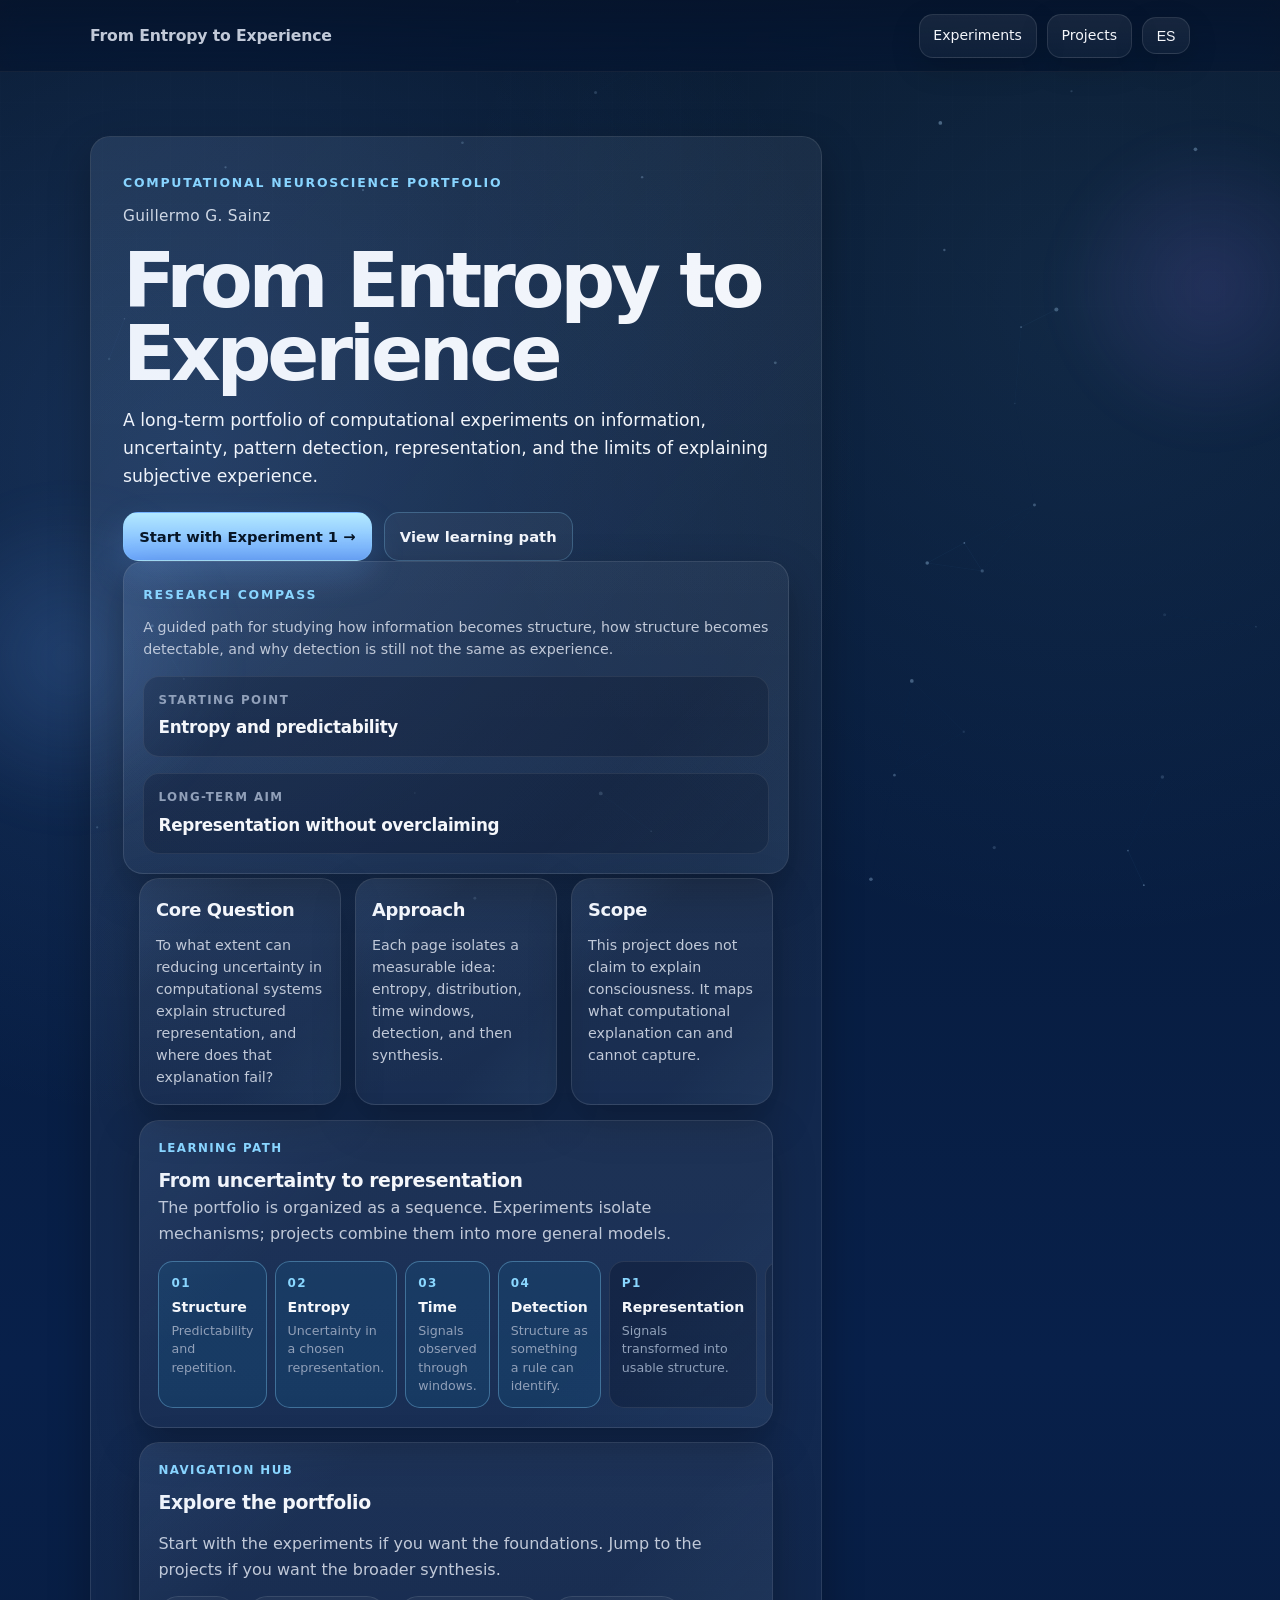
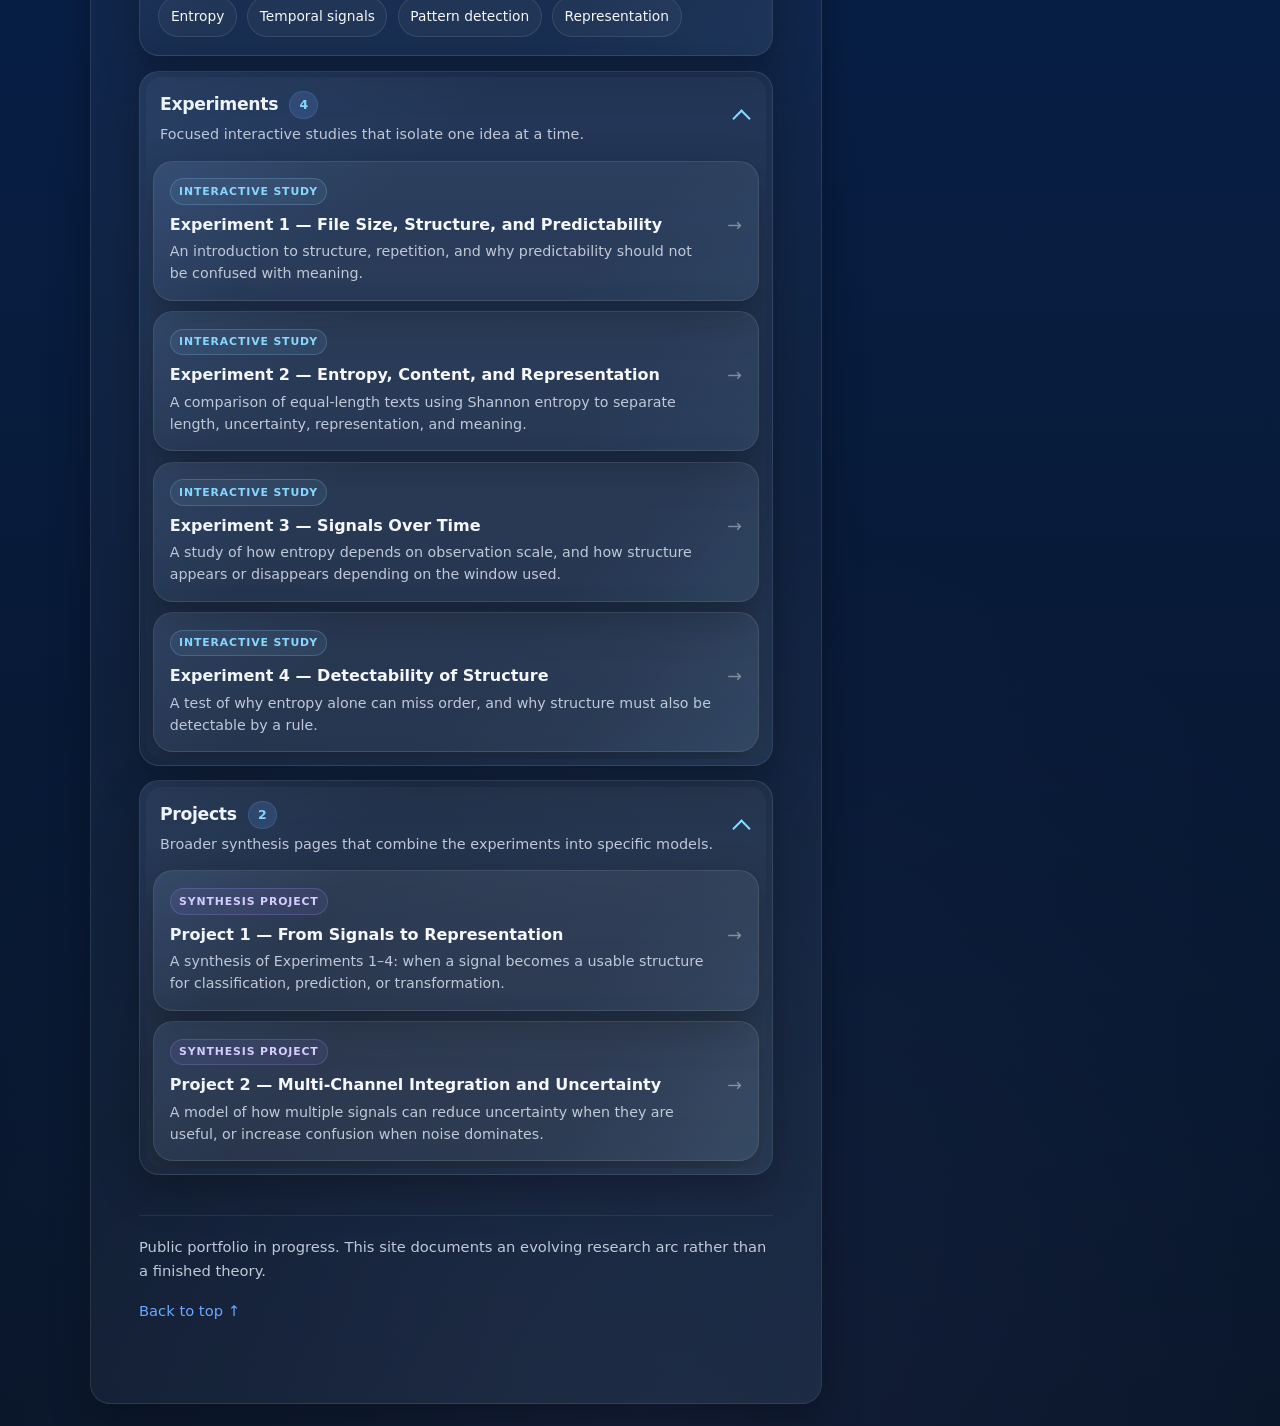
==== index.html @ 26f12943 "Update content and structure in index.html" ====
<!DOCTYPE html>
<html lang="en" class="scroll-smooth">
<head>
  <meta charset="UTF-8" />
  <meta name="viewport" content="width=device-width, initial-scale=1.0" />

  <title>From Entropy to Experience</title>

  <style>
    :root {
      --bg: #08204a;
      --bg-dark: #061426;
      --panel: rgba(255,255,255,0.052);
      --panel-strong: rgba(255,255,255,0.075);
      --text: #f5f7fb;
      --muted: #c1c9d8;
      --muted-2: #91a0b9;
      --accent: #6ca8ff;
      --accent-2: #8ad7ff;
      --accent-3: #a78bfa;
      --border: rgba(255,255,255,0.105);
      --border-strong: rgba(138,215,255,0.28);
      --shadow: 0 16px 42px rgba(0,0,0,0.28);
      --radius: 20px;
      --max: 1100px;
    }

    * { box-sizing: border-box; }

    html {
      scroll-behavior: smooth;
      scrollbar-width: thin;
      scrollbar-color: #8ad7ff #061426;
    }

    ::-webkit-scrollbar { width: 12px; }

    ::-webkit-scrollbar-track {
      background: linear-gradient(180deg, #07182f, #061426);
    }

    ::-webkit-scrollbar-thumb {
      background: linear-gradient(180deg, #8ad7ff, #6ca8ff);
      border-radius: 999px;
      border: 2px solid #061426;
    }

    ::-webkit-scrollbar-thumb:hover {
      background: linear-gradient(180deg, #b6ecff, #8ad7ff);
    }

    ::selection {
      background: rgba(138, 215, 255, 0.28);
      color: white;
    }

    body {
      margin: 0;
      font-family: Inter, ui-sans-serif, system-ui, -apple-system, BlinkMacSystemFont, "Segoe UI", sans-serif;
      background:
        radial-gradient(circle at 15% 15%, rgba(108,168,255,0.16), transparent 24%),
        radial-gradient(circle at 85% 10%, rgba(138,215,255,0.08), transparent 22%),
        radial-gradient(circle at 50% 100%, rgba(167,139,250,0.08), transparent 30%),
        linear-gradient(180deg, #07182f 0%, var(--bg) 45%, #061426 100%);
      color: var(--text);
      line-height: 1.62;
      min-height: 100vh;
      overflow-x: hidden;
    }

    body::before {
      content: "";
      position: fixed;
      inset: 0;
      background-image:
        linear-gradient(rgba(255,255,255,0.025) 1px, transparent 1px),
        linear-gradient(90deg, rgba(255,255,255,0.025) 1px, transparent 1px);
      background-size: 34px 34px;
      mask-image: linear-gradient(to bottom, rgba(0,0,0,0.42), transparent 86%);
      pointer-events: none;
      z-index: 0;
    }

    #particleCanvas {
      position: fixed;
      inset: 0;
      width: 100%;
      height: 100%;
      pointer-events: none;
      z-index: 0;
      opacity: 0.78;
    }

    .glow-1,
    .glow-2 {
      position: fixed;
      pointer-events: none;
      z-index: 0;
      filter: blur(18px);
    }

    .glow-1 {
      inset: auto auto 8% -8%;
      width: 340px;
      height: 340px;
      background: radial-gradient(circle, rgba(108,168,255,0.18), transparent 68%);
    }

    .glow-2 {
      inset: 14% -7% auto auto;
      width: 320px;
      height: 320px;
      background: radial-gradient(circle, rgba(158,123,255,0.14), transparent 68%);
    }

    a {
      color: var(--accent);
      text-decoration: none;
      transition:
        color 0.18s ease,
        border-color 0.18s ease,
        background 0.18s ease,
        transform 0.18s ease,
        box-shadow 0.18s ease;
    }

    a:hover { color: var(--accent-2); }

    .container {
      width: min(calc(100% - 2rem), var(--max));
      margin: 0 auto;
      position: relative;
      z-index: 1;
    }

    .topbar {
      position: sticky;
      top: 0;
      z-index: 30;
      backdrop-filter: blur(14px) saturate(140%);
      background: linear-gradient(180deg, rgba(6,20,44,0.9), rgba(6,20,44,0.68));
      border-bottom: 1px solid rgba(255,255,255,0.06);
    }

    .topbar-inner {
      display: flex;
      justify-content: space-between;
      align-items: center;
      padding: 0.85rem 0;
      gap: 1rem;
      flex-wrap: wrap;
    }

    .brand {
      font-size: 0.98rem;
      color: var(--muted);
      font-weight: 650;
      letter-spacing: -0.01em;
    }

    .top-actions {
      display: flex;
      gap: 0.65rem;
      align-items: center;
      flex-wrap: wrap;
    }

    .top-link,
    .lang-button {
      border: 1px solid var(--border);
      background: linear-gradient(180deg, rgba(255,255,255,0.07), rgba(255,255,255,0.04));
      color: var(--text);
      padding: 0.6rem 0.85rem;
      border-radius: 14px;
      cursor: pointer;
      font-size: 0.88rem;
      box-shadow: 0 10px 30px rgba(0,0,0,0.16);
    }

    .top-link:hover,
    .lang-button:hover {
      border-color: rgba(108,168,255,0.45);
      background: linear-gradient(180deg, rgba(255,255,255,0.10), rgba(255,255,255,0.055));
    }

    header.hero {
      padding: 4rem 0 1.4rem;
    }

    .hero-grid {
      display: grid;
      grid-template-columns: minmax(0, 1.35fr) minmax(280px, 0.65fr);
      gap: 1rem;
      align-items: stretch;
    }

    .hero-card,
    .side-card,
    .section-card,
    .mini-card,
    .hub-card,
    .group-shell,
    .timeline-card {
      background: linear-gradient(180deg, rgba(255,255,255,0.052), rgba(255,255,255,0.032));
      border: 1px solid var(--border);
      border-radius: var(--radius);
      box-shadow: var(--shadow);
      position: relative;
      overflow: hidden;
    }

    .hero-card::before,
    .side-card::before,
    .section-card::before,
    .mini-card::before,
    .hub-card::before,
    .group-shell::before,
    .timeline-card::before {
      content: "";
      position: absolute;
      inset: 0;
      background: linear-gradient(135deg, rgba(108,168,255,0.08), transparent 28%, transparent 72%, rgba(138,215,255,0.05));
      pointer-events: none;
    }

    .hero-card {
      padding: clamp(1.35rem, 3vw, 2rem);
    }

    .side-card {
      padding: 1.2rem;
      display: grid;
      align-content: space-between;
      gap: 1rem;
    }

    .eyebrow {
      display: inline-block;
      color: var(--accent-2);
      font-size: 0.78rem;
      letter-spacing: 0.14em;
      text-transform: uppercase;
      margin-bottom: 0.65rem;
      font-weight: 760;
    }

    .hero-name {
      font-size: 0.96rem;
      color: rgba(245,247,251,0.86);
      margin: 0 0 1rem;
      letter-spacing: 0.02em;
      font-weight: 520;
    }

    h1 {
      font-size: clamp(2.45rem, 6vw, 4.8rem);
      line-height: 0.95;
      margin: 0 0 1rem;
      letter-spacing: -0.055em;
    }

    .lede {
      font-size: 1.08rem;
      color: var(--text);
      max-width: 72ch;
      margin: 0;
    }

    .hero-actions {
      display: flex;
      gap: 0.75rem;
      flex-wrap: wrap;
      margin-top: 1.35rem;
    }

    .primary-button,
    .secondary-button {
      display: inline-flex;
      align-items: center;
      justify-content: center;
      gap: 0.4rem;
      border-radius: 15px;
      padding: 0.72rem 0.95rem;
      font-size: 0.92rem;
      font-weight: 700;
      border: 1px solid rgba(138,215,255,0.26);
    }

    .primary-button {
      color: #04111f;
      background: linear-gradient(180deg, #b6ecff, #6ca8ff);
      box-shadow: 0 14px 34px rgba(108,168,255,0.20);
    }

    .primary-button:hover {
      color: #04111f;
      transform: translateY(-2px);
      box-shadow: 0 18px 42px rgba(108,168,255,0.28);
    }

    .secondary-button {
      color: var(--text);
      background: rgba(255,255,255,0.045);
    }

    .secondary-button:hover {
      color: var(--accent-2);
      transform: translateY(-2px);
      background: rgba(255,255,255,0.075);
    }

    .side-stat {
      padding: 0.9rem;
      border: 1px solid rgba(255,255,255,0.08);
      background: rgba(2,6,23,0.22);
      border-radius: 16px;
    }

    .stat-label {
      margin: 0 0 0.25rem;
      color: var(--muted-2);
      font-size: 0.74rem;
      letter-spacing: 0.12em;
      text-transform: uppercase;
      font-weight: 750;
    }

    .stat-value {
      margin: 0;
      color: var(--text);
      font-size: 1.05rem;
      font-weight: 750;
      letter-spacing: -0.02em;
    }

    main {
      padding: 0.25rem 0 2.5rem;
    }

    .stack {
      display: grid;
      gap: 0.9rem;
    }

    .info-grid {
      display: grid;
      grid-template-columns: repeat(3, 1fr);
      gap: 0.9rem;
    }

    .mini-card {
      padding: 1rem;
    }

    .hub-card {
      padding: 1.15rem;
    }

    .hub-top {
      display: flex;
      justify-content: space-between;
      align-items: flex-start;
      gap: 1rem;
      flex-wrap: wrap;
      margin-bottom: 0.85rem;
    }

    .hub-kicker,
    .card-kicker {
      font-size: 0.74rem;
      letter-spacing: 0.12em;
      text-transform: uppercase;
      color: var(--accent-2);
      margin-bottom: 0.4rem;
      font-weight: 760;
    }

    .hub-title {
      margin: 0;
      font-size: 1.18rem;
      letter-spacing: -0.02em;
    }

    .hub-note {
      color: var(--muted);
      max-width: 72ch;
      margin: 0;
    }

    .hub-chips {
      display: flex;
      gap: 0.65rem;
      flex-wrap: wrap;
      margin-top: 0.8rem;
    }

    .chip {
      border: 1px solid rgba(255,255,255,0.1);
      background: rgba(255,255,255,0.04);
      color: var(--text);
      padding: 0.52rem 0.72rem;
      border-radius: 999px;
      font-size: 0.86rem;
    }

    .timeline-card {
      padding: 1.15rem;
    }

    .timeline {
      display: grid;
      grid-template-columns: repeat(6, 1fr);
      gap: 0.5rem;
      margin-top: 0.85rem;
    }

    .timeline-step {
      border: 1px solid rgba(255,255,255,0.09);
      background: rgba(2,6,23,0.24);
      border-radius: 15px;
      padding: 0.75rem;
      min-height: 116px;
    }

    .timeline-step.active {
      border-color: rgba(138,215,255,0.35);
      background: rgba(14,165,233,0.09);
    }

    .timeline-num {
      color: var(--accent-2);
      font-size: 0.75rem;
      font-weight: 800;
      letter-spacing: 0.12em;
      text-transform: uppercase;
      margin-bottom: 0.35rem;
    }

    .timeline-title {
      color: var(--text);
      font-size: 0.88rem;
      font-weight: 760;
      line-height: 1.25;
      margin: 0 0 0.35rem;
    }

    .timeline-text {
      color: var(--muted-2);
      font-size: 0.79rem;
      line-height: 1.45;
      margin: 0;
    }

    .group-shell {
      padding: 0.35rem;
    }

    details.group {
      border-radius: 16px;
      overflow: hidden;
      background: rgba(255,255,255,0.02);
    }

    details.group[open] {
      background: rgba(255,255,255,0.03);
    }

    summary.group-summary {
      list-style: none;
      cursor: pointer;
      display: flex;
      justify-content: space-between;
      align-items: center;
      gap: 1rem;
      padding: 0.88rem 0.9rem;
      border-radius: 16px;
      transition: background 0.18s ease, border-color 0.18s ease;
    }

    summary.group-summary::-webkit-details-marker {
      display: none;
    }

    summary.group-summary:hover {
      background: rgba(255,255,255,0.04);
    }

    .group-meta {
      display: flex;
      align-items: center;
      gap: 0.7rem;
      flex-wrap: wrap;
    }

    .group-title {
      margin: 0;
      font-size: 1.08rem;
      letter-spacing: -0.02em;
      color: var(--text);
    }

    .count-badge {
      display: inline-flex;
      align-items: center;
      justify-content: center;
      min-width: 1.8rem;
      padding: 0.18rem 0.48rem;
      border-radius: 999px;
      background: rgba(108,168,255,0.16);
      color: var(--accent-2);
      font-size: 0.78rem;
      font-weight: 760;
      border: 1px solid rgba(108,168,255,0.18);
    }

    .group-desc {
      margin: 0.25rem 0 0;
      color: var(--muted);
      font-size: 0.9rem;
    }

    .chevron {
      width: 13px;
      height: 13px;
      border-right: 2px solid var(--muted);
      border-bottom: 2px solid var(--muted);
      transform: rotate(45deg);
      transition: transform 0.2s ease, border-color 0.2s ease;
      margin-right: 0.25rem;
      flex: 0 0 auto;
    }

    details[open] .chevron {
      transform: rotate(225deg);
      border-color: var(--accent-2);
    }

    .group-content {
      padding: 0 0.45rem 0.45rem;
      display: grid;
      gap: 0.65rem;
    }

    .section-card {
      padding: 0.95rem 1rem;
      display: block;
      text-decoration: none;
      color: inherit;
    }

    .section-card:hover {
      border-color: rgba(108,168,255,0.42);
      transform: translateY(-2px);
      background: linear-gradient(180deg, rgba(255,255,255,0.08), rgba(255,255,255,0.045));
      box-shadow: 0 18px 42px rgba(0,0,0,0.24);
    }

    .section-card.disabled {
      cursor: default;
      opacity: 0.72;
    }

    .section-card.disabled:hover {
      transform: none;
      border-color: var(--border);
      background: linear-gradient(180deg, rgba(255,255,255,0.052), rgba(255,255,255,0.032));
      box-shadow: var(--shadow);
      color: inherit;
    }

    .item-badge {
      display: inline-flex;
      margin-bottom: 0.55rem;
      padding: 0.22rem 0.52rem;
      border-radius: 999px;
      border: 1px solid rgba(138, 215, 255, 0.22);
      color: var(--accent-2);
      background: rgba(138, 215, 255, 0.08);
      font-size: 0.68rem;
      letter-spacing: 0.08em;
      text-transform: uppercase;
      font-weight: 760;
    }

    .item-badge.planned {
      border-color: rgba(167,139,250,0.24);
      color: #d8ccff;
      background: rgba(167,139,250,0.09);
    }

    .card-row {
      display: grid;
      grid-template-columns: 1fr auto;
      gap: 1rem;
      align-items: start;
    }

    .card-arrow {
      color: rgba(245,247,251,0.42);
      font-size: 1.1rem;
      line-height: 1;
      margin-top: 0.2rem;
    }

    h2 {
      margin: 0 0 0.6rem;
      font-size: 1.12rem;
      letter-spacing: -0.02em;
    }

    h3 {
      margin: 0 0 0.32rem;
      font-size: 1rem;
      line-height: 1.35;
      color: var(--text);
    }

    p {
      color: var(--muted);
      margin-top: 0;
    }

    .small {
      font-size: 0.89rem;
      line-height: 1.55;
      margin-bottom: 0;
    }

    footer {
      padding: 0 0 3rem;
      color: var(--muted);
      font-size: 0.92rem;
    }

    .footer-inner {
      display: flex;
      justify-content: space-between;
      align-items: center;
      gap: 1rem;
      flex-wrap: wrap;
      border-top: 1px solid rgba(255,255,255,0.08);
      padding-top: 1.2rem;
    }

    @media (max-width: 980px) {
      .hero-grid {
        grid-template-columns: 1fr;
      }

      .timeline {
        grid-template-columns: repeat(3, 1fr);
      }
    }

    @media (max-width: 860px) {
      .info-grid {
        grid-template-columns: 1fr;
      }
    }

    @media (max-width: 700px) {
      header.hero {
        padding-top: 3.2rem;
      }

      .hero-card,
      .side-card,
      .section-card,
      .mini-card,
      .hub-card,
      .group-shell,
      .timeline-card {
        border-radius: 18px;
      }

      .hero-card {
        padding: 1.25rem;
      }

      h1 {
        letter-spacing: -0.045em;
      }

      summary.group-summary {
        align-items: flex-start;
      }

      .section-card {
        padding: 0.9rem;
      }

      .timeline {
        grid-template-columns: 1fr;
      }

      .top-actions {
        width: 100%;
      }

      .top-link,
      .lang-button {
        flex: 1;
        text-align: center;
      }
    }

    @media (prefers-reduced-motion: reduce) {
      html {
        scroll-behavior: auto;
      }

      * {
        animation: none !important;
        transition: none !important;
      }

      #particleCanvas {
        opacity: 0.28;
      }
    }
  </style>
</head>

<body>
  <canvas id="particleCanvas" aria-hidden="true"></canvas>
  <div class="glow-1" aria-hidden="true"></div>
  <div class="glow-2" aria-hidden="true"></div>

  <div class="topbar">
    <div class="container topbar-inner">
      <div class="brand" data-en="From Entropy to Experience" data-es="De la Entropía a la Experiencia">From Entropy to Experience</div>

      <div class="top-actions">
        <a class="top-link" href="#experiments" data-en="Experiments" data-es="Experimentos">Experiments</a>
        <a class="top-link" href="#projects" data-en="Projects" data-es="Proyectos">Projects</a>
        <button id="langToggle" class="lang-button">ES</button>
      </div>
    </div>
  </div>

  <header class="hero">
    <div class="container hero-grid">
      <div class="hero-card">
        <div class="eyebrow" data-en="Computational Neuroscience Portfolio" data-es="Portafolio de Neurociencia Computacional">Computational Neuroscience Portfolio</div>
        <p class="hero-name" data-en="Guillermo G. Sainz" data-es="Guillermo G. Sainz">Guillermo G. Sainz</p>

        <h1 data-en="From Entropy to Experience" data-es="De la Entropía a la Experiencia">From Entropy to Experience</h1>

        <p class="lede"
           data-en="A long-term portfolio of computational experiments on information, uncertainty, pattern detection, representation, and the limits of explaining subjective experience."
           data-es="Un portafolio a largo plazo de experimentos computacionales sobre información, incertidumbre, detección de patrones, representación y los límites de explicar la experiencia subjetiva.">
          A long-term portfolio of computational experiments on information, uncertainty, pattern detection, representation, and the limits of explaining subjective experience.
        </p>

        <div class="hero-actions">
          <a href="experiment-1.html" class="primary-button" data-en="Start with Experiment 1 →" data-es="Empezar con Experimento 1 →">Start with Experiment 1 →</a>
          <a href="#experiments" class="secondary-button" data-en="View learning path" data-es="Ver ruta de aprendizaje">View learning path</a>
        </div>

      <aside class="side-card">
        <div>
          <div class="eyebrow" data-en="Research compass" data-es="Brújula de investigación">Research compass</div>
          <p class="small"
             data-en="A guided path for studying how information becomes structure, how structure becomes detectable, and why detection is still not the same as experience."
             data-es="Una ruta guiada para estudiar cómo la información se vuelve estructura, cómo la estructura se vuelve detectable y por qué la detección todavía no es lo mismo que la experiencia.">
            A guided path for studying how information becomes structure, how structure becomes detectable, and why detection is still not the same as experience.
          </p>
        </div>

        <div class="side-stat">
          <p class="stat-label" data-en="Starting point" data-es="Punto de partida">Starting point</p>
          <p class="stat-value" data-en="Entropy and predictability" data-es="Entropía y predictibilidad">Entropy and predictability</p>
        </div>

        <div class="side-stat">
          <p class="stat-label" data-en="Long-term aim" data-es="Objetivo a largo plazo">Long-term aim</p>
          <p class="stat-value" data-en="Representation without overclaiming" data-es="Representación sin exagerar">Representation without overclaiming</p>
        </div>
      </aside>

  <main>
    <div class="container stack">
      <section class="info-grid">
        <div class="mini-card">
          <h2 data-en="Core Question" data-es="Pregunta central">Core Question</h2>
          <p class="small"
             data-en="To what extent can reducing uncertainty in computational systems explain structured representation, and where does that explanation fail?"
             data-es="¿Hasta qué punto reducir la incertidumbre en sistemas computacionales puede explicar la representación estructurada, y dónde falla esa explicación?">
            To what extent can reducing uncertainty in computational systems explain structured representation, and where does that explanation fail?
          </p>
        </div>

        <div class="mini-card">
          <h2 data-en="Approach" data-es="Enfoque">Approach</h2>
          <p class="small"
             data-en="Each page isolates a measurable idea: entropy, distribution, time windows, detection, and then synthesis."
             data-es="Cada página aísla una idea medible: entropía, distribución, ventanas temporales, detección y luego síntesis.">
            Each page isolates a measurable idea: entropy, distribution, time windows, detection, and then synthesis.
          </p>
        </div>

        <div class="mini-card">
          <h2 data-en="Scope" data-es="Alcance">Scope</h2>
          <p class="small"
             data-en="This project does not claim to explain consciousness. It maps what computational explanation can and cannot capture."
             data-es="Este proyecto no pretende explicar la consciencia. Mapea lo que la explicación computacional puede y no puede capturar.">
            This project does not claim to explain consciousness. It maps what computational explanation can and cannot capture.
          </p>
        </div>
      </section>

      <section class="timeline-card">
        <div class="hub-kicker" data-en="Learning path" data-es="Ruta de aprendizaje">Learning path</div>
        <h2 class="hub-title" data-en="From uncertainty to representation" data-es="De incertidumbre a representación">From uncertainty to representation</h2>
        <p class="hub-note"
           data-en="The portfolio is organized as a sequence. Experiments isolate mechanisms; projects combine them into more general models."
           data-es="El portafolio está organizado como una secuencia. Los experimentos aíslan mecanismos; los proyectos los combinan en modelos más generales.">
          The portfolio is organized as a sequence. Experiments isolate mechanisms; projects combine them into more general models.
        </p>

        <div class="timeline">
          <div class="timeline-step active">
            <div class="timeline-num">01</div>
            <p class="timeline-title" data-en="Structure" data-es="Estructura">Structure</p>
            <p class="timeline-text" data-en="Predictability and repetition." data-es="Predictibilidad y repetición.">Predictability and repetition.</p>
          </div>

          <div class="timeline-step active">
            <div class="timeline-num">02</div>
            <p class="timeline-title" data-en="Entropy" data-es="Entropía">Entropy</p>
            <p class="timeline-text" data-en="Uncertainty in a chosen representation." data-es="Incertidumbre en una representación elegida.">Uncertainty in a chosen representation.</p>
          </div>

          <div class="timeline-step active">
            <div class="timeline-num">03</div>
            <p class="timeline-title" data-en="Time" data-es="Tiempo">Time</p>
            <p class="timeline-text" data-en="Signals observed through windows." data-es="Señales observadas por ventanas.">Signals observed through windows.</p>
          </div>

          <div class="timeline-step active">
            <div class="timeline-num">04</div>
            <p class="timeline-title" data-en="Detection" data-es="Detección">Detection</p>
            <p class="timeline-text" data-en="Structure as something a rule can identify." data-es="Estructura como algo que una regla puede identificar.">Structure as something a rule can identify.</p>
          </div>

          <div class="timeline-step">
            <div class="timeline-num">P1</div>
            <p class="timeline-title" data-en="Representation" data-es="Representación">Representation</p>
            <p class="timeline-text" data-en="Signals transformed into usable structure." data-es="Señales transformadas en estructura utilizable.">Signals transformed into usable structure.</p>
          </div>

          <div class="timeline-step">
            <div class="timeline-num">P2</div>
            <p class="timeline-title" data-en="Integration" data-es="Integración">Integration</p>
            <p class="timeline-text" data-en="Multiple channels shaping uncertainty." data-es="Múltiples canales moldeando incertidumbre.">Multiple channels shaping uncertainty.</p>
          </div>
        </div>
      </section>

      <section class="hub-card">
        <div class="hub-top">
          <div>
            <div class="hub-kicker" data-en="Navigation Hub" data-es="Centro de navegación">Navigation Hub</div>
            <h2 class="hub-title" data-en="Explore the portfolio" data-es="Explora el portafolio">Explore the portfolio</h2>
          </div>
        </div>

        <p class="hub-note"
           data-en="Start with the experiments if you want the foundations. Jump to the projects if you want the broader synthesis."
           data-es="Empieza con los experimentos si quieres las bases. Ve a los proyectos si quieres la síntesis más amplia.">
          Start with the experiments if you want the foundations. Jump to the projects if you want the broader synthesis.
        </p>

        <div class="hub-chips">
          <div class="chip" data-en="Entropy" data-es="Entropía">Entropy</div>
          <div class="chip" data-en="Temporal signals" data-es="Señales temporales">Temporal signals</div>
          <div class="chip" data-en="Pattern detection" data-es="Detección de patrones">Pattern detection</div>
          <div class="chip" data-en="Representation" data-es="Representación">Representation</div>
        </div>
      </section>

      <section id="experiments" class="group-shell">
        <details class="group" open>
          <summary class="group-summary">
            <div>
              <div class="group-meta">
                <h2 class="group-title" data-en="Experiments" data-es="Experimentos">Experiments</h2>
                <span class="count-badge">4</span>
              </div>
              <p class="group-desc"
                 data-en="Focused interactive studies that isolate one idea at a time."
                 data-es="Estudios interactivos enfocados que aíslan una idea a la vez.">
                Focused interactive studies that isolate one idea at a time.
              </p>
            </div>
            <span class="chevron" aria-hidden="true"></span>
          </summary>

          <div class="group-content">
            <a href="experiment-1.html" class="section-card">
              <span class="item-badge" data-en="Interactive study" data-es="Estudio interactivo">Interactive study</span>
              <div class="card-row">
                <div>
                  <h3 data-en="Experiment 1 — File Size, Structure, and Predictability" data-es="Experimento 1 — Tamaño de Archivo, Estructura y Predictibilidad">Experiment 1 — File Size, Structure, and Predictability</h3>
                  <p class="small"
                     data-en="An introduction to structure, repetition, and why predictability should not be confused with meaning."
                     data-es="Una introducción a estructura, repetición y por qué la predictibilidad no debe confundirse con significado.">
                    An introduction to structure, repetition, and why predictability should not be confused with meaning.
                  </p>
                </div>
                <span class="card-arrow">→</span>
              </div>
            </a>

            <a href="experiment-2.html" class="section-card">
              <span class="item-badge" data-en="Interactive study" data-es="Estudio interactivo">Interactive study</span>
              <div class="card-row">
                <div>
                  <h3 data-en="Experiment 2 — Entropy, Content, and Representation" data-es="Experimento 2 — Entropía, Contenido y Representación">Experiment 2 — Entropy, Content, and Representation</h3>
                  <p class="small"
                     data-en="A comparison of equal-length texts using Shannon entropy to separate length, uncertainty, representation, and meaning."
                     data-es="Una comparación de textos con la misma longitud usando entropía de Shannon para separar longitud, incertidumbre, representación y significado.">
                    A comparison of equal-length texts using Shannon entropy to separate length, uncertainty, representation, and meaning.
                  </p>
                </div>
                <span class="card-arrow">→</span>
              </div>
            </a>

            <a href="experiment-3.html" class="section-card">
              <span class="item-badge" data-en="Interactive study" data-es="Estudio interactivo">Interactive study</span>
              <div class="card-row">
                <div>
                  <h3 data-en="Experiment 3 — Signals Over Time" data-es="Experimento 3 — Señales a Través del Tiempo">Experiment 3 — Signals Over Time</h3>
                  <p class="small"
                     data-en="A study of how entropy depends on observation scale, and how structure appears or disappears depending on the window used."
                     data-es="Un estudio de cómo la entropía depende de la escala de observación, y de cómo la estructura aparece o desaparece según la ventana usada.">
                    A study of how entropy depends on observation scale, and how structure appears or disappears depending on the window used.
                  </p>
                </div>
                <span class="card-arrow">→</span>
              </div>
            </a>

            <a href="experiment-4.html" class="section-card">
              <span class="item-badge" data-en="Interactive study" data-es="Estudio interactivo">Interactive study</span>
              <div class="card-row">
                <div>
                  <h3 data-en="Experiment 4 — Detectability of Structure" data-es="Experimento 4 — Detectabilidad de la Estructura">Experiment 4 — Detectability of Structure</h3>
                  <p class="small"
                     data-en="A test of why entropy alone can miss order, and why structure must also be detectable by a rule."
                     data-es="Una prueba de por qué la entropía por sí sola puede perder el orden, y por qué la estructura también debe ser detectable por una regla.">
                    A test of why entropy alone can miss order, and why structure must also be detectable by a rule.
                  </p>
                </div>
                <span class="card-arrow">→</span>
              </div>
            </a>
          </div>
        </details>
      </section>

      <section id="projects" class="group-shell">
        <details class="group" open>
          <summary class="group-summary">
            <div>
              <div class="group-meta">
                <h2 class="group-title" data-en="Projects" data-es="Proyectos">Projects</h2>
                <span class="count-badge">2</span>
              </div>
              <p class="group-desc"
                 data-en="Broader synthesis pages that combine the experiments into specific models."
                 data-es="Páginas de síntesis más amplias que combinan los experimentos en modelos específicos.">
                Broader synthesis pages that combine the experiments into specific models.
              </p>
            </div>
            <span class="chevron" aria-hidden="true"></span>
          </summary>

          <div class="group-content">
            <a href="project-1.html" class="section-card">
              <span class="item-badge planned" data-en="Synthesis project" data-es="Proyecto de síntesis">Synthesis project</span>
              <div class="card-row">
                <div>
                  <h3 data-en="Project 1 — From Signals to Representation" data-es="Proyecto 1 — De Señales a Representación">Project 1 — From Signals to Representation</h3>
                  <p class="small"
                     data-en="A synthesis of Experiments 1–4: when a signal becomes a usable structure for classification, prediction, or transformation."
                     data-es="Una síntesis de los Experimentos 1–4: cuándo una señal se convierte en una estructura utilizable para clasificar, predecir o transformar.">
                    A synthesis of Experiments 1–4: when a signal becomes a usable structure for classification, prediction, or transformation.
                  </p>
                </div>
                <span class="card-arrow">→</span>
              </div>
            </a>

            <a href="project-2.html" class="section-card">
              <span class="item-badge planned" data-en="Synthesis project" data-es="Proyecto de síntesis">Synthesis project</span>
              <div class="card-row">
                <div>
                  <h3 data-en="Project 2 — Multi-Channel Integration and Uncertainty" data-es="Proyecto 2 — Integración Multicanal e Incertidumbre">Project 2 — Multi-Channel Integration and Uncertainty</h3>
                  <p class="small"
                     data-en="A model of how multiple signals can reduce uncertainty when they are useful, or increase confusion when noise dominates."
                     data-es="Un modelo de cómo múltiples señales pueden reducir la incertidumbre cuando son útiles, o aumentar la confusión cuando domina el ruido.">
                    A model of how multiple signals can reduce uncertainty when they are useful, or increase confusion when noise dominates.
                  </p>
                </div>
                <span class="card-arrow">→</span>
              </div>
            </a>
          </div>
        </details>
      </section>
    </div>
  </main>

  <footer>
    <div class="container footer-inner">
      <div data-en="Public portfolio in progress. This site documents an evolving research arc rather than a finished theory."
           data-es="Portafolio público en progreso. Este sitio documenta un arco de investigación en evolución, no una teoría terminada.">
        Public portfolio in progress. This site documents an evolving research arc rather than a finished theory.
      </div>

      <a href="#top" data-en="Back to top ↑" data-es="Volver arriba ↑">Back to top ↑</a>
    </div>
  </footer>

  <script>
    const langToggle = document.getElementById("langToggle");
    let currentLang = localStorage.getItem("siteLang") || "en";

    function applyLanguage(lang) {
      document.documentElement.lang = lang;

      document.querySelectorAll("[data-en][data-es]").forEach(el => {
        el.textContent = el.dataset[lang];
      });

      document.title = lang === "en"
        ? "From Entropy to Experience"
        : "De la Entropía a la Experiencia";

      langToggle.textContent = lang === "en" ? "ES" : "EN";
      localStorage.setItem("siteLang", lang);
      currentLang = lang;
    }

    langToggle.addEventListener("click", () => {
      applyLanguage(currentLang === "en" ? "es" : "en");
    });

    applyLanguage(currentLang);

    const canvas = document.getElementById("particleCanvas");
    const ctx = canvas.getContext("2d");
    const reducedMotion = window.matchMedia("(prefers-reduced-motion: reduce)").matches;

    let particles = [];
    let animationId;
    let particleCount = Math.min(window.innerWidth < 700 ? 24 : 46, 48);

    function resizeCanvas() {
      const dpr = Math.min(window.devicePixelRatio || 1, 2);

      canvas.width = Math.floor(window.innerWidth * dpr);
      canvas.height = Math.floor(window.innerHeight * dpr);
      canvas.style.width = window.innerWidth + "px";
      canvas.style.height = window.innerHeight + "px";

      ctx.setTransform(dpr, 0, 0, dpr, 0, 0);
    }

    function randomBetween(min, max) {
      return Math.random() * (max - min) + min;
    }

    function createParticles() {
      particles = Array.from({ length: particleCount }, () => ({
        x: randomBetween(0, window.innerWidth),
        y: randomBetween(0, window.innerHeight),
        r: randomBetween(0.7, 2.05),
        vx: randomBetween(-0.32, 0.32),
        vy: randomBetween(-0.22, 0.22),
        a: randomBetween(0.12, 0.48)
      }));
    }

    function drawParticles() {
      ctx.clearRect(0, 0, window.innerWidth, window.innerHeight);

      for (let i = 0; i < particles.length; i++) {
        const p = particles[i];

        p.x += p.vx;
        p.y += p.vy;

        if (p.x < -20) p.x = window.innerWidth + 20;
        if (p.x > window.innerWidth + 20) p.x = -20;
        if (p.y < -20) p.y = window.innerHeight + 20;
        if (p.y > window.innerHeight + 20) p.y = -20;

        ctx.beginPath();
        ctx.arc(p.x, p.y, p.r, 0, Math.PI * 2);
        ctx.fillStyle = `rgba(180,220,255,${p.a})`;
        ctx.fill();
      }

      for (let i = 0; i < particles.length; i++) {
        for (let j = i + 1; j < particles.length; j++) {
          const p1 = particles[i];
          const p2 = particles[j];
          const dx = p1.x - p2.x;
          const dy = p1.y - p2.y;
          const dist = Math.sqrt(dx * dx + dy * dy);

          if (dist < 125) {
            ctx.beginPath();
            ctx.moveTo(p1.x, p1.y);
            ctx.lineTo(p2.x, p2.y);
            ctx.strokeStyle = `rgba(120,190,255,${0.078 * (1 - dist / 125)})`;
            ctx.lineWidth = 1;
            ctx.stroke();
          }
        }
      }

      animationId = requestAnimationFrame(drawParticles);
    }

    function drawStaticParticles() {
      ctx.clearRect(0, 0, window.innerWidth, window.innerHeight);

      for (const p of particles) {
        ctx.beginPath();
        ctx.arc(p.x, p.y, p.r, 0, Math.PI * 2);
        ctx.fillStyle = `rgba(180,220,255,${Math.min(p.a, 0.22)})`;
        ctx.fill();
      }
    }

    function setupParticles() {
      particleCount = Math.min(window.innerWidth < 700 ? 24 : 46, 48);

      resizeCanvas();
      createParticles();

      if (animationId) cancelAnimationFrame(animationId);

      if (reducedMotion) drawStaticParticles();
      else drawParticles();
    }

    window.addEventListener("resize", setupParticles);
    setupParticles();
  </script>
</body>
</html>
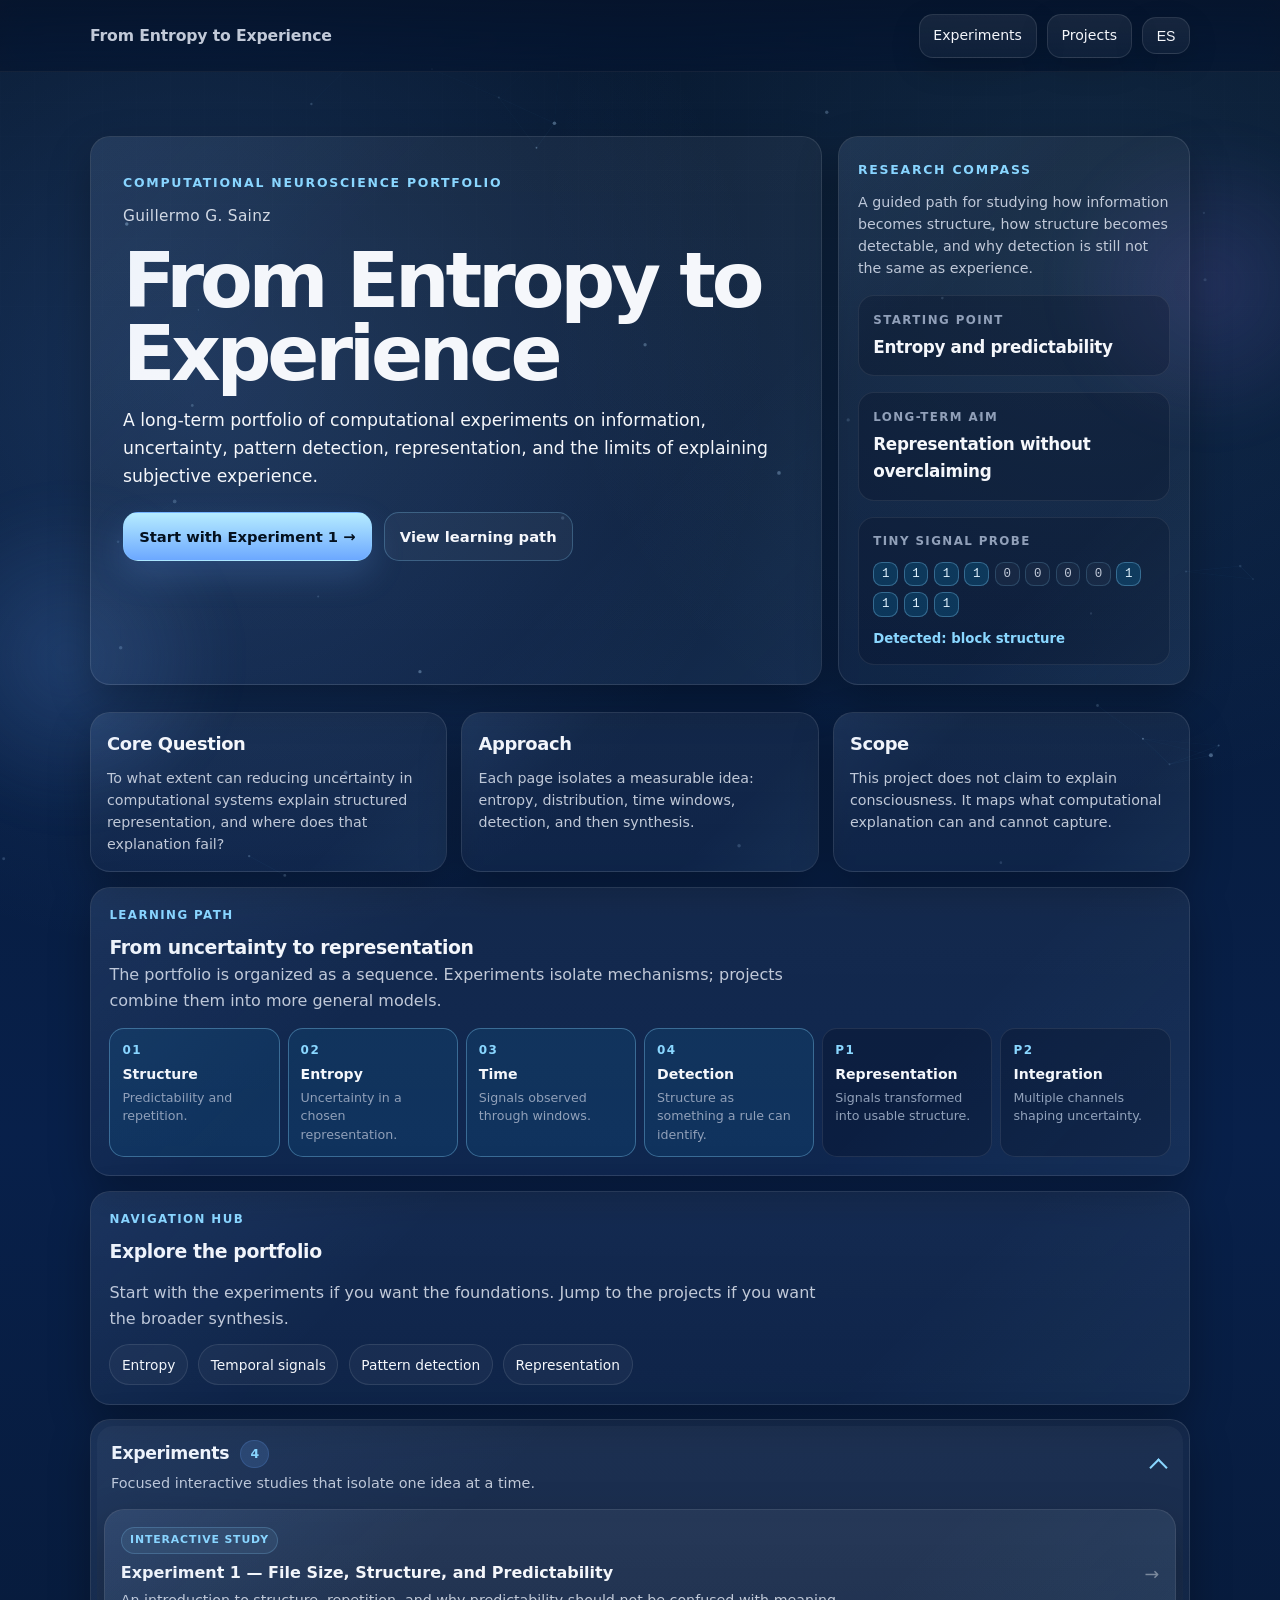
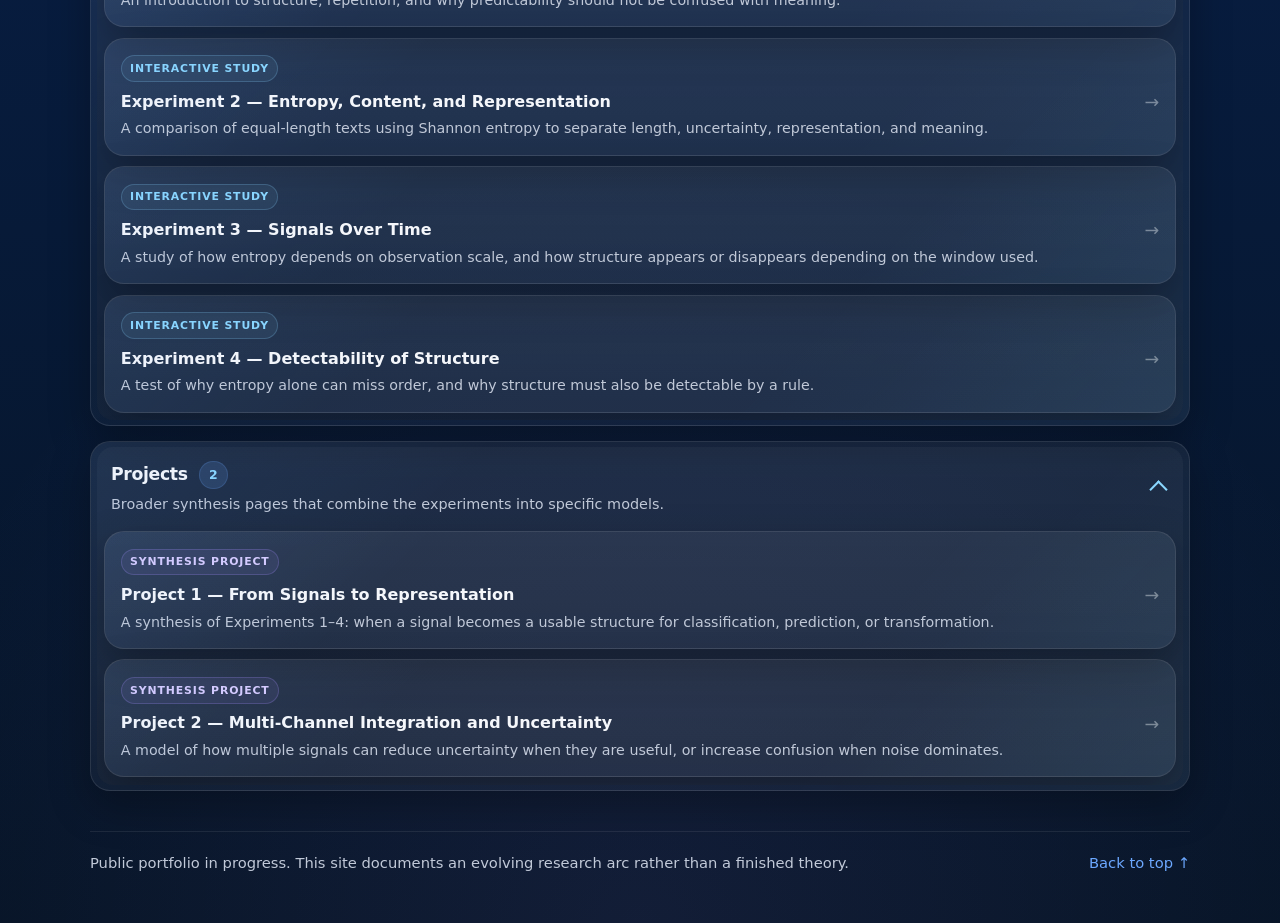
==== commit 1ce9c2a5: "Enhance probe UI and modify HTML structure Added new styles for probe elements and updated HTML stru" ====
--- a/index.html
+++ b/index.html
@@ -1,5 +1,5 @@
 <!DOCTYPE html>
-<html lang="en" class="scroll-smooth">
+<html lang="en" id="top" class="scroll-smooth">
 <head>
   <meta charset="UTF-8" />
   <meta name="viewport" content="width=device-width, initial-scale=1.0" />
@@ -309,7 +309,8 @@
       background: rgba(255,255,255,0.075);
     }
 
-    .side-stat {
+    .side-stat,
+    .signal-probe {
       padding: 0.9rem;
       border: 1px solid rgba(255,255,255,0.08);
       background: rgba(2,6,23,0.22);
@@ -331,6 +332,40 @@
       font-size: 1.05rem;
       font-weight: 750;
       letter-spacing: -0.02em;
+    }
+
+    .probe-line {
+      display: flex;
+      gap: 0.35rem;
+      flex-wrap: wrap;
+      margin-top: 0.65rem;
+    }
+
+    .probe-bit {
+      width: 1.55rem;
+      height: 1.55rem;
+      display: inline-flex;
+      align-items: center;
+      justify-content: center;
+      border-radius: 0.55rem;
+      font-family: ui-monospace, SFMono-Regular, Menlo, Monaco, Consolas, "Liberation Mono", monospace;
+      font-size: 0.78rem;
+      border: 1px solid rgba(138,215,255,0.18);
+      background: rgba(255,255,255,0.035);
+      color: var(--muted);
+    }
+
+    .probe-bit.one {
+      color: #e0f2fe;
+      background: rgba(14,165,233,0.18);
+      border-color: rgba(138,215,255,0.32);
+    }
+
+    .probe-status {
+      margin-top: 0.7rem;
+      color: var(--accent-2);
+      font-size: 0.83rem;
+      font-weight: 720;
     }
 
     main {
@@ -555,19 +590,6 @@
       box-shadow: 0 18px 42px rgba(0,0,0,0.24);
     }
 
-    .section-card.disabled {
-      cursor: default;
-      opacity: 0.72;
-    }
-
-    .section-card.disabled:hover {
-      transform: none;
-      border-color: var(--border);
-      background: linear-gradient(180deg, rgba(255,255,255,0.052), rgba(255,255,255,0.032));
-      box-shadow: var(--shadow);
-      color: inherit;
-    }
-
     .item-badge {
       display: inline-flex;
       margin-bottom: 0.55rem;
@@ -756,6 +778,7 @@
           <a href="experiment-1.html" class="primary-button" data-en="Start with Experiment 1 →" data-es="Empezar con Experimento 1 →">Start with Experiment 1 →</a>
           <a href="#experiments" class="secondary-button" data-en="View learning path" data-es="Ver ruta de aprendizaje">View learning path</a>
         </div>
+      </div>
 
       <aside class="side-card">
         <div>
@@ -776,7 +799,15 @@
           <p class="stat-label" data-en="Long-term aim" data-es="Objetivo a largo plazo">Long-term aim</p>
           <p class="stat-value" data-en="Representation without overclaiming" data-es="Representación sin exagerar">Representation without overclaiming</p>
         </div>
+
+        <div class="signal-probe">
+          <p class="stat-label" data-en="Tiny signal probe" data-es="Mini sonda de señal">Tiny signal probe</p>
+          <div id="probeLine" class="probe-line" aria-hidden="true"></div>
+          <div id="probeStatus" class="probe-status">Pattern drifting...</div>
+        </div>
       </aside>
+    </div>
+  </header>
 
   <main>
     <div class="container stack">
@@ -1042,13 +1073,13 @@
       langToggle.textContent = lang === "en" ? "ES" : "EN";
       localStorage.setItem("siteLang", lang);
       currentLang = lang;
+
+      updateProbe();
     }
 
     langToggle.addEventListener("click", () => {
       applyLanguage(currentLang === "en" ? "es" : "en");
     });
-
-    applyLanguage(currentLang);
 
     const canvas = document.getElementById("particleCanvas");
     const ctx = canvas.getContext("2d");
@@ -1149,8 +1180,50 @@
       else drawParticles();
     }
 
+    const probeLine = document.getElementById("probeLine");
+    const probeStatus = document.getElementById("probeStatus");
+
+    function updateProbe() {
+      if (!probeLine || !probeStatus) return;
+
+      const modes = [
+        {
+          bits: "010101010101",
+          en: "Detected: alternating structure",
+          es: "Detectado: estructura alternante"
+        },
+        {
+          bits: "111100001111",
+          en: "Detected: block structure",
+          es: "Detectado: estructura por bloques"
+        },
+        {
+          bits: "011010011001",
+          en: "Uncertain: noisy pattern",
+          es: "Incierto: patrón con ruido"
+        },
+        {
+          bits: "101101001011",
+          en: "Probe active: structure unclear",
+          es: "Sonda activa: estructura poco clara"
+        }
+      ];
+
+      const item = modes[Math.floor(Math.random() * modes.length)];
+
+      probeLine.innerHTML = item.bits.split("").map(bit => {
+        return `<span class="probe-bit ${bit === "1" ? "one" : ""}">${bit}</span>`;
+      }).join("");
+
+      probeStatus.textContent = item[currentLang];
+    }
+
     window.addEventListener("resize", setupParticles);
+
+    applyLanguage(currentLang);
     setupParticles();
+    updateProbe();
+    setInterval(updateProbe, 2600);
   </script>
 </body>
 </html>
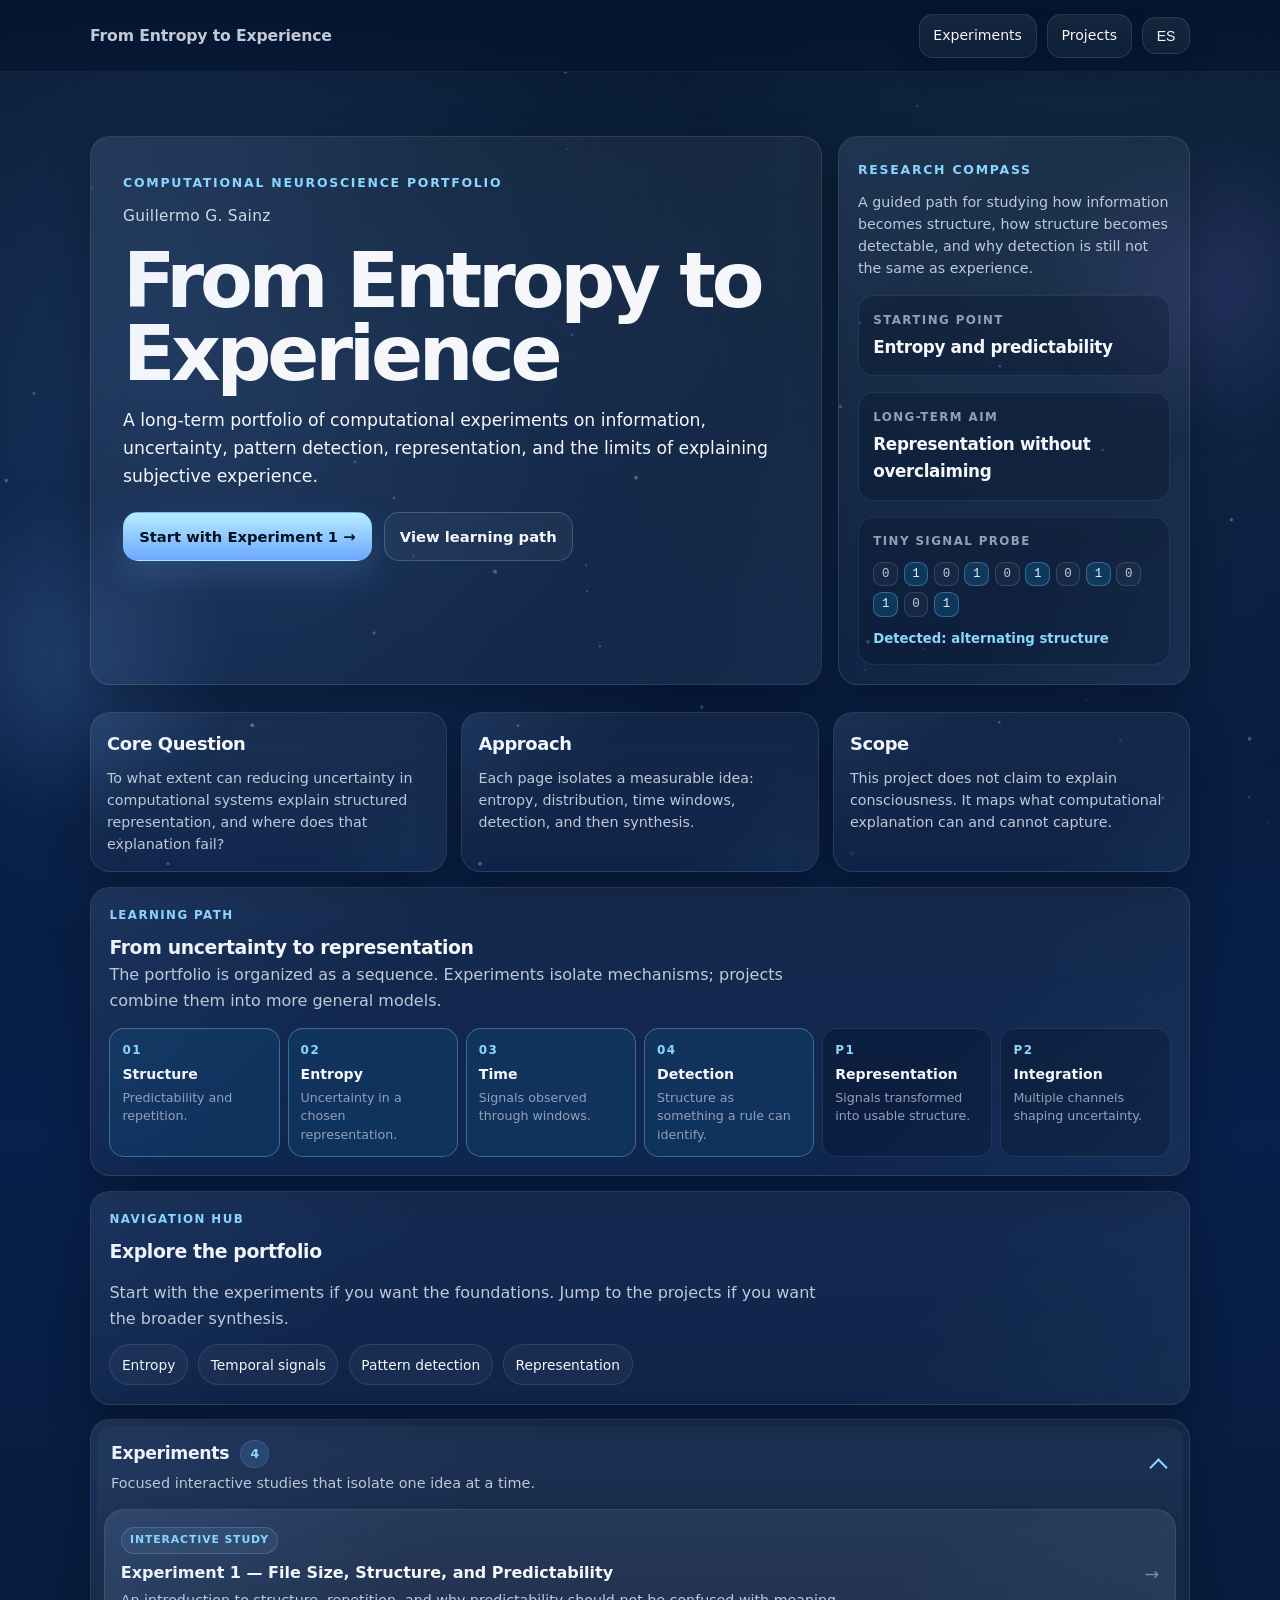
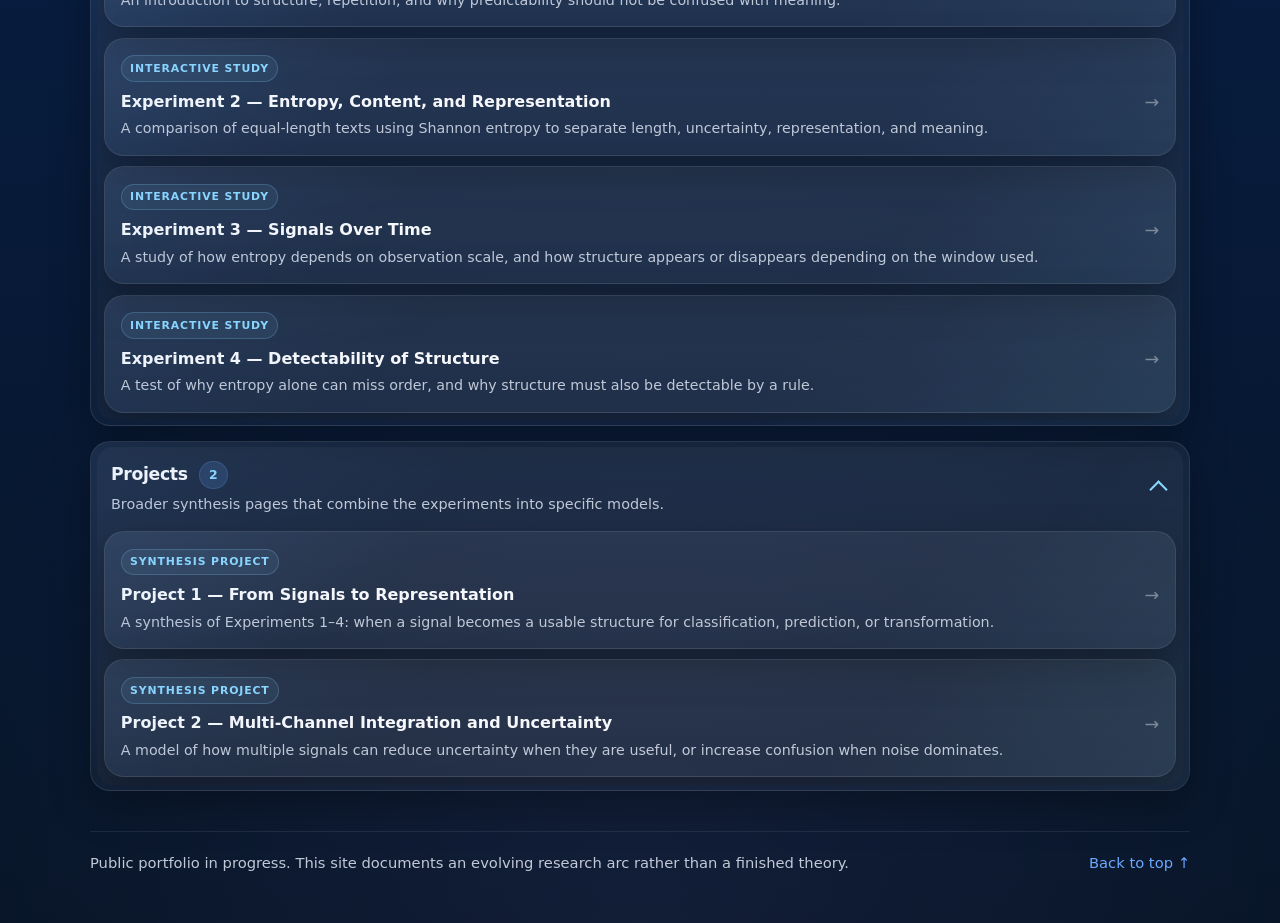
==== commit 090c8588: "Remove 'planned' class from item badges" ====
--- a/index.html
+++ b/index.html
@@ -1010,7 +1010,7 @@
 
           <div class="group-content">
             <a href="project-1.html" class="section-card">
-              <span class="item-badge planned" data-en="Synthesis project" data-es="Proyecto de síntesis">Synthesis project</span>
+              <span class="item-badge" data-en="Synthesis project" data-es="Proyecto de síntesis">Synthesis project</span>
               <div class="card-row">
                 <div>
                   <h3 data-en="Project 1 — From Signals to Representation" data-es="Proyecto 1 — De Señales a Representación">Project 1 — From Signals to Representation</h3>
@@ -1025,7 +1025,7 @@
             </a>
 
             <a href="project-2.html" class="section-card">
-              <span class="item-badge planned" data-en="Synthesis project" data-es="Proyecto de síntesis">Synthesis project</span>
+              <span class="item-badge" data-en="Synthesis project" data-es="Proyecto de síntesis">Synthesis project</span>
               <div class="card-row">
                 <div>
                   <h3 data-en="Project 2 — Multi-Channel Integration and Uncertainty" data-es="Proyecto 2 — Integración Multicanal e Incertidumbre">Project 2 — Multi-Channel Integration and Uncertainty</h3>
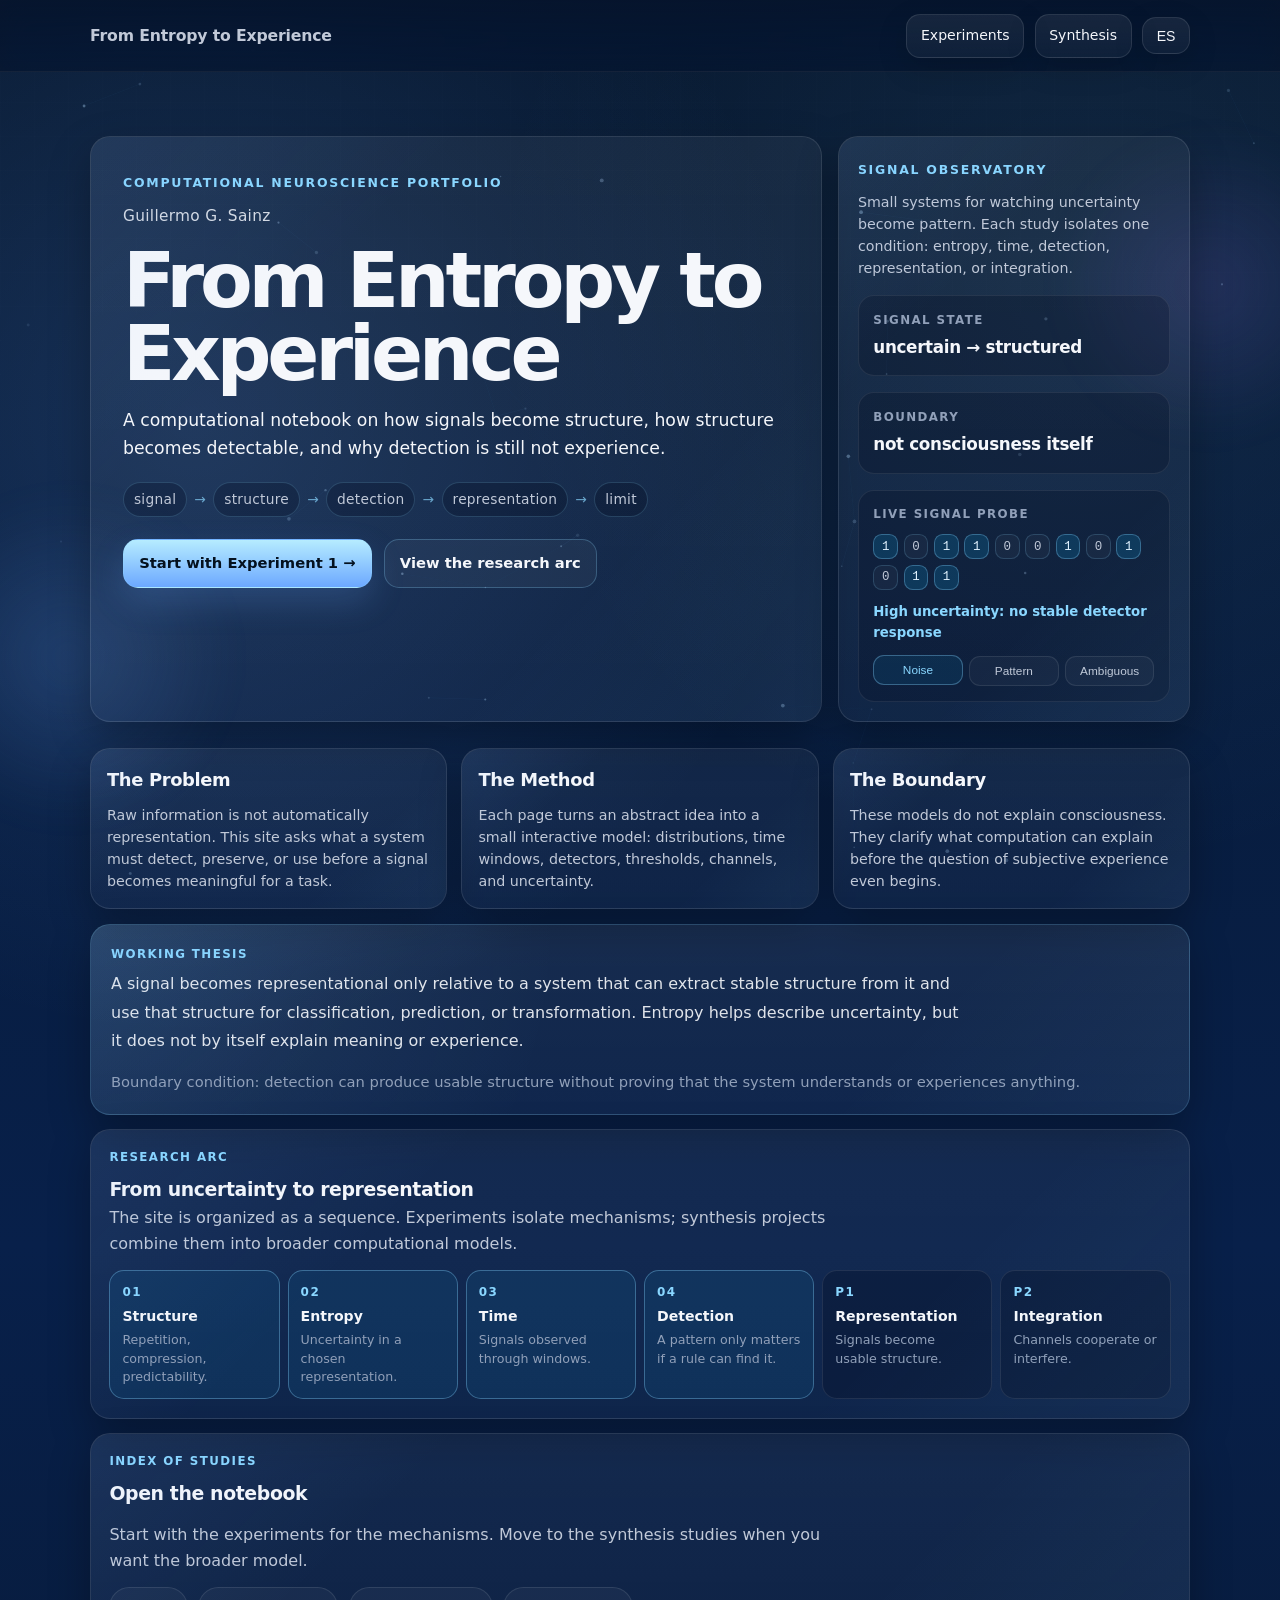
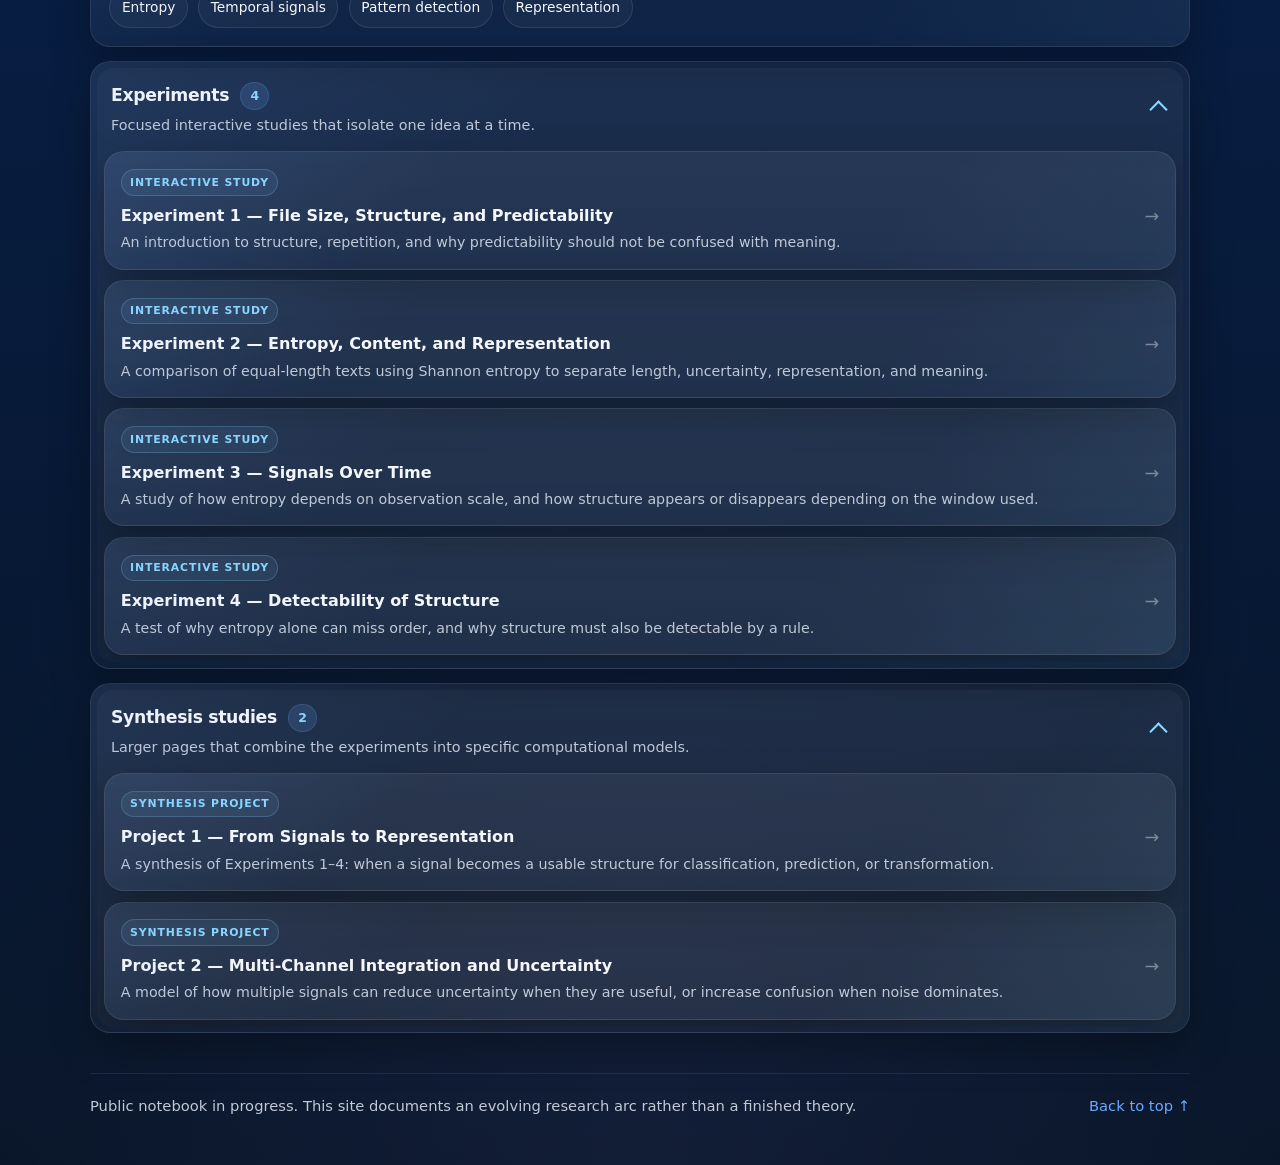
==== commit 516fe8e2: "Add thesis card and update various sections" ====
--- a/index.html
+++ b/index.html
@@ -200,7 +200,8 @@
     .mini-card,
     .hub-card,
     .group-shell,
-    .timeline-card {
+    .timeline-card,
+    .thesis-card {
       background: linear-gradient(180deg, rgba(255,255,255,0.052), rgba(255,255,255,0.032));
       border: 1px solid var(--border);
       border-radius: var(--radius);
@@ -215,7 +216,8 @@
     .mini-card::before,
     .hub-card::before,
     .group-shell::before,
-    .timeline-card::before {
+    .timeline-card::before,
+    .thesis-card::before {
       content: "";
       position: absolute;
       inset: 0;
@@ -368,6 +370,76 @@
       font-weight: 720;
     }
 
+    .probe-controls {
+      display: grid;
+      grid-template-columns: repeat(3, 1fr);
+      gap: 0.4rem;
+      margin-top: 0.75rem;
+    }
+
+    .probe-button {
+      border: 1px solid rgba(255,255,255,0.09);
+      background: rgba(255,255,255,0.035);
+      color: var(--muted);
+      border-radius: 11px;
+      padding: 0.45rem 0.25rem;
+      font-size: 0.74rem;
+      cursor: pointer;
+      transition: border-color 0.18s ease, background 0.18s ease, color 0.18s ease, transform 0.18s ease;
+    }
+
+    .probe-button:hover,
+    .probe-button.active {
+      border-color: rgba(138,215,255,0.34);
+      background: rgba(14,165,233,0.10);
+      color: var(--accent-2);
+      transform: translateY(-1px);
+    }
+
+    .signal-chain {
+      display: flex;
+      flex-wrap: wrap;
+      align-items: center;
+      gap: 0.45rem;
+      margin-top: 1.2rem;
+      color: var(--muted);
+      font-size: 0.86rem;
+      letter-spacing: 0.02em;
+    }
+
+    .chain-node {
+      border: 1px solid rgba(138,215,255,0.18);
+      background: rgba(2,6,23,0.23);
+      border-radius: 999px;
+      padding: 0.35rem 0.62rem;
+    }
+
+    .chain-arrow {
+      color: rgba(138,215,255,0.7);
+    }
+
+    .thesis-card {
+      padding: 1.25rem;
+      border-color: rgba(138,215,255,0.22);
+      background:
+        linear-gradient(180deg, rgba(255,255,255,0.062), rgba(255,255,255,0.035)),
+        radial-gradient(circle at top left, rgba(138,215,255,0.10), transparent 42%);
+    }
+
+    .thesis-text {
+      margin: 0;
+      color: rgba(245,247,251,0.91);
+      font-size: 1rem;
+      line-height: 1.78;
+      max-width: 84ch;
+    }
+
+    .boundary-note {
+      margin: 0.9rem 0 0;
+      color: var(--muted-2);
+      font-size: 0.92rem;
+    }
+
     main {
       padding: 0.25rem 0 2.5rem;
     }
@@ -691,7 +763,8 @@
       .mini-card,
       .hub-card,
       .group-shell,
-      .timeline-card {
+      .timeline-card,
+      .thesis-card {
         border-radius: 18px;
       }
 
@@ -754,7 +827,7 @@
 
       <div class="top-actions">
         <a class="top-link" href="#experiments" data-en="Experiments" data-es="Experimentos">Experiments</a>
-        <a class="top-link" href="#projects" data-en="Projects" data-es="Proyectos">Projects</a>
+        <a class="top-link" href="#projects" data-en="Synthesis" data-es="Síntesis">Synthesis</a>
         <button id="langToggle" class="lang-button">ES</button>
       </div>
     </div>
@@ -769,41 +842,58 @@
         <h1 data-en="From Entropy to Experience" data-es="De la Entropía a la Experiencia">From Entropy to Experience</h1>
 
         <p class="lede"
-           data-en="A long-term portfolio of computational experiments on information, uncertainty, pattern detection, representation, and the limits of explaining subjective experience."
-           data-es="Un portafolio a largo plazo de experimentos computacionales sobre información, incertidumbre, detección de patrones, representación y los límites de explicar la experiencia subjetiva.">
-          A long-term portfolio of computational experiments on information, uncertainty, pattern detection, representation, and the limits of explaining subjective experience.
+           data-en="A computational notebook on how signals become structure, how structure becomes detectable, and why detection is still not experience."
+           data-es="Un cuaderno computacional sobre cómo las señales se vuelven estructura, cómo la estructura se vuelve detectable y por qué la detección todavía no es experiencia.">
+          A computational notebook on how signals become structure, how structure becomes detectable, and why detection is still not experience.
         </p>
+
+        <div class="signal-chain" aria-label="Research sequence">
+          <span class="chain-node" data-en="signal" data-es="señal">signal</span>
+          <span class="chain-arrow">→</span>
+          <span class="chain-node" data-en="structure" data-es="estructura">structure</span>
+          <span class="chain-arrow">→</span>
+          <span class="chain-node" data-en="detection" data-es="detección">detection</span>
+          <span class="chain-arrow">→</span>
+          <span class="chain-node" data-en="representation" data-es="representación">representation</span>
+          <span class="chain-arrow">→</span>
+          <span class="chain-node" data-en="limit" data-es="límite">limit</span>
+        </div>
 
         <div class="hero-actions">
           <a href="experiment-1.html" class="primary-button" data-en="Start with Experiment 1 →" data-es="Empezar con Experimento 1 →">Start with Experiment 1 →</a>
-          <a href="#experiments" class="secondary-button" data-en="View learning path" data-es="Ver ruta de aprendizaje">View learning path</a>
+          <a href="#experiments" class="secondary-button" data-en="View the research arc" data-es="Ver arco de investigación">View the research arc</a>
         </div>
       </div>
 
       <aside class="side-card">
         <div>
-          <div class="eyebrow" data-en="Research compass" data-es="Brújula de investigación">Research compass</div>
+          <div class="eyebrow" data-en="Signal observatory" data-es="Observatorio de señales">Signal observatory</div>
           <p class="small"
-             data-en="A guided path for studying how information becomes structure, how structure becomes detectable, and why detection is still not the same as experience."
-             data-es="Una ruta guiada para estudiar cómo la información se vuelve estructura, cómo la estructura se vuelve detectable y por qué la detección todavía no es lo mismo que la experiencia.">
-            A guided path for studying how information becomes structure, how structure becomes detectable, and why detection is still not the same as experience.
+             data-en="Small systems for watching uncertainty become pattern. Each study isolates one condition: entropy, time, detection, representation, or integration."
+             data-es="Pequeños sistemas para observar cómo la incertidumbre se vuelve patrón. Cada estudio aísla una condición: entropía, tiempo, detección, representación o integración.">
+            Small systems for watching uncertainty become pattern. Each study isolates one condition: entropy, time, detection, representation, or integration.
           </p>
         </div>
 
         <div class="side-stat">
-          <p class="stat-label" data-en="Starting point" data-es="Punto de partida">Starting point</p>
-          <p class="stat-value" data-en="Entropy and predictability" data-es="Entropía y predictibilidad">Entropy and predictability</p>
+          <p class="stat-label" data-en="Signal state" data-es="Estado de señal">Signal state</p>
+          <p class="stat-value" data-en="uncertain → structured" data-es="incierta → estructurada">uncertain → structured</p>
         </div>
 
         <div class="side-stat">
-          <p class="stat-label" data-en="Long-term aim" data-es="Objetivo a largo plazo">Long-term aim</p>
-          <p class="stat-value" data-en="Representation without overclaiming" data-es="Representación sin exagerar">Representation without overclaiming</p>
+          <p class="stat-label" data-en="Boundary" data-es="Límite">Boundary</p>
+          <p class="stat-value" data-en="not consciousness itself" data-es="no la consciencia en sí">not consciousness itself</p>
         </div>
 
         <div class="signal-probe">
-          <p class="stat-label" data-en="Tiny signal probe" data-es="Mini sonda de señal">Tiny signal probe</p>
+          <p class="stat-label" data-en="Live signal probe" data-es="Sonda de señal en vivo">Live signal probe</p>
           <div id="probeLine" class="probe-line" aria-hidden="true"></div>
           <div id="probeStatus" class="probe-status">Pattern drifting...</div>
+          <div class="probe-controls" aria-label="Signal probe presets">
+            <button class="probe-button" data-probe="noise" data-en="Noise" data-es="Ruido">Noise</button>
+            <button class="probe-button" data-probe="pattern" data-en="Pattern" data-es="Patrón">Pattern</button>
+            <button class="probe-button" data-probe="ambiguous" data-en="Ambiguous" data-es="Ambiguo">Ambiguous</button>
+          </div>
         </div>
       </aside>
     </div>
@@ -813,47 +903,61 @@
     <div class="container stack">
       <section class="info-grid">
         <div class="mini-card">
-          <h2 data-en="Core Question" data-es="Pregunta central">Core Question</h2>
+          <h2 data-en="The Problem" data-es="El problema">The Problem</h2>
           <p class="small"
-             data-en="To what extent can reducing uncertainty in computational systems explain structured representation, and where does that explanation fail?"
-             data-es="¿Hasta qué punto reducir la incertidumbre en sistemas computacionales puede explicar la representación estructurada, y dónde falla esa explicación?">
-            To what extent can reducing uncertainty in computational systems explain structured representation, and where does that explanation fail?
+             data-en="Raw information is not automatically representation. This site asks what a system must detect, preserve, or use before a signal becomes meaningful for a task."
+             data-es="La información cruda no es automáticamente representación. Este sitio pregunta qué debe detectar, preservar o usar un sistema antes de que una señal sea significativa para una tarea.">
+            Raw information is not automatically representation. This site asks what a system must detect, preserve, or use before a signal becomes meaningful for a task.
           </p>
         </div>
 
         <div class="mini-card">
-          <h2 data-en="Approach" data-es="Enfoque">Approach</h2>
+          <h2 data-en="The Method" data-es="El método">The Method</h2>
           <p class="small"
-             data-en="Each page isolates a measurable idea: entropy, distribution, time windows, detection, and then synthesis."
-             data-es="Cada página aísla una idea medible: entropía, distribución, ventanas temporales, detección y luego síntesis.">
-            Each page isolates a measurable idea: entropy, distribution, time windows, detection, and then synthesis.
+             data-en="Each page turns an abstract idea into a small interactive model: distributions, time windows, detectors, thresholds, channels, and uncertainty."
+             data-es="Cada página convierte una idea abstracta en un pequeño modelo interactivo: distribuciones, ventanas temporales, detectores, umbrales, canales e incertidumbre.">
+            Each page turns an abstract idea into a small interactive model: distributions, time windows, detectors, thresholds, channels, and uncertainty.
           </p>
         </div>
 
         <div class="mini-card">
-          <h2 data-en="Scope" data-es="Alcance">Scope</h2>
+          <h2 data-en="The Boundary" data-es="El límite">The Boundary</h2>
           <p class="small"
-             data-en="This project does not claim to explain consciousness. It maps what computational explanation can and cannot capture."
-             data-es="Este proyecto no pretende explicar la consciencia. Mapea lo que la explicación computacional puede y no puede capturar.">
-            This project does not claim to explain consciousness. It maps what computational explanation can and cannot capture.
+             data-en="These models do not explain consciousness. They clarify what computation can explain before the question of subjective experience even begins."
+             data-es="Estos modelos no explican la consciencia. Aclaran qué puede explicar la computación antes de que empiece la pregunta por la experiencia subjetiva.">
+            These models do not explain consciousness. They clarify what computation can explain before the question of subjective experience even begins.
           </p>
         </div>
       </section>
 
+      <section class="thesis-card">
+        <div class="hub-kicker" data-en="Working thesis" data-es="Tesis de trabajo">Working thesis</div>
+        <p class="thesis-text"
+           data-en="A signal becomes representational only relative to a system that can extract stable structure from it and use that structure for classification, prediction, or transformation. Entropy helps describe uncertainty, but it does not by itself explain meaning or experience."
+           data-es="Una señal se vuelve representacional solo en relación con un sistema que puede extraer estructura estable de ella y usar esa estructura para clasificar, predecir o transformar. La entropía ayuda a describir la incertidumbre, pero por sí sola no explica significado ni experiencia.">
+          A signal becomes representational only relative to a system that can extract stable structure from it and use that structure for classification, prediction, or transformation. Entropy helps describe uncertainty, but it does not by itself explain meaning or experience.
+        </p>
+        <p class="boundary-note"
+           data-en="Boundary condition: detection can produce usable structure without proving that the system understands or experiences anything."
+           data-es="Condición límite: la detección puede producir estructura utilizable sin probar que el sistema entiende o experimenta algo.">
+          Boundary condition: detection can produce usable structure without proving that the system understands or experiences anything.
+        </p>
+      </section>
+
       <section class="timeline-card">
-        <div class="hub-kicker" data-en="Learning path" data-es="Ruta de aprendizaje">Learning path</div>
+        <div class="hub-kicker" data-en="Research arc" data-es="Arco de investigación">Research arc</div>
         <h2 class="hub-title" data-en="From uncertainty to representation" data-es="De incertidumbre a representación">From uncertainty to representation</h2>
         <p class="hub-note"
-           data-en="The portfolio is organized as a sequence. Experiments isolate mechanisms; projects combine them into more general models."
-           data-es="El portafolio está organizado como una secuencia. Los experimentos aíslan mecanismos; los proyectos los combinan en modelos más generales.">
-          The portfolio is organized as a sequence. Experiments isolate mechanisms; projects combine them into more general models.
+           data-en="The site is organized as a sequence. Experiments isolate mechanisms; synthesis projects combine them into broader computational models."
+           data-es="El sitio está organizado como una secuencia. Los experimentos aíslan mecanismos; los proyectos de síntesis los combinan en modelos computacionales más amplios.">
+          The site is organized as a sequence. Experiments isolate mechanisms; synthesis projects combine them into broader computational models.
         </p>
 
         <div class="timeline">
           <div class="timeline-step active">
             <div class="timeline-num">01</div>
             <p class="timeline-title" data-en="Structure" data-es="Estructura">Structure</p>
-            <p class="timeline-text" data-en="Predictability and repetition." data-es="Predictibilidad y repetición.">Predictability and repetition.</p>
+            <p class="timeline-text" data-en="Repetition, compression, predictability." data-es="Repetición, compresión, predictibilidad.">Repetition, compression, predictability.</p>
           </div>
 
           <div class="timeline-step active">
@@ -871,19 +975,19 @@
           <div class="timeline-step active">
             <div class="timeline-num">04</div>
             <p class="timeline-title" data-en="Detection" data-es="Detección">Detection</p>
-            <p class="timeline-text" data-en="Structure as something a rule can identify." data-es="Estructura como algo que una regla puede identificar.">Structure as something a rule can identify.</p>
+            <p class="timeline-text" data-en="A pattern only matters if a rule can find it." data-es="Un patrón importa solo si una regla puede encontrarlo.">A pattern only matters if a rule can find it.</p>
           </div>
 
           <div class="timeline-step">
             <div class="timeline-num">P1</div>
             <p class="timeline-title" data-en="Representation" data-es="Representación">Representation</p>
-            <p class="timeline-text" data-en="Signals transformed into usable structure." data-es="Señales transformadas en estructura utilizable.">Signals transformed into usable structure.</p>
+            <p class="timeline-text" data-en="Signals become usable structure." data-es="Las señales se vuelven estructura utilizable.">Signals become usable structure.</p>
           </div>
 
           <div class="timeline-step">
             <div class="timeline-num">P2</div>
             <p class="timeline-title" data-en="Integration" data-es="Integración">Integration</p>
-            <p class="timeline-text" data-en="Multiple channels shaping uncertainty." data-es="Múltiples canales moldeando incertidumbre.">Multiple channels shaping uncertainty.</p>
+            <p class="timeline-text" data-en="Channels cooperate or interfere." data-es="Los canales cooperan o interfieren.">Channels cooperate or interfere.</p>
           </div>
         </div>
       </section>
@@ -891,15 +995,15 @@
       <section class="hub-card">
         <div class="hub-top">
           <div>
-            <div class="hub-kicker" data-en="Navigation Hub" data-es="Centro de navegación">Navigation Hub</div>
-            <h2 class="hub-title" data-en="Explore the portfolio" data-es="Explora el portafolio">Explore the portfolio</h2>
+            <div class="hub-kicker" data-en="Index of studies" data-es="Índice de estudios">Index of studies</div>
+            <h2 class="hub-title" data-en="Open the notebook" data-es="Abrir el cuaderno">Open the notebook</h2>
           </div>
         </div>
 
         <p class="hub-note"
-           data-en="Start with the experiments if you want the foundations. Jump to the projects if you want the broader synthesis."
-           data-es="Empieza con los experimentos si quieres las bases. Ve a los proyectos si quieres la síntesis más amplia.">
-          Start with the experiments if you want the foundations. Jump to the projects if you want the broader synthesis.
+           data-en="Start with the experiments for the mechanisms. Move to the synthesis studies when you want the broader model."
+           data-es="Empieza con los experimentos para ver los mecanismos. Pasa a los estudios de síntesis cuando quieras el modelo más amplio.">
+          Start with the experiments for the mechanisms. Move to the synthesis studies when you want the broader model.
         </p>
 
         <div class="hub-chips">
@@ -996,13 +1100,13 @@
           <summary class="group-summary">
             <div>
               <div class="group-meta">
-                <h2 class="group-title" data-en="Projects" data-es="Proyectos">Projects</h2>
+                <h2 class="group-title" data-en="Synthesis studies" data-es="Estudios de síntesis">Synthesis studies</h2>
                 <span class="count-badge">2</span>
               </div>
               <p class="group-desc"
-                 data-en="Broader synthesis pages that combine the experiments into specific models."
-                 data-es="Páginas de síntesis más amplias que combinan los experimentos en modelos específicos.">
-                Broader synthesis pages that combine the experiments into specific models.
+                 data-en="Larger pages that combine the experiments into specific computational models."
+                 data-es="Páginas más amplias que combinan los experimentos en modelos computacionales específicos.">
+                Larger pages that combine the experiments into specific computational models.
               </p>
             </div>
             <span class="chevron" aria-hidden="true"></span>
@@ -1046,9 +1150,9 @@
 
   <footer>
     <div class="container footer-inner">
-      <div data-en="Public portfolio in progress. This site documents an evolving research arc rather than a finished theory."
-           data-es="Portafolio público en progreso. Este sitio documenta un arco de investigación en evolución, no una teoría terminada.">
-        Public portfolio in progress. This site documents an evolving research arc rather than a finished theory.
+      <div data-en="Public notebook in progress. This site documents an evolving research arc rather than a finished theory."
+           data-es="Cuaderno público en progreso. Este sitio documenta un arco de investigación en evolución, no una teoría terminada.">
+        Public notebook in progress. This site documents an evolving research arc rather than a finished theory.
       </div>
 
       <a href="#top" data-en="Back to top ↑" data-es="Volver arriba ↑">Back to top ↑</a>
@@ -1182,41 +1286,73 @@
 
     const probeLine = document.getElementById("probeLine");
     const probeStatus = document.getElementById("probeStatus");
-
-    function updateProbe() {
+    const probeButtons = document.querySelectorAll(".probe-button");
+    let activeProbe = "auto";
+
+    const probeModes = {
+      pattern: {
+        bits: "010101010101",
+        en: "Detector active: stable alternation",
+        es: "Detector activo: alternancia estable"
+      },
+      block: {
+        bits: "111100001111",
+        en: "Detector active: block structure",
+        es: "Detector activo: estructura por bloques"
+      },
+      noise: {
+        bits: "101100101011",
+        en: "High uncertainty: no stable detector response",
+        es: "Alta incertidumbre: sin respuesta estable del detector"
+      },
+      ambiguous: {
+        bits: "010110100101",
+        en: "Partial structure: detection depends on threshold",
+        es: "Estructura parcial: la detección depende del umbral"
+      },
+      warning: {
+        bits: "001101011001",
+        en: "High entropy does not mean no structure",
+        es: "Alta entropía no significa ausencia de estructura"
+      },
+      limit: {
+        bits: "000000000000",
+        en: "Low entropy does not mean meaning",
+        es: "Baja entropía no significa significado"
+      }
+    };
+
+    function renderProbe(modeName) {
       if (!probeLine || !probeStatus) return;
 
-      const modes = [
-        {
-          bits: "010101010101",
-          en: "Detected: alternating structure",
-          es: "Detectado: estructura alternante"
-        },
-        {
-          bits: "111100001111",
-          en: "Detected: block structure",
-          es: "Detectado: estructura por bloques"
-        },
-        {
-          bits: "011010011001",
-          en: "Uncertain: noisy pattern",
-          es: "Incierto: patrón con ruido"
-        },
-        {
-          bits: "101101001011",
-          en: "Probe active: structure unclear",
-          es: "Sonda activa: estructura poco clara"
-        }
-      ];
-
-      const item = modes[Math.floor(Math.random() * modes.length)];
+      const item = probeModes[modeName] || probeModes.ambiguous;
 
       probeLine.innerHTML = item.bits.split("").map(bit => {
         return `<span class="probe-bit ${bit === "1" ? "one" : ""}">${bit}</span>`;
       }).join("");
 
       probeStatus.textContent = item[currentLang];
-    }
+
+      probeButtons.forEach(button => {
+        button.classList.toggle("active", button.dataset.probe === modeName);
+      });
+    }
+
+    function updateProbe() {
+      const cycle = ["pattern", "block", "noise", "ambiguous", "warning", "limit"];
+      const mode = activeProbe === "auto"
+        ? cycle[Math.floor(Math.random() * cycle.length)]
+        : activeProbe;
+
+      renderProbe(mode);
+    }
+
+    probeButtons.forEach(button => {
+      button.addEventListener("click", () => {
+        activeProbe = button.dataset.probe;
+        renderProbe(activeProbe);
+      });
+    });
 
     window.addEventListener("resize", setupParticles);
 
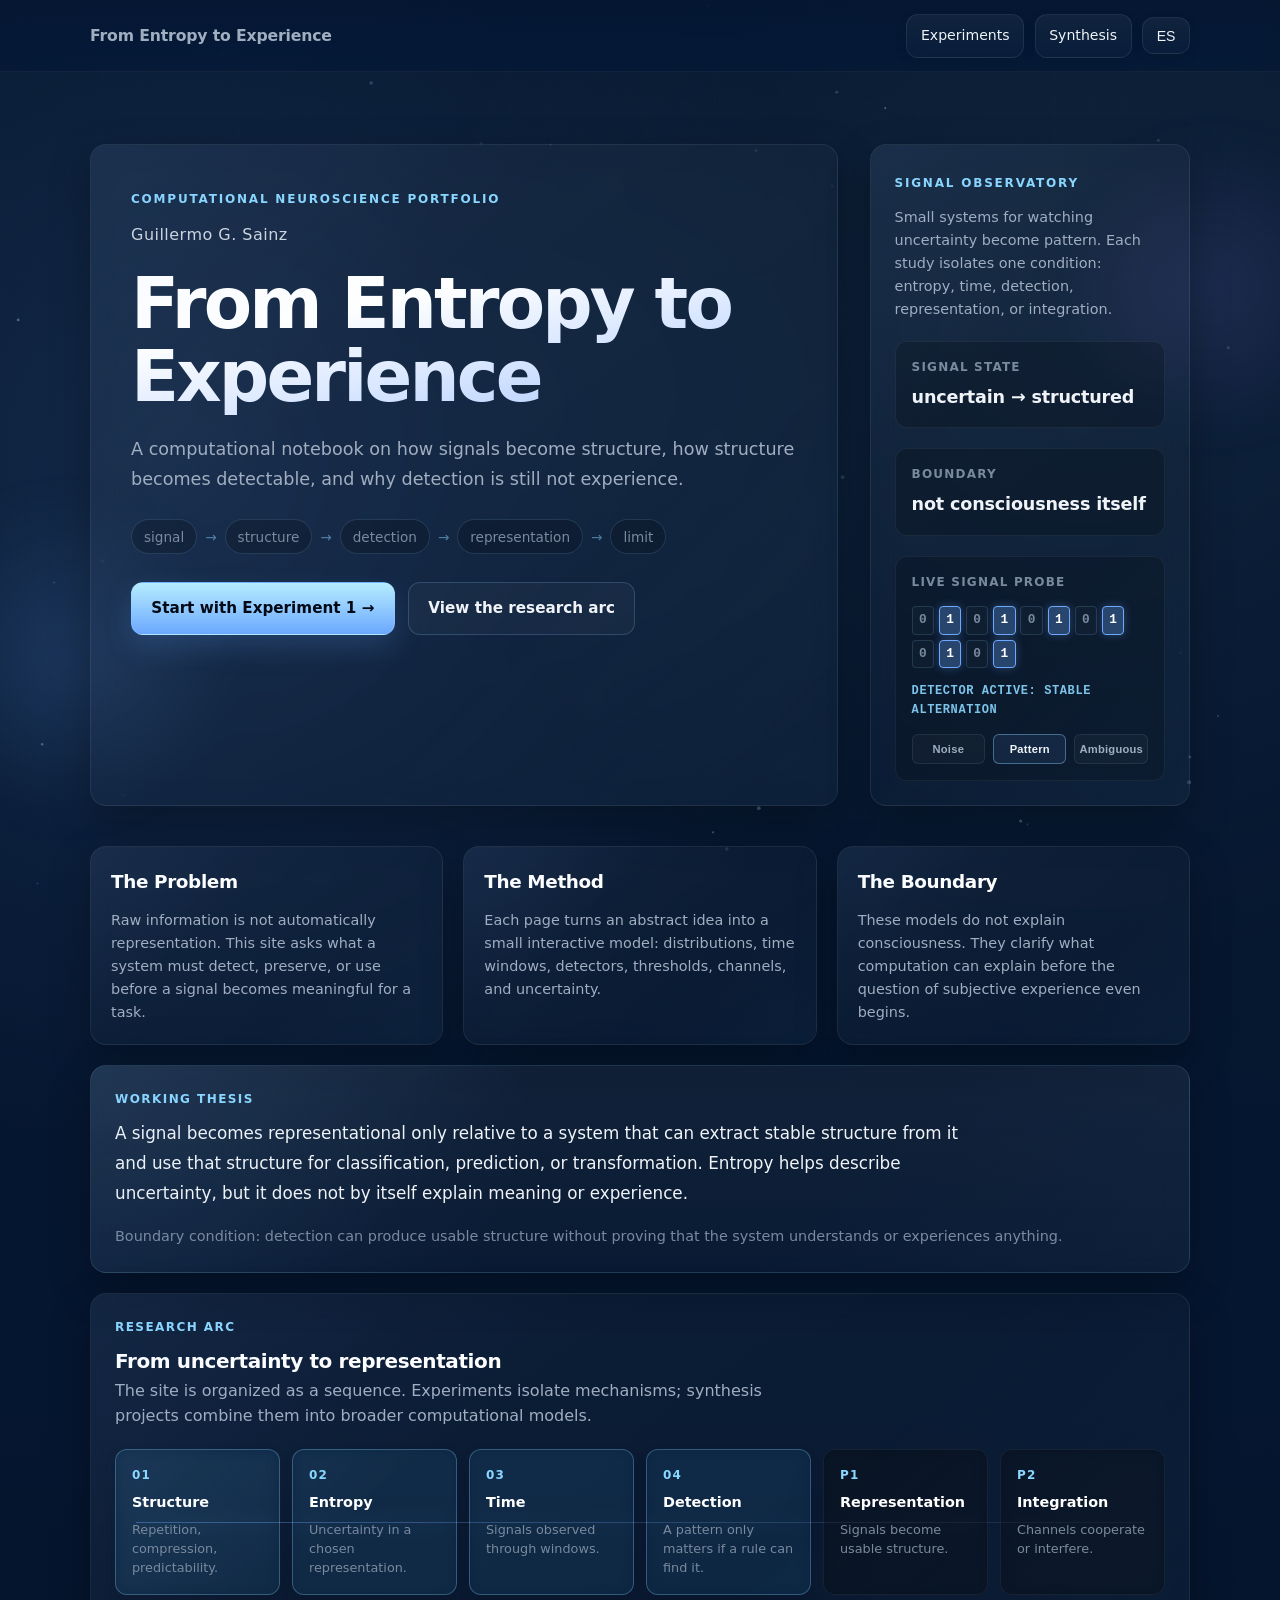
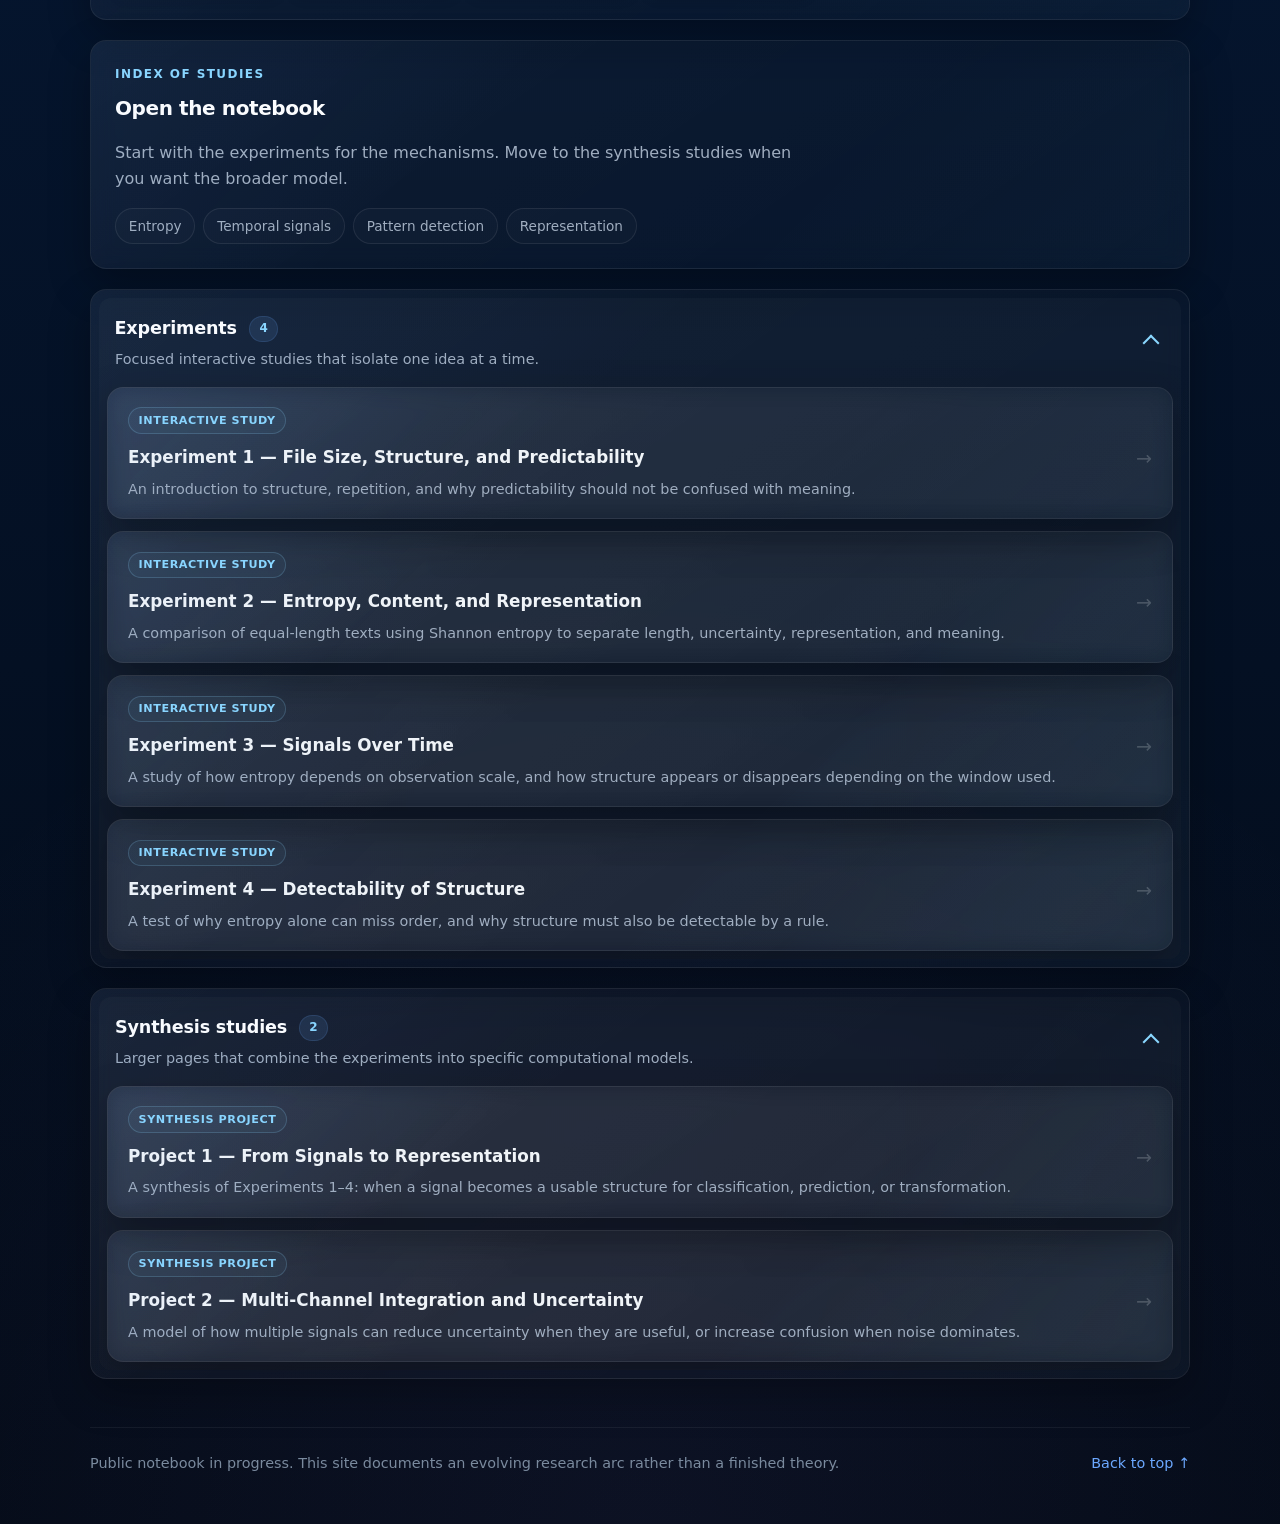
==== commit 8cbd44ab: "Update index.html" ====
--- a/index.html
+++ b/index.html
@@ -8,20 +8,21 @@
 
   <style>
     :root {
-      --bg: #08204a;
-      --bg-dark: #061426;
-      --panel: rgba(255,255,255,0.052);
+      --bg: #051630;
+      --bg-dark: #030a16;
+      --panel: rgba(255,255,255,0.03);
       --panel-strong: rgba(255,255,255,0.075);
-      --text: #f5f7fb;
-      --muted: #c1c9d8;
-      --muted-2: #91a0b9;
+      --text: #f0f4f8;
+      --muted: #a0aec0;
+      --muted-2: #7a8a9e;
       --accent: #6ca8ff;
       --accent-2: #8ad7ff;
       --accent-3: #a78bfa;
-      --border: rgba(255,255,255,0.105);
+      --accent-glow: rgba(108, 168, 255, 0.3);
+      --border: rgba(255,255,255,0.08);
       --border-strong: rgba(138,215,255,0.28);
       --shadow: 0 16px 42px rgba(0,0,0,0.28);
-      --radius: 20px;
+      --radius: 16px;
       --max: 1100px;
     }
 
@@ -36,13 +37,13 @@
     ::-webkit-scrollbar { width: 12px; }
 
     ::-webkit-scrollbar-track {
-      background: linear-gradient(180deg, #07182f, #061426);
+      background: linear-gradient(180deg, #07182f, var(--bg-dark));
     }
 
     ::-webkit-scrollbar-thumb {
       background: linear-gradient(180deg, #8ad7ff, #6ca8ff);
       border-radius: 999px;
-      border: 2px solid #061426;
+      border: 2px solid var(--bg-dark);
     }
 
     ::-webkit-scrollbar-thumb:hover {
@@ -58,14 +59,15 @@
       margin: 0;
       font-family: Inter, ui-sans-serif, system-ui, -apple-system, BlinkMacSystemFont, "Segoe UI", sans-serif;
       background:
-        radial-gradient(circle at 15% 15%, rgba(108,168,255,0.16), transparent 24%),
-        radial-gradient(circle at 85% 10%, rgba(138,215,255,0.08), transparent 22%),
-        radial-gradient(circle at 50% 100%, rgba(167,139,250,0.08), transparent 30%),
-        linear-gradient(180deg, #07182f 0%, var(--bg) 45%, #061426 100%);
+        radial-gradient(circle at 15% 15%, rgba(108,168,255,0.12), transparent 24%),
+        radial-gradient(circle at 85% 10%, rgba(138,215,255,0.06), transparent 22%),
+        radial-gradient(circle at 50% 100%, rgba(167,139,250,0.06), transparent 30%),
+        linear-gradient(180deg, #07182f 0%, var(--bg) 45%, var(--bg-dark) 100%);
       color: var(--text);
       line-height: 1.62;
       min-height: 100vh;
       overflow-x: hidden;
+      transition: opacity 0.2s ease-in-out;
     }
 
     body::before {
@@ -73,10 +75,10 @@
       position: fixed;
       inset: 0;
       background-image:
-        linear-gradient(rgba(255,255,255,0.025) 1px, transparent 1px),
-        linear-gradient(90deg, rgba(255,255,255,0.025) 1px, transparent 1px);
+        linear-gradient(rgba(255,255,255,0.02) 1px, transparent 1px),
+        linear-gradient(90deg, rgba(255,255,255,0.02) 1px, transparent 1px);
       background-size: 34px 34px;
-      mask-image: linear-gradient(to bottom, rgba(0,0,0,0.42), transparent 86%);
+      mask-image: linear-gradient(to bottom, rgba(0,0,0,0.5), transparent 86%);
       pointer-events: none;
       z-index: 0;
     }
@@ -96,32 +98,27 @@
       position: fixed;
       pointer-events: none;
       z-index: 0;
-      filter: blur(18px);
+      filter: blur(24px);
     }
 
     .glow-1 {
       inset: auto auto 8% -8%;
       width: 340px;
       height: 340px;
-      background: radial-gradient(circle, rgba(108,168,255,0.18), transparent 68%);
+      background: radial-gradient(circle, rgba(108,168,255,0.15), transparent 68%);
     }
 
     .glow-2 {
       inset: 14% -7% auto auto;
       width: 320px;
       height: 320px;
-      background: radial-gradient(circle, rgba(158,123,255,0.14), transparent 68%);
+      background: radial-gradient(circle, rgba(158,123,255,0.12), transparent 68%);
     }
 
     a {
       color: var(--accent);
       text-decoration: none;
-      transition:
-        color 0.18s ease,
-        border-color 0.18s ease,
-        background 0.18s ease,
-        transform 0.18s ease,
-        box-shadow 0.18s ease;
+      transition: all 0.2s cubic-bezier(0.4, 0, 0.2, 1);
     }
 
     a:hover { color: var(--accent-2); }
@@ -137,9 +134,9 @@
       position: sticky;
       top: 0;
       z-index: 30;
-      backdrop-filter: blur(14px) saturate(140%);
-      background: linear-gradient(180deg, rgba(6,20,44,0.9), rgba(6,20,44,0.68));
-      border-bottom: 1px solid rgba(255,255,255,0.06);
+      backdrop-filter: blur(16px) saturate(140%);
+      background: linear-gradient(180deg, rgba(5,22,48,0.85), rgba(5,22,48,0.5));
+      border-bottom: 1px solid rgba(255,255,255,0.05);
     }
 
     .topbar-inner {
@@ -168,29 +165,32 @@
     .top-link,
     .lang-button {
       border: 1px solid var(--border);
-      background: linear-gradient(180deg, rgba(255,255,255,0.07), rgba(255,255,255,0.04));
+      background: linear-gradient(180deg, rgba(255,255,255,0.05), rgba(255,255,255,0.02));
       color: var(--text);
       padding: 0.6rem 0.85rem;
-      border-radius: 14px;
+      border-radius: 12px;
       cursor: pointer;
       font-size: 0.88rem;
-      box-shadow: 0 10px 30px rgba(0,0,0,0.16);
+      font-weight: 500;
+      box-shadow: 0 4px 12px rgba(0,0,0,0.1);
+      transition: all 0.2s ease;
     }
 
     .top-link:hover,
     .lang-button:hover {
-      border-color: rgba(108,168,255,0.45);
-      background: linear-gradient(180deg, rgba(255,255,255,0.10), rgba(255,255,255,0.055));
+      border-color: rgba(108,168,255,0.3);
+      background: linear-gradient(180deg, rgba(255,255,255,0.08), rgba(255,255,255,0.04));
+      color: #fff;
     }
 
     header.hero {
-      padding: 4rem 0 1.4rem;
+      padding: 4.5rem 0 2rem;
     }
 
     .hero-grid {
       display: grid;
-      grid-template-columns: minmax(0, 1.35fr) minmax(280px, 0.65fr);
-      gap: 1rem;
+      grid-template-columns: minmax(0, 1.4fr) minmax(300px, 0.6fr);
+      gap: 2rem;
       align-items: stretch;
     }
 
@@ -202,12 +202,13 @@
     .group-shell,
     .timeline-card,
     .thesis-card {
-      background: linear-gradient(180deg, rgba(255,255,255,0.052), rgba(255,255,255,0.032));
+      background: linear-gradient(145deg, rgba(255,255,255,0.04) 0%, rgba(255,255,255,0.01) 100%);
       border: 1px solid var(--border);
       border-radius: var(--radius);
       box-shadow: var(--shadow);
       position: relative;
       overflow: hidden;
+      backdrop-filter: blur(12px);
     }
 
     .hero-card::before,
@@ -221,58 +222,63 @@
       content: "";
       position: absolute;
       inset: 0;
-      background: linear-gradient(135deg, rgba(108,168,255,0.08), transparent 28%, transparent 72%, rgba(138,215,255,0.05));
+      background: linear-gradient(135deg, rgba(108,168,255,0.06), transparent 35%, transparent 65%, rgba(138,215,255,0.03));
       pointer-events: none;
     }
 
     .hero-card {
-      padding: clamp(1.35rem, 3vw, 2rem);
+      padding: clamp(1.5rem, 4vw, 2.5rem);
     }
 
     .side-card {
-      padding: 1.2rem;
+      padding: 1.5rem;
       display: grid;
       align-content: space-between;
-      gap: 1rem;
+      gap: 1.25rem;
     }
 
     .eyebrow {
       display: inline-block;
       color: var(--accent-2);
-      font-size: 0.78rem;
-      letter-spacing: 0.14em;
+      font-size: 0.75rem;
+      letter-spacing: 0.15em;
       text-transform: uppercase;
-      margin-bottom: 0.65rem;
-      font-weight: 760;
+      margin-bottom: 0.75rem;
+      font-weight: 700;
     }
 
     .hero-name {
-      font-size: 0.96rem;
-      color: rgba(245,247,251,0.86);
-      margin: 0 0 1rem;
-      letter-spacing: 0.02em;
-      font-weight: 520;
+      font-size: 1rem;
+      color: rgba(240,244,248,0.85);
+      margin: 0 0 1.25rem;
+      letter-spacing: 0.03em;
+      font-weight: 500;
     }
 
     h1 {
-      font-size: clamp(2.45rem, 6vw, 4.8rem);
-      line-height: 0.95;
-      margin: 0 0 1rem;
-      letter-spacing: -0.055em;
+      font-size: clamp(2.5rem, 5.5vw, 4.5rem);
+      line-height: 1.05;
+      margin: 0 0 1.25rem;
+      font-weight: 800;
+      letter-spacing: -0.04em;
+      background: linear-gradient(to bottom right, #ffffff 30%, #a2c4ff);
+      -webkit-background-clip: text;
+      -webkit-text-fill-color: transparent;
     }
 
     .lede {
-      font-size: 1.08rem;
-      color: var(--text);
-      max-width: 72ch;
+      font-size: 1.1rem;
+      color: var(--muted);
+      max-width: 68ch;
       margin: 0;
+      line-height: 1.7;
     }
 
     .hero-actions {
       display: flex;
-      gap: 0.75rem;
+      gap: 0.85rem;
       flex-wrap: wrap;
-      margin-top: 1.35rem;
+      margin-top: 1.75rem;
     }
 
     .primary-button,
@@ -280,187 +286,197 @@
       display: inline-flex;
       align-items: center;
       justify-content: center;
-      gap: 0.4rem;
-      border-radius: 15px;
-      padding: 0.72rem 0.95rem;
-      font-size: 0.92rem;
+      gap: 0.5rem;
+      border-radius: 12px;
+      padding: 0.8rem 1.2rem;
+      font-size: 0.95rem;
       font-weight: 700;
-      border: 1px solid rgba(138,215,255,0.26);
+      border: 1px solid rgba(138,215,255,0.2);
     }
 
     .primary-button {
-      color: #04111f;
+      color: #030a16;
       background: linear-gradient(180deg, #b6ecff, #6ca8ff);
-      box-shadow: 0 14px 34px rgba(108,168,255,0.20);
+      box-shadow: 0 12px 28px rgba(108,168,255,0.18);
     }
 
     .primary-button:hover {
-      color: #04111f;
+      color: #030a16;
       transform: translateY(-2px);
-      box-shadow: 0 18px 42px rgba(108,168,255,0.28);
+      box-shadow: 0 16px 36px rgba(108,168,255,0.25);
     }
 
     .secondary-button {
       color: var(--text);
-      background: rgba(255,255,255,0.045);
+      background: rgba(255,255,255,0.03);
     }
 
     .secondary-button:hover {
-      color: var(--accent-2);
+      color: #fff;
       transform: translateY(-2px);
-      background: rgba(255,255,255,0.075);
+      background: rgba(255,255,255,0.06);
+      border-color: rgba(138,215,255,0.3);
     }
 
     .side-stat,
     .signal-probe {
-      padding: 0.9rem;
-      border: 1px solid rgba(255,255,255,0.08);
-      background: rgba(2,6,23,0.22);
-      border-radius: 16px;
+      padding: 1rem;
+      border: 1px solid rgba(255,255,255,0.06);
+      background: rgba(0,0,0,0.2);
+      border-radius: 12px;
     }
 
     .stat-label {
-      margin: 0 0 0.25rem;
+      margin: 0 0 0.35rem;
       color: var(--muted-2);
-      font-size: 0.74rem;
-      letter-spacing: 0.12em;
+      font-size: 0.75rem;
+      letter-spacing: 0.1em;
       text-transform: uppercase;
-      font-weight: 750;
+      font-weight: 700;
     }
 
     .stat-value {
       margin: 0;
       color: var(--text);
-      font-size: 1.05rem;
-      font-weight: 750;
-      letter-spacing: -0.02em;
+      font-size: 1.1rem;
+      font-weight: 600;
+      letter-spacing: -0.01em;
     }
 
     .probe-line {
       display: flex;
-      gap: 0.35rem;
+      gap: 0.3rem;
       flex-wrap: wrap;
-      margin-top: 0.65rem;
-    }
-
+      margin-top: 0.85rem;
+    }
+
+    /* Refined LED style bits */
     .probe-bit {
-      width: 1.55rem;
-      height: 1.55rem;
+      width: 1.4rem;
+      height: 1.8rem;
       display: inline-flex;
       align-items: center;
       justify-content: center;
-      border-radius: 0.55rem;
-      font-family: ui-monospace, SFMono-Regular, Menlo, Monaco, Consolas, "Liberation Mono", monospace;
-      font-size: 0.78rem;
-      border: 1px solid rgba(138,215,255,0.18);
-      background: rgba(255,255,255,0.035);
-      color: var(--muted);
+      border-radius: 4px;
+      font-family: ui-monospace, SFMono-Regular, Menlo, Monaco, Consolas, monospace;
+      font-size: 0.8rem;
+      font-weight: 700;
+      border: 1px solid rgba(138,215,255,0.15);
+      background: rgba(255,255,255,0.02);
+      color: var(--muted-2);
+      transition: all 0.3s cubic-bezier(0.4, 0, 0.2, 1);
     }
 
     .probe-bit.one {
-      color: #e0f2fe;
-      background: rgba(14,165,233,0.18);
-      border-color: rgba(138,215,255,0.32);
+      background: var(--accent-glow);
+      color: #fff;
+      box-shadow: 0 0 10px var(--accent-glow);
+      border-color: var(--accent);
     }
 
     .probe-status {
-      margin-top: 0.7rem;
+      margin-top: 0.85rem;
       color: var(--accent-2);
-      font-size: 0.83rem;
-      font-weight: 720;
+      font-family: ui-monospace, SFMono-Regular, Menlo, monospace;
+      font-size: 0.75rem;
+      text-transform: uppercase;
+      letter-spacing: 0.05em;
+      font-weight: 600;
+      opacity: 0.9;
     }
 
     .probe-controls {
       display: grid;
       grid-template-columns: repeat(3, 1fr);
-      gap: 0.4rem;
-      margin-top: 0.75rem;
+      gap: 0.5rem;
+      margin-top: 0.85rem;
     }
 
     .probe-button {
-      border: 1px solid rgba(255,255,255,0.09);
-      background: rgba(255,255,255,0.035);
+      border: 1px solid rgba(255,255,255,0.08);
+      background: rgba(255,255,255,0.03);
       color: var(--muted);
-      border-radius: 11px;
-      padding: 0.45rem 0.25rem;
-      font-size: 0.74rem;
+      border-radius: 6px;
+      padding: 0.5rem 0.25rem;
+      font-size: 0.7rem;
+      font-weight: 600;
+      letter-spacing: 0.02em;
       cursor: pointer;
-      transition: border-color 0.18s ease, background 0.18s ease, color 0.18s ease, transform 0.18s ease;
+      transition: all 0.2s ease;
     }
 
     .probe-button:hover,
     .probe-button.active {
-      border-color: rgba(138,215,255,0.34);
-      background: rgba(14,165,233,0.10);
-      color: var(--accent-2);
-      transform: translateY(-1px);
+      border-color: rgba(138,215,255,0.4);
+      background: rgba(108,168,255,0.1);
+      color: var(--text);
     }
 
     .signal-chain {
       display: flex;
       flex-wrap: wrap;
       align-items: center;
-      gap: 0.45rem;
-      margin-top: 1.2rem;
-      color: var(--muted);
-      font-size: 0.86rem;
-      letter-spacing: 0.02em;
+      gap: 0.5rem;
+      margin-top: 1.5rem;
+      color: var(--muted-2);
+      font-size: 0.85rem;
+      font-weight: 500;
     }
 
     .chain-node {
-      border: 1px solid rgba(138,215,255,0.18);
-      background: rgba(2,6,23,0.23);
+      border: 1px solid rgba(138,215,255,0.15);
+      background: rgba(0,0,0,0.2);
       border-radius: 999px;
-      padding: 0.35rem 0.62rem;
+      padding: 0.35rem 0.75rem;
     }
 
     .chain-arrow {
-      color: rgba(138,215,255,0.7);
+      color: rgba(138,215,255,0.5);
     }
 
     .thesis-card {
-      padding: 1.25rem;
-      border-color: rgba(138,215,255,0.22);
+      padding: 1.5rem;
+      border-color: rgba(138,215,255,0.15);
       background:
-        linear-gradient(180deg, rgba(255,255,255,0.062), rgba(255,255,255,0.035)),
-        radial-gradient(circle at top left, rgba(138,215,255,0.10), transparent 42%);
+        linear-gradient(180deg, rgba(255,255,255,0.05), rgba(255,255,255,0.02)),
+        radial-gradient(circle at top left, rgba(138,215,255,0.08), transparent 40%);
     }
 
     .thesis-text {
       margin: 0;
-      color: rgba(245,247,251,0.91);
-      font-size: 1rem;
-      line-height: 1.78;
-      max-width: 84ch;
+      color: var(--text);
+      font-size: 1.05rem;
+      line-height: 1.8;
+      max-width: 80ch;
     }
 
     .boundary-note {
-      margin: 0.9rem 0 0;
+      margin: 1rem 0 0;
       color: var(--muted-2);
-      font-size: 0.92rem;
+      font-size: 0.9rem;
     }
 
     main {
-      padding: 0.25rem 0 2.5rem;
+      padding: 0.5rem 0 3rem;
     }
 
     .stack {
       display: grid;
-      gap: 0.9rem;
+      gap: 1.25rem;
     }
 
     .info-grid {
       display: grid;
       grid-template-columns: repeat(3, 1fr);
-      gap: 0.9rem;
+      gap: 1.25rem;
     }
 
     .mini-card {
-      padding: 1rem;
+      padding: 1.25rem;
     }
 
     .hub-card {
-      padding: 1.15rem;
+      padding: 1.5rem;
     }
 
     .hub-top {
@@ -469,107 +485,131 @@
       align-items: flex-start;
       gap: 1rem;
       flex-wrap: wrap;
-      margin-bottom: 0.85rem;
+      margin-bottom: 1rem;
     }
 
     .hub-kicker,
     .card-kicker {
-      font-size: 0.74rem;
+      font-size: 0.75rem;
       letter-spacing: 0.12em;
       text-transform: uppercase;
       color: var(--accent-2);
-      margin-bottom: 0.4rem;
-      font-weight: 760;
+      margin-bottom: 0.5rem;
+      font-weight: 700;
     }
 
     .hub-title {
       margin: 0;
-      font-size: 1.18rem;
+      font-size: 1.25rem;
       letter-spacing: -0.02em;
+      color: #fff;
     }
 
     .hub-note {
       color: var(--muted);
-      max-width: 72ch;
+      max-width: 68ch;
       margin: 0;
+      line-height: 1.6;
     }
 
     .hub-chips {
       display: flex;
-      gap: 0.65rem;
+      gap: 0.5rem;
       flex-wrap: wrap;
-      margin-top: 0.8rem;
+      margin-top: 1rem;
     }
 
     .chip {
-      border: 1px solid rgba(255,255,255,0.1);
-      background: rgba(255,255,255,0.04);
-      color: var(--text);
-      padding: 0.52rem 0.72rem;
+      border: 1px solid rgba(255,255,255,0.08);
+      background: rgba(255,255,255,0.02);
+      color: var(--muted);
+      padding: 0.4rem 0.8rem;
       border-radius: 999px;
-      font-size: 0.86rem;
+      font-size: 0.85rem;
+      font-weight: 500;
     }
 
     .timeline-card {
-      padding: 1.15rem;
+      padding: 1.5rem;
     }
 
     .timeline {
       display: grid;
       grid-template-columns: repeat(6, 1fr);
-      gap: 0.5rem;
-      margin-top: 0.85rem;
+      gap: 0.75rem;
+      margin-top: 1.25rem;
+    }
+
+    @media (min-width: 980px) {
+      .timeline {
+        position: relative;
+      }
+      /* Research Arc Thread */
+      .timeline::before {
+        content: "";
+        position: absolute;
+        top: 50%;
+        left: 2%;
+        right: 2%;
+        height: 1px;
+        background: linear-gradient(90deg, rgba(108,168,255,0.4) 0%, rgba(255,255,255,0.05) 100%);
+        z-index: 0;
+      }
     }
 
     .timeline-step {
-      border: 1px solid rgba(255,255,255,0.09);
-      background: rgba(2,6,23,0.24);
-      border-radius: 15px;
-      padding: 0.75rem;
-      min-height: 116px;
+      border: 1px solid rgba(255,255,255,0.06);
+      background: rgba(0,0,0,0.3);
+      border-radius: 12px;
+      padding: 1rem;
+      min-height: 120px;
+      position: relative;
+      z-index: 1;
+      backdrop-filter: blur(8px);
     }
 
     .timeline-step.active {
-      border-color: rgba(138,215,255,0.35);
-      background: rgba(14,165,233,0.09);
+      border-color: rgba(138,215,255,0.3);
+      background: rgba(14,165,233,0.08);
+      box-shadow: 0 4px 12px rgba(0,0,0,0.1);
     }
 
     .timeline-num {
       color: var(--accent-2);
       font-size: 0.75rem;
       font-weight: 800;
-      letter-spacing: 0.12em;
+      letter-spacing: 0.1em;
       text-transform: uppercase;
-      margin-bottom: 0.35rem;
+      margin-bottom: 0.5rem;
     }
 
     .timeline-title {
-      color: var(--text);
-      font-size: 0.88rem;
-      font-weight: 760;
-      line-height: 1.25;
-      margin: 0 0 0.35rem;
+      color: #fff;
+      font-size: 0.9rem;
+      font-weight: 600;
+      line-height: 1.3;
+      margin: 0 0 0.5rem;
     }
 
     .timeline-text {
       color: var(--muted-2);
-      font-size: 0.79rem;
-      line-height: 1.45;
+      font-size: 0.8rem;
+      line-height: 1.5;
       margin: 0;
     }
 
     .group-shell {
-      padding: 0.35rem;
+      padding: 0.5rem;
     }
 
     details.group {
-      border-radius: 16px;
+      border-radius: 12px;
       overflow: hidden;
-      background: rgba(255,255,255,0.02);
+      background: rgba(255,255,255,0.015);
     }
 
     details.group[open] {
-      background: rgba(255,255,255,0.03);
+      background: rgba(255,255,255,0.025);
     }
 
     summary.group-summary {
@@ -579,9 +619,9 @@
       justify-content: space-between;
       align-items: center;
       gap: 1rem;
-      padding: 0.88rem 0.9rem;
-      border-radius: 16px;
-      transition: background 0.18s ease, border-color 0.18s ease;
+      padding: 1rem;
+      border-radius: 12px;
+      transition: background 0.2s ease;
     }
 
     summary.group-summary::-webkit-details-marker {
@@ -595,15 +635,16 @@
     .group-meta {
       display: flex;
       align-items: center;
-      gap: 0.7rem;
+      gap: 0.75rem;
       flex-wrap: wrap;
     }
 
     .group-title {
       margin: 0;
-      font-size: 1.08rem;
-      letter-spacing: -0.02em;
-      color: var(--text);
+      font-size: 1.1rem;
+      font-weight: 600;
+      letter-spacing: -0.01em;
+      color: #fff;
     }
 
     .count-badge {
@@ -611,29 +652,29 @@
       align-items: center;
       justify-content: center;
       min-width: 1.8rem;
-      padding: 0.18rem 0.48rem;
+      padding: 0.15rem 0.5rem;
       border-radius: 999px;
-      background: rgba(108,168,255,0.16);
+      background: rgba(108,168,255,0.12);
       color: var(--accent-2);
-      font-size: 0.78rem;
-      font-weight: 760;
-      border: 1px solid rgba(108,168,255,0.18);
+      font-size: 0.75rem;
+      font-weight: 700;
+      border: 1px solid rgba(108,168,255,0.15);
     }
 
     .group-desc {
-      margin: 0.25rem 0 0;
+      margin: 0.3rem 0 0;
       color: var(--muted);
       font-size: 0.9rem;
     }
 
     .chevron {
-      width: 13px;
-      height: 13px;
+      width: 12px;
+      height: 12px;
       border-right: 2px solid var(--muted);
       border-bottom: 2px solid var(--muted);
       transform: rotate(45deg);
       transition: transform 0.2s ease, border-color 0.2s ease;
-      margin-right: 0.25rem;
+      margin-right: 0.5rem;
       flex: 0 0 auto;
     }
 
@@ -643,43 +684,43 @@
     }
 
     .group-content {
-      padding: 0 0.45rem 0.45rem;
+      padding: 0 0.5rem 0.5rem;
       display: grid;
-      gap: 0.65rem;
+      gap: 0.75rem;
     }
 
     .section-card {
-      padding: 0.95rem 1rem;
+      padding: 1.1rem 1.25rem;
       display: block;
       text-decoration: none;
       color: inherit;
     }
 
     .section-card:hover {
-      border-color: rgba(108,168,255,0.42);
+      border-color: rgba(108,168,255,0.35);
       transform: translateY(-2px);
-      background: linear-gradient(180deg, rgba(255,255,255,0.08), rgba(255,255,255,0.045));
-      box-shadow: 0 18px 42px rgba(0,0,0,0.24);
+      background: linear-gradient(180deg, rgba(255,255,255,0.06), rgba(255,255,255,0.03));
+      box-shadow: 0 12px 32px rgba(0,0,0,0.2);
     }
 
     .item-badge {
       display: inline-flex;
-      margin-bottom: 0.55rem;
-      padding: 0.22rem 0.52rem;
+      margin-bottom: 0.75rem;
+      padding: 0.2rem 0.6rem;
       border-radius: 999px;
-      border: 1px solid rgba(138, 215, 255, 0.22);
+      border: 1px solid rgba(138, 215, 255, 0.2);
       color: var(--accent-2);
-      background: rgba(138, 215, 255, 0.08);
-      font-size: 0.68rem;
-      letter-spacing: 0.08em;
+      background: rgba(138, 215, 255, 0.05);
+      font-size: 0.7rem;
+      letter-spacing: 0.05em;
       text-transform: uppercase;
-      font-weight: 760;
+      font-weight: 700;
     }
 
     .item-badge.planned {
-      border-color: rgba(167,139,250,0.24);
+      border-color: rgba(167,139,250,0.2);
       color: #d8ccff;
-      background: rgba(167,139,250,0.09);
+      background: rgba(167,139,250,0.08);
     }
 
     .card-row {
@@ -690,22 +731,30 @@
     }
 
     .card-arrow {
-      color: rgba(245,247,251,0.42);
-      font-size: 1.1rem;
+      color: rgba(255,255,255,0.2);
+      font-size: 1.2rem;
       line-height: 1;
       margin-top: 0.2rem;
+      transition: color 0.2s ease;
+    }
+
+    .section-card:hover .card-arrow {
+      color: var(--accent);
     }
 
     h2 {
-      margin: 0 0 0.6rem;
-      font-size: 1.12rem;
+      margin: 0 0 0.75rem;
+      font-size: 1.15rem;
+      font-weight: 600;
       letter-spacing: -0.02em;
+      color: #fff;
     }
 
     h3 {
-      margin: 0 0 0.32rem;
-      font-size: 1rem;
-      line-height: 1.35;
+      margin: 0 0 0.5rem;
+      font-size: 1.05rem;
+      line-height: 1.4;
+      font-weight: 600;
       color: var(--text);
     }
 
@@ -715,15 +764,15 @@
     }
 
     .small {
-      font-size: 0.89rem;
-      line-height: 1.55;
+      font-size: 0.9rem;
+      line-height: 1.6;
       margin-bottom: 0;
     }
 
     footer {
       padding: 0 0 3rem;
-      color: var(--muted);
-      font-size: 0.92rem;
+      color: var(--muted-2);
+      font-size: 0.9rem;
     }
 
     .footer-inner {
@@ -732,8 +781,8 @@
       align-items: center;
       gap: 1rem;
       flex-wrap: wrap;
-      border-top: 1px solid rgba(255,255,255,0.08);
-      padding-top: 1.2rem;
+      border-top: 1px solid rgba(255,255,255,0.06);
+      padding-top: 1.5rem;
     }
 
     @media (max-width: 980px) {
@@ -754,18 +803,7 @@
 
     @media (max-width: 700px) {
       header.hero {
-        padding-top: 3.2rem;
-      }
-
-      .hero-card,
-      .side-card,
-      .section-card,
-      .mini-card,
-      .hub-card,
-      .group-shell,
-      .timeline-card,
-      .thesis-card {
-        border-radius: 18px;
+        padding-top: 3rem;
       }
 
       .hero-card {
@@ -773,7 +811,7 @@
       }
 
       h1 {
-        letter-spacing: -0.045em;
+        letter-spacing: -0.03em;
       }
 
       summary.group-summary {
@@ -781,7 +819,7 @@
       }
 
       .section-card {
-        padding: 0.9rem;
+        padding: 1rem;
       }
 
       .timeline {
@@ -800,18 +838,9 @@
     }
 
     @media (prefers-reduced-motion: reduce) {
-      html {
-        scroll-behavior: auto;
-      }
-
-      * {
-        animation: none !important;
-        transition: none !important;
-      }
-
-      #particleCanvas {
-        opacity: 0.28;
-      }
+      html { scroll-behavior: auto; }
+      * { animation: none !important; transition: none !important; }
+      #particleCanvas { opacity: 0.2; }
     }
   </style>
 </head>
@@ -1164,21 +1193,27 @@
     let currentLang = localStorage.getItem("siteLang") || "en";
 
     function applyLanguage(lang) {
-      document.documentElement.lang = lang;
-
-      document.querySelectorAll("[data-en][data-es]").forEach(el => {
-        el.textContent = el.dataset[lang];
-      });
-
-      document.title = lang === "en"
-        ? "From Entropy to Experience"
-        : "De la Entropía a la Experiencia";
-
-      langToggle.textContent = lang === "en" ? "ES" : "EN";
-      localStorage.setItem("siteLang", lang);
-      currentLang = lang;
-
-      updateProbe();
+      document.body.style.opacity = "0.7"; 
+      
+      setTimeout(() => {
+        document.documentElement.lang = lang;
+
+        document.querySelectorAll("[data-en][data-es]").forEach(el => {
+          el.textContent = el.dataset[lang];
+        });
+
+        document.title = lang === "en"
+          ? "From Entropy to Experience"
+          : "De la Entropía a la Experiencia";
+
+        langToggle.textContent = lang === "en" ? "ES" : "EN";
+        localStorage.setItem("siteLang", lang);
+        currentLang = lang;
+
+        updateProbe();
+        
+        document.body.style.opacity = "1";
+      }, 150);
     }
 
     langToggle.addEventListener("click", () => {
@@ -1251,7 +1286,8 @@
             ctx.beginPath();
             ctx.moveTo(p1.x, p1.y);
             ctx.lineTo(p2.x, p2.y);
-            ctx.strokeStyle = `rgba(120,190,255,${0.078 * (1 - dist / 125)})`;
+            // Lowered alpha for subtler lines, as suggested
+            ctx.strokeStyle = `rgba(120,190,255,${0.04 * (1 - dist / 125)})`;
             ctx.lineWidth = 1;
             ctx.stroke();
           }
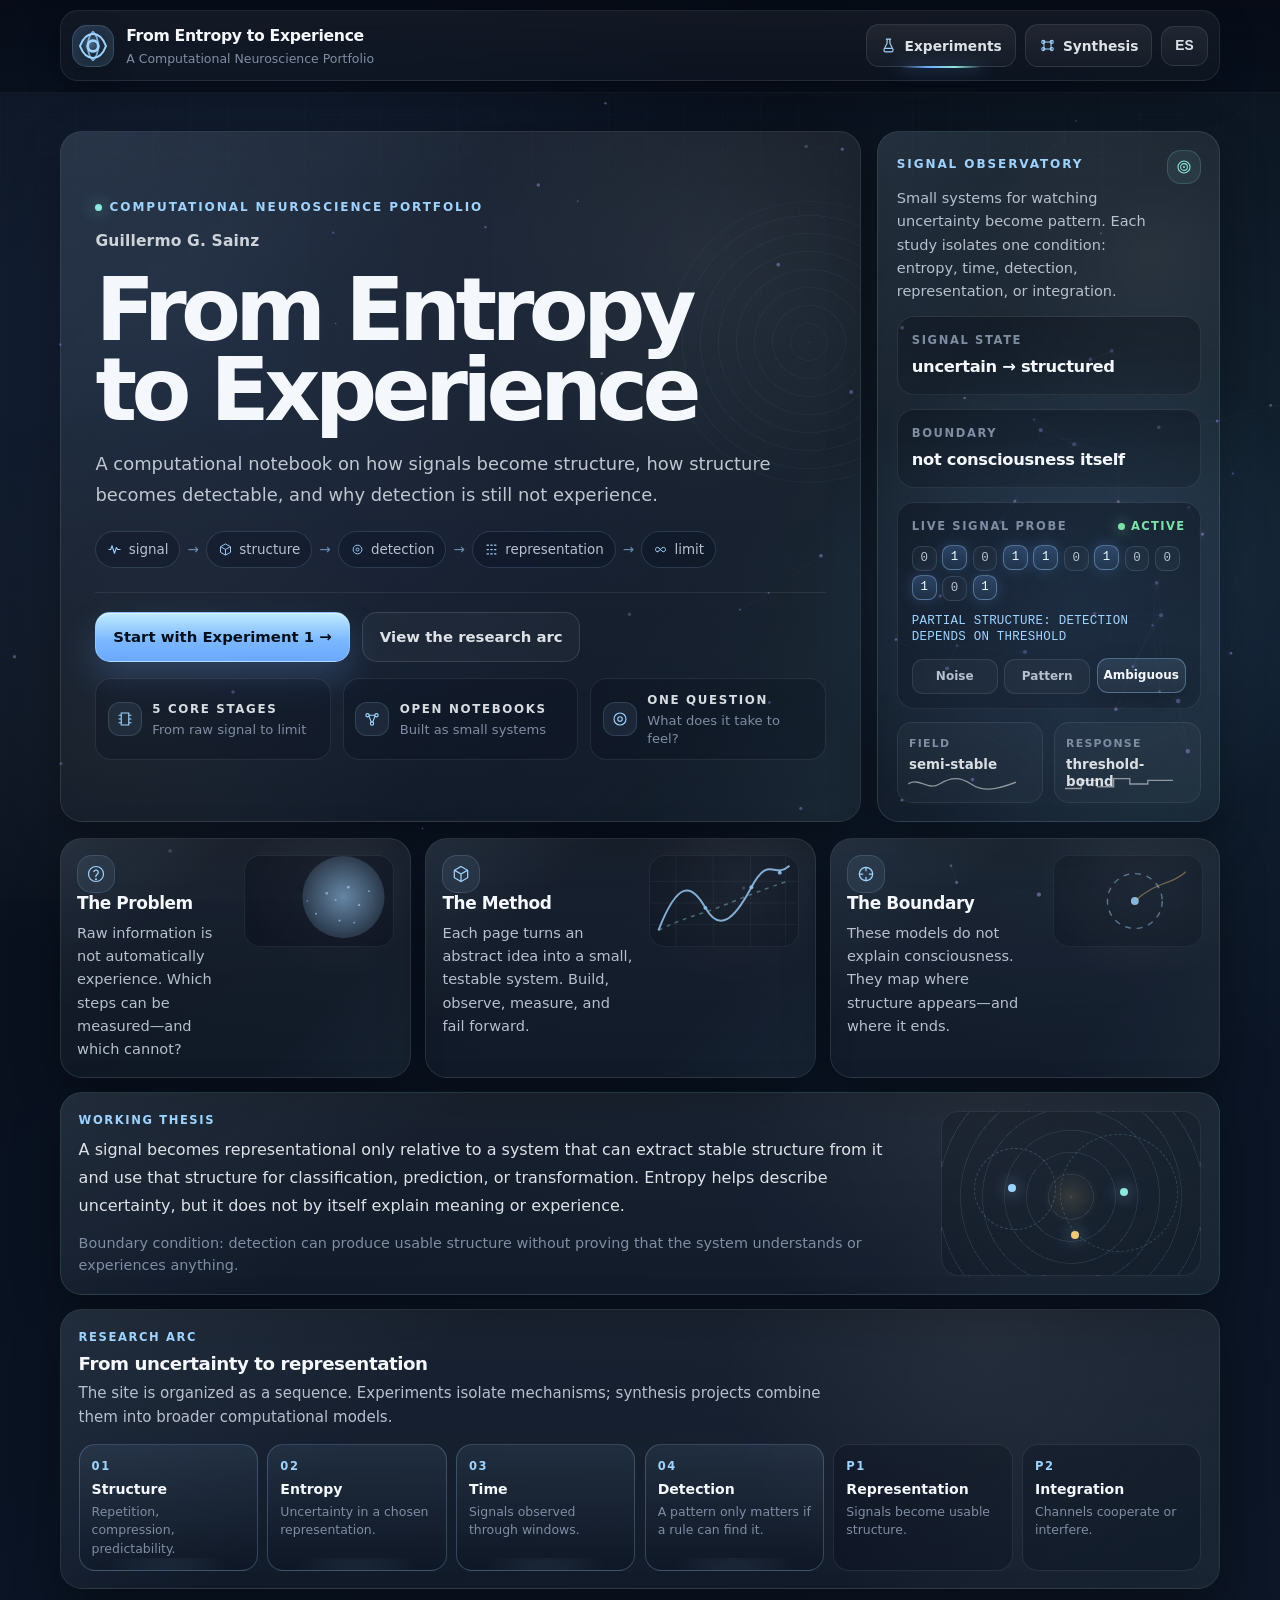
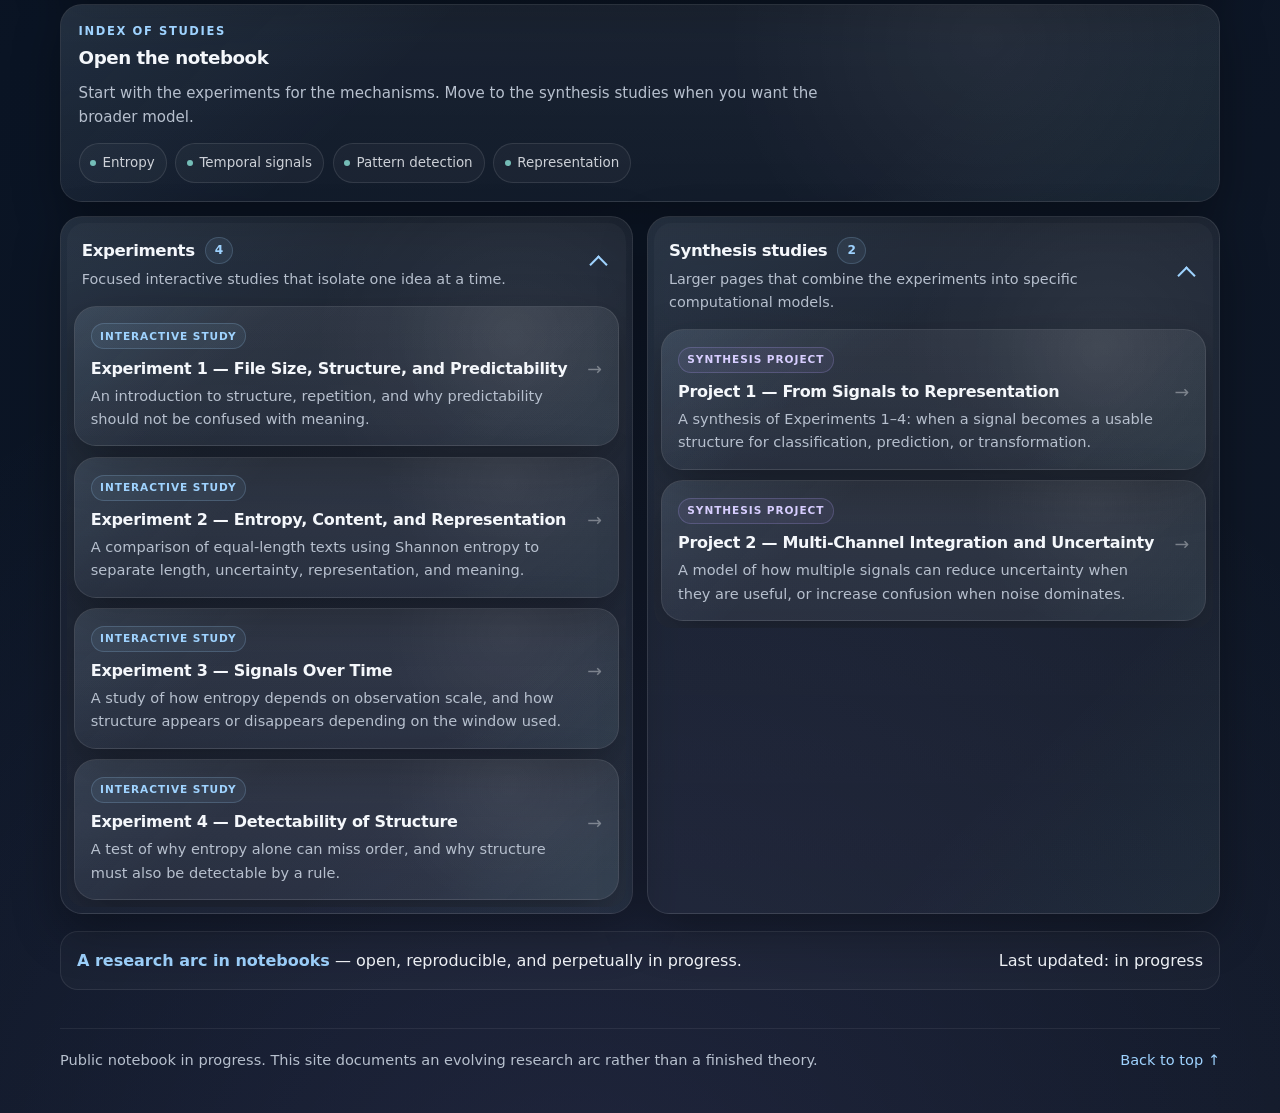
==== commit 7f614776: "Update print statement from 'Hello' to 'Goodbye'" ====
--- a/index.html
+++ b/index.html
@@ -8,79 +8,99 @@
 
   <style>
     :root {
-      --bg: #051630;
-      --bg-dark: #030a16;
-      --panel: rgba(255,255,255,0.03);
-      --panel-strong: rgba(255,255,255,0.075);
-      --text: #f0f4f8;
-      --muted: #a0aec0;
-      --muted-2: #7a8a9e;
-      --accent: #6ca8ff;
-      --accent-2: #8ad7ff;
-      --accent-3: #a78bfa;
-      --accent-glow: rgba(108, 168, 255, 0.3);
-      --border: rgba(255,255,255,0.08);
-      --border-strong: rgba(138,215,255,0.28);
-      --shadow: 0 16px 42px rgba(0,0,0,0.28);
-      --radius: 16px;
-      --max: 1100px;
-    }
-
-    * { box-sizing: border-box; }
+      --bg: #080f1d;
+      --bg-2: #0d1b2e;
+      --bg-3: #111827;
+
+      --panel: rgba(255,255,255,0.055);
+      --panel-soft: rgba(255,255,255,0.035);
+      --panel-strong: rgba(255,255,255,0.082);
+
+      --text: #f4f7fb;
+      --muted: #b7c0ce;
+      --muted-2: #7f8da3;
+
+      --blue: #6ca8ff;
+      --blue-soft: #9fd3ff;
+      --cyan: #8ee7dc;
+      --violet: #b8a4ff;
+      --amber: #f2c879;
+      --green: #7ee2a8;
+
+      --border: rgba(255,255,255,0.105);
+      --border-strong: rgba(159,211,255,0.28);
+
+      --shadow: 0 18px 48px rgba(0,0,0,0.32);
+      --radius: 22px;
+      --max: 1160px;
+    }
+
+    * {
+      box-sizing: border-box;
+    }
 
     html {
       scroll-behavior: smooth;
       scrollbar-width: thin;
-      scrollbar-color: #8ad7ff #061426;
-    }
-
-    ::-webkit-scrollbar { width: 12px; }
+      scrollbar-color: rgba(159,211,255,0.75) #080f1d;
+    }
+
+    ::-webkit-scrollbar {
+      width: 12px;
+    }
 
     ::-webkit-scrollbar-track {
-      background: linear-gradient(180deg, #07182f, var(--bg-dark));
+      background: #080f1d;
     }
 
     ::-webkit-scrollbar-thumb {
-      background: linear-gradient(180deg, #8ad7ff, #6ca8ff);
+      background: linear-gradient(180deg, rgba(159,211,255,0.9), rgba(184,164,255,0.75));
       border-radius: 999px;
-      border: 2px solid var(--bg-dark);
-    }
-
-    ::-webkit-scrollbar-thumb:hover {
-      background: linear-gradient(180deg, #b6ecff, #8ad7ff);
+      border: 3px solid #080f1d;
     }
 
     ::selection {
-      background: rgba(138, 215, 255, 0.28);
+      background: rgba(142,231,220,0.26);
       color: white;
     }
 
     body {
       margin: 0;
+      min-height: 100vh;
+      overflow-x: hidden;
       font-family: Inter, ui-sans-serif, system-ui, -apple-system, BlinkMacSystemFont, "Segoe UI", sans-serif;
-      background:
-        radial-gradient(circle at 15% 15%, rgba(108,168,255,0.12), transparent 24%),
-        radial-gradient(circle at 85% 10%, rgba(138,215,255,0.06), transparent 22%),
-        radial-gradient(circle at 50% 100%, rgba(167,139,250,0.06), transparent 30%),
-        linear-gradient(180deg, #07182f 0%, var(--bg) 45%, var(--bg-dark) 100%);
       color: var(--text);
       line-height: 1.62;
-      min-height: 100vh;
-      overflow-x: hidden;
-      transition: opacity 0.2s ease-in-out;
+      background:
+        radial-gradient(circle at 15% 12%, rgba(108,168,255,0.13), transparent 25%),
+        radial-gradient(circle at 90% 18%, rgba(142,231,220,0.08), transparent 24%),
+        radial-gradient(circle at 45% 105%, rgba(184,164,255,0.10), transparent 34%),
+        linear-gradient(145deg, #070c16 0%, #0a1424 46%, #101827 100%);
     }
 
     body::before {
       content: "";
       position: fixed;
       inset: 0;
+      z-index: 0;
+      pointer-events: none;
       background-image:
-        linear-gradient(rgba(255,255,255,0.02) 1px, transparent 1px),
-        linear-gradient(90deg, rgba(255,255,255,0.02) 1px, transparent 1px);
-      background-size: 34px 34px;
-      mask-image: linear-gradient(to bottom, rgba(0,0,0,0.5), transparent 86%);
+        linear-gradient(rgba(255,255,255,0.024) 1px, transparent 1px),
+        linear-gradient(90deg, rgba(255,255,255,0.024) 1px, transparent 1px);
+      background-size: 38px 38px;
+      mask-image: linear-gradient(to bottom, rgba(0,0,0,0.55), transparent 82%);
+    }
+
+    body::after {
+      content: "";
+      position: fixed;
+      inset: 0;
       pointer-events: none;
       z-index: 0;
+      background:
+        radial-gradient(circle at var(--probe-x, 82%) var(--probe-y, 36%), rgba(108,168,255,var(--probe-glow,0.14)), transparent 22%),
+        radial-gradient(circle at 10% 80%, rgba(242,200,121,0.035), transparent 24%);
+      transition: background 500ms ease;
     }
 
     #particleCanvas {
@@ -88,197 +108,309 @@
       inset: 0;
       width: 100%;
       height: 100%;
+      z-index: 0;
       pointer-events: none;
-      z-index: 0;
-      opacity: 0.78;
-    }
-
-    .glow-1,
-    .glow-2 {
-      position: fixed;
-      pointer-events: none;
-      z-index: 0;
-      filter: blur(24px);
-    }
-
-    .glow-1 {
-      inset: auto auto 8% -8%;
-      width: 340px;
-      height: 340px;
-      background: radial-gradient(circle, rgba(108,168,255,0.15), transparent 68%);
-    }
-
-    .glow-2 {
-      inset: 14% -7% auto auto;
-      width: 320px;
-      height: 320px;
-      background: radial-gradient(circle, rgba(158,123,255,0.12), transparent 68%);
+      opacity: 0.82;
     }
 
     a {
-      color: var(--accent);
+      color: inherit;
       text-decoration: none;
-      transition: all 0.2s cubic-bezier(0.4, 0, 0.2, 1);
-    }
-
-    a:hover { color: var(--accent-2); }
+    }
+
+    button,
+    a {
+      -webkit-tap-highlight-color: transparent;
+    }
 
     .container {
+      position: relative;
+      z-index: 1;
       width: min(calc(100% - 2rem), var(--max));
       margin: 0 auto;
-      position: relative;
-      z-index: 1;
     }
 
     .topbar {
       position: sticky;
       top: 0;
-      z-index: 30;
-      backdrop-filter: blur(16px) saturate(140%);
-      background: linear-gradient(180deg, rgba(5,22,48,0.85), rgba(5,22,48,0.5));
-      border-bottom: 1px solid rgba(255,255,255,0.05);
-    }
-
-    .topbar-inner {
+      z-index: 40;
+      padding: 0.65rem 0;
+      backdrop-filter: blur(18px) saturate(140%);
+      background:
+        linear-gradient(180deg, rgba(7,12,22,0.88), rgba(7,12,22,0.62));
+      border-bottom: 1px solid rgba(255,255,255,0.06);
+    }
+
+    .topbar-frame {
       display: flex;
+      align-items: center;
       justify-content: space-between;
+      gap: 1rem;
+      padding: 0.7rem;
+      border: 1px solid rgba(255,255,255,0.08);
+      border-radius: 18px;
+      background:
+        linear-gradient(180deg, rgba(255,255,255,0.052), rgba(255,255,255,0.027));
+      box-shadow: 0 12px 36px rgba(0,0,0,0.22);
+    }
+
+    .brand {
+      display: flex;
       align-items: center;
-      padding: 0.85rem 0;
-      gap: 1rem;
-      flex-wrap: wrap;
-    }
-
-    .brand {
+      gap: 0.75rem;
+      min-width: 0;
+    }
+
+    .brand-mark {
+      width: 42px;
+      height: 42px;
+      border-radius: 15px;
+      display: grid;
+      place-items: center;
+      flex: 0 0 auto;
+      color: var(--blue-soft);
+      background:
+        radial-gradient(circle at 45% 45%, rgba(159,211,255,0.38), transparent 34%),
+        linear-gradient(145deg, rgba(108,168,255,0.15), rgba(142,231,220,0.07));
+      border: 1px solid rgba(159,211,255,0.22);
+      box-shadow: inset 0 0 20px rgba(159,211,255,0.10), 0 10px 26px rgba(0,0,0,0.20);
+    }
+
+    .brand-copy {
+      min-width: 0;
+    }
+
+    .brand-title {
+      margin: 0;
+      color: var(--text);
       font-size: 0.98rem;
-      color: var(--muted);
-      font-weight: 650;
-      letter-spacing: -0.01em;
+      font-weight: 760;
+      letter-spacing: -0.02em;
+      white-space: nowrap;
+      overflow: hidden;
+      text-overflow: ellipsis;
+    }
+
+    .brand-subtitle {
+      margin: 0.05rem 0 0;
+      color: var(--muted-2);
+      font-size: 0.78rem;
+      white-space: nowrap;
+      overflow: hidden;
+      text-overflow: ellipsis;
     }
 
     .top-actions {
       display: flex;
-      gap: 0.65rem;
       align-items: center;
+      gap: 0.55rem;
       flex-wrap: wrap;
+      justify-content: flex-end;
     }
 
     .top-link,
     .lang-button {
-      border: 1px solid var(--border);
-      background: linear-gradient(180deg, rgba(255,255,255,0.05), rgba(255,255,255,0.02));
-      color: var(--text);
-      padding: 0.6rem 0.85rem;
-      border-radius: 12px;
+      position: relative;
+      display: inline-flex;
+      align-items: center;
+      justify-content: center;
+      gap: 0.45rem;
+      min-height: 40px;
+      padding: 0.58rem 0.82rem;
+      border-radius: 13px;
+      border: 1px solid rgba(255,255,255,0.10);
+      background:
+        linear-gradient(180deg, rgba(255,255,255,0.065), rgba(255,255,255,0.032));
+      color: rgba(244,247,251,0.9);
+      font-weight: 700;
+      font-size: 0.86rem;
       cursor: pointer;
-      font-size: 0.88rem;
-      font-weight: 500;
-      box-shadow: 0 4px 12px rgba(0,0,0,0.1);
-      transition: all 0.2s ease;
+      transition:
+        transform 180ms ease,
+        border-color 180ms ease,
+        background 180ms ease,
+        color 180ms ease,
+        box-shadow 180ms ease;
+    }
+
+    .top-link svg,
+    .lang-button svg {
+      width: 17px;
+      height: 17px;
+      color: var(--blue-soft);
     }
 
     .top-link:hover,
     .lang-button:hover {
-      border-color: rgba(108,168,255,0.3);
-      background: linear-gradient(180deg, rgba(255,255,255,0.08), rgba(255,255,255,0.04));
-      color: #fff;
+      transform: translateY(-1px);
+      border-color: rgba(159,211,255,0.34);
+      background:
+        linear-gradient(180deg, rgba(255,255,255,0.095), rgba(255,255,255,0.045));
+      box-shadow: 0 12px 30px rgba(0,0,0,0.18);
+    }
+
+    .top-link.active::after {
+      content: "";
+      position: absolute;
+      left: 22%;
+      right: 22%;
+      bottom: -2px;
+      height: 2px;
+      border-radius: 999px;
+      background: linear-gradient(90deg, transparent, var(--blue), var(--cyan), transparent);
+      box-shadow: 0 0 16px rgba(108,168,255,0.8);
     }
 
     header.hero {
-      padding: 4.5rem 0 2rem;
+      padding: 2.4rem 0 0.75rem;
     }
 
     .hero-grid {
       display: grid;
-      grid-template-columns: minmax(0, 1.4fr) minmax(300px, 0.6fr);
-      gap: 2rem;
+      grid-template-columns: minmax(0, 1.45fr) minmax(310px, 0.62fr);
+      gap: 1rem;
       align-items: stretch;
     }
 
-    .hero-card,
-    .side-card,
-    .section-card,
-    .mini-card,
-    .hub-card,
-    .group-shell,
-    .timeline-card,
-    .thesis-card {
-      background: linear-gradient(145deg, rgba(255,255,255,0.04) 0%, rgba(255,255,255,0.01) 100%);
+    .surface {
+      position: relative;
+      overflow: hidden;
       border: 1px solid var(--border);
       border-radius: var(--radius);
+      background:
+        linear-gradient(180deg, rgba(255,255,255,0.062), rgba(255,255,255,0.032));
       box-shadow: var(--shadow);
-      position: relative;
-      overflow: hidden;
-      backdrop-filter: blur(12px);
-    }
-
-    .hero-card::before,
-    .side-card::before,
-    .section-card::before,
-    .mini-card::before,
-    .hub-card::before,
-    .group-shell::before,
-    .timeline-card::before,
-    .thesis-card::before {
+    }
+
+    .surface::before {
       content: "";
       position: absolute;
       inset: 0;
-      background: linear-gradient(135deg, rgba(108,168,255,0.06), transparent 35%, transparent 65%, rgba(138,215,255,0.03));
       pointer-events: none;
+      background:
+        linear-gradient(135deg, rgba(159,211,255,0.075), transparent 30%, transparent 72%, rgba(142,231,220,0.045)),
+        radial-gradient(circle at 80% 18%, rgba(255,255,255,0.05), transparent 28%);
+    }
+
+    .surface > * {
+      position: relative;
+      z-index: 1;
     }
 
     .hero-card {
-      padding: clamp(1.5rem, 4vw, 2.5rem);
+      min-height: 420px;
+      padding: clamp(1.35rem, 3.2vw, 2.15rem);
+      display: grid;
+      align-content: center;
+    }
+
+    .hero-card::after {
+      content: "";
+      position: absolute;
+      right: -90px;
+      top: 10%;
+      width: 280px;
+      height: 280px;
+      border-radius: 999px;
+      border: 1px solid rgba(159,211,255,0.08);
+      background:
+        repeating-radial-gradient(circle, rgba(159,211,255,0.08) 0 1px, transparent 1px 18px);
+      opacity: 0.55;
+      pointer-events: none;
     }
 
     .side-card {
-      padding: 1.5rem;
+      padding: 1.15rem;
       display: grid;
+      gap: 0.85rem;
       align-content: space-between;
-      gap: 1.25rem;
+      border-color: rgba(159,211,255,0.16);
     }
 
     .eyebrow {
-      display: inline-block;
-      color: var(--accent-2);
+      display: inline-flex;
+      align-items: center;
+      gap: 0.45rem;
+      color: var(--blue-soft);
       font-size: 0.75rem;
-      letter-spacing: 0.15em;
+      letter-spacing: 0.16em;
       text-transform: uppercase;
-      margin-bottom: 0.75rem;
-      font-weight: 700;
+      margin-bottom: 0.7rem;
+      font-weight: 820;
+    }
+
+    .eyebrow-dot {
+      width: 7px;
+      height: 7px;
+      border-radius: 999px;
+      background: var(--cyan);
+      box-shadow: 0 0 16px rgba(142,231,220,0.75);
     }
 
     .hero-name {
-      font-size: 1rem;
-      color: rgba(240,244,248,0.85);
-      margin: 0 0 1.25rem;
-      letter-spacing: 0.03em;
-      font-weight: 500;
+      margin: 0 0 1rem;
+      color: rgba(244,247,251,0.82);
+      font-size: 0.97rem;
+      font-weight: 560;
+      letter-spacing: 0.01em;
     }
 
     h1 {
-      font-size: clamp(2.5rem, 5.5vw, 4.5rem);
-      line-height: 1.05;
-      margin: 0 0 1.25rem;
-      font-weight: 800;
-      letter-spacing: -0.04em;
-      background: linear-gradient(to bottom right, #ffffff 30%, #a2c4ff);
-      -webkit-background-clip: text;
-      -webkit-text-fill-color: transparent;
+      margin: 0;
+      max-width: 760px;
+      font-size: clamp(2.7rem, 7.2vw, 5.45rem);
+      line-height: 0.92;
+      letter-spacing: -0.065em;
+      color: var(--text);
+      text-wrap: balance;
     }
 
     .lede {
-      font-size: 1.1rem;
+      margin: 1.2rem 0 0;
+      max-width: 72ch;
+      color: rgba(225,231,241,0.83);
+      font-size: clamp(1rem, 1.5vw, 1.12rem);
+      line-height: 1.72;
+    }
+
+    .signal-chain {
+      display: flex;
+      flex-wrap: wrap;
+      align-items: center;
+      gap: 0.45rem;
+      margin-top: 1.25rem;
       color: var(--muted);
-      max-width: 68ch;
-      margin: 0;
-      line-height: 1.7;
+      font-size: 0.84rem;
+    }
+
+    .chain-node {
+      display: inline-flex;
+      align-items: center;
+      gap: 0.4rem;
+      padding: 0.42rem 0.68rem;
+      border: 1px solid rgba(159,211,255,0.17);
+      background: rgba(2,6,23,0.22);
+      border-radius: 999px;
+      backdrop-filter: blur(10px);
+    }
+
+    .chain-node svg {
+      width: 15px;
+      height: 15px;
+      color: var(--blue-soft);
+    }
+
+    .chain-arrow {
+      color: rgba(159,211,255,0.62);
     }
 
     .hero-actions {
       display: flex;
-      gap: 0.85rem;
       flex-wrap: wrap;
-      margin-top: 1.75rem;
+      gap: 0.78rem;
+      margin-top: 1.5rem;
+      padding-top: 1.15rem;
+      border-top: 1px solid rgba(255,255,255,0.075);
     }
 
     .primary-button,
@@ -286,330 +418,602 @@
       display: inline-flex;
       align-items: center;
       justify-content: center;
-      gap: 0.5rem;
+      gap: 0.45rem;
+      min-height: 48px;
+      border-radius: 15px;
+      padding: 0.75rem 1.05rem;
+      font-size: 0.93rem;
+      font-weight: 800;
+      transition:
+        transform 180ms ease,
+        border-color 180ms ease,
+        background 180ms ease,
+        box-shadow 180ms ease,
+        color 180ms ease;
+    }
+
+    .primary-button {
+      color: #06101d;
+      border: 1px solid rgba(159,211,255,0.58);
+      background:
+        linear-gradient(180deg, #bfeaff, #7ab7ff 58%, #6ca8ff);
+      box-shadow:
+        0 16px 34px rgba(108,168,255,0.22),
+        inset 0 1px 0 rgba(255,255,255,0.45);
+    }
+
+    .primary-button:hover {
+      transform: translateY(-2px);
+      box-shadow:
+        0 20px 44px rgba(108,168,255,0.30),
+        inset 0 1px 0 rgba(255,255,255,0.55);
+    }
+
+    .secondary-button {
+      color: rgba(244,247,251,0.9);
+      border: 1px solid rgba(255,255,255,0.12);
+      background: rgba(255,255,255,0.035);
+    }
+
+    .secondary-button:hover {
+      transform: translateY(-2px);
+      color: var(--blue-soft);
+      border-color: rgba(159,211,255,0.28);
+      background: rgba(255,255,255,0.06);
+    }
+
+    .hero-metrics {
+      display: grid;
+      grid-template-columns: repeat(3, 1fr);
+      gap: 0.75rem;
+      margin-top: 1.05rem;
+    }
+
+    .metric {
+      display: flex;
+      align-items: center;
+      gap: 0.65rem;
+      min-height: 74px;
+      padding: 0.72rem;
+      border-radius: 16px;
+      border: 1px solid rgba(255,255,255,0.085);
+      background: rgba(2,6,23,0.20);
+    }
+
+    .metric-icon {
+      width: 34px;
+      height: 34px;
       border-radius: 12px;
-      padding: 0.8rem 1.2rem;
-      font-size: 0.95rem;
-      font-weight: 700;
-      border: 1px solid rgba(138,215,255,0.2);
-    }
-
-    .primary-button {
-      color: #030a16;
-      background: linear-gradient(180deg, #b6ecff, #6ca8ff);
-      box-shadow: 0 12px 28px rgba(108,168,255,0.18);
-    }
-
-    .primary-button:hover {
-      color: #030a16;
-      transform: translateY(-2px);
-      box-shadow: 0 16px 36px rgba(108,168,255,0.25);
-    }
-
-    .secondary-button {
-      color: var(--text);
-      background: rgba(255,255,255,0.03);
-    }
-
-    .secondary-button:hover {
-      color: #fff;
-      transform: translateY(-2px);
-      background: rgba(255,255,255,0.06);
-      border-color: rgba(138,215,255,0.3);
+      display: grid;
+      place-items: center;
+      flex: 0 0 auto;
+      color: var(--blue-soft);
+      background: rgba(159,211,255,0.08);
+      border: 1px solid rgba(159,211,255,0.16);
+    }
+
+    .metric-icon svg {
+      width: 18px;
+      height: 18px;
+    }
+
+    .metric-title {
+      margin: 0;
+      color: rgba(244,247,251,0.88);
+      font-size: 0.74rem;
+      letter-spacing: 0.14em;
+      text-transform: uppercase;
+      font-weight: 820;
+    }
+
+    .metric-text {
+      margin: 0.12rem 0 0;
+      color: var(--muted-2);
+      font-size: 0.82rem;
+      line-height: 1.35;
+    }
+
+    .side-head {
+      display: flex;
+      align-items: flex-start;
+      justify-content: space-between;
+      gap: 1rem;
+    }
+
+    .side-icon {
+      width: 34px;
+      height: 34px;
+      border-radius: 14px;
+      display: grid;
+      place-items: center;
+      flex: 0 0 auto;
+      color: var(--cyan);
+      background: rgba(142,231,220,0.08);
+      border: 1px solid rgba(142,231,220,0.18);
+    }
+
+    .side-icon svg {
+      width: 18px;
+      height: 18px;
+    }
+
+    p {
+      margin-top: 0;
+      color: var(--muted);
+    }
+
+    .small {
+      margin-bottom: 0;
+      color: var(--muted);
+      font-size: 0.91rem;
+      line-height: 1.6;
     }
 
     .side-stat,
     .signal-probe {
-      padding: 1rem;
-      border: 1px solid rgba(255,255,255,0.06);
-      background: rgba(0,0,0,0.2);
-      border-radius: 12px;
+      border: 1px solid rgba(255,255,255,0.085);
+      background:
+        linear-gradient(180deg, rgba(3,7,18,0.32), rgba(3,7,18,0.18));
+      border-radius: 17px;
+      padding: 0.88rem;
     }
 
     .stat-label {
-      margin: 0 0 0.35rem;
+      margin: 0 0 0.25rem;
       color: var(--muted-2);
-      font-size: 0.75rem;
-      letter-spacing: 0.1em;
+      font-size: 0.72rem;
+      letter-spacing: 0.14em;
       text-transform: uppercase;
-      font-weight: 700;
+      font-weight: 820;
     }
 
     .stat-value {
       margin: 0;
       color: var(--text);
-      font-size: 1.1rem;
-      font-weight: 600;
-      letter-spacing: -0.01em;
+      font-size: 1.02rem;
+      font-weight: 780;
+      letter-spacing: -0.02em;
+    }
+
+    .probe-topline {
+      display: flex;
+      align-items: center;
+      justify-content: space-between;
+      gap: 0.75rem;
+      margin-bottom: 0.55rem;
+    }
+
+    .active-indicator {
+      display: inline-flex;
+      align-items: center;
+      gap: 0.35rem;
+      color: var(--green);
+      font-size: 0.72rem;
+      letter-spacing: 0.12em;
+      text-transform: uppercase;
+      font-weight: 820;
+    }
+
+    .active-indicator::before {
+      content: "";
+      width: 7px;
+      height: 7px;
+      border-radius: 999px;
+      background: var(--green);
+      box-shadow: 0 0 14px rgba(126,226,168,0.7);
     }
 
     .probe-line {
       display: flex;
-      gap: 0.3rem;
       flex-wrap: wrap;
-      margin-top: 0.85rem;
-    }
-
-    /* Refined LED style bits */
+      gap: 0.35rem;
+      margin-top: 0.65rem;
+    }
+
     .probe-bit {
-      width: 1.4rem;
-      height: 1.8rem;
+      width: 1.55rem;
+      height: 1.55rem;
       display: inline-flex;
       align-items: center;
       justify-content: center;
-      border-radius: 4px;
-      font-family: ui-monospace, SFMono-Regular, Menlo, Monaco, Consolas, monospace;
-      font-size: 0.8rem;
-      font-weight: 700;
-      border: 1px solid rgba(138,215,255,0.15);
-      background: rgba(255,255,255,0.02);
-      color: var(--muted-2);
-      transition: all 0.3s cubic-bezier(0.4, 0, 0.2, 1);
+      border-radius: 0.55rem;
+      border: 1px solid rgba(159,211,255,0.15);
+      background: rgba(255,255,255,0.03);
+      color: var(--muted);
+      font-family: ui-monospace, SFMono-Regular, Menlo, Monaco, Consolas, "Liberation Mono", monospace;
+      font-size: 0.78rem;
+      transition:
+        background 220ms ease,
+        color 220ms ease,
+        border-color 220ms ease,
+        box-shadow 220ms ease,
+        transform 220ms ease;
     }
 
     .probe-bit.one {
-      background: var(--accent-glow);
-      color: #fff;
-      box-shadow: 0 0 10px var(--accent-glow);
-      border-color: var(--accent);
+      color: #ecfeff;
+      border-color: rgba(159,211,255,0.38);
+      background:
+        linear-gradient(180deg, rgba(108,168,255,0.25), rgba(108,168,255,0.10));
+      box-shadow: 0 0 16px rgba(108,168,255,0.22);
+      transform: translateY(-1px);
     }
 
     .probe-status {
-      margin-top: 0.85rem;
-      color: var(--accent-2);
-      font-family: ui-monospace, SFMono-Regular, Menlo, monospace;
-      font-size: 0.75rem;
+      min-height: 2.65em;
+      margin: 0.72rem 0 0;
+      color: var(--blue-soft);
+      font-size: 0.78rem;
+      line-height: 1.36;
+      font-family: ui-monospace, SFMono-Regular, Menlo, Monaco, Consolas, "Liberation Mono", monospace;
+      letter-spacing: 0.02em;
       text-transform: uppercase;
-      letter-spacing: 0.05em;
-      font-weight: 600;
-      opacity: 0.9;
     }
 
     .probe-controls {
       display: grid;
       grid-template-columns: repeat(3, 1fr);
-      gap: 0.5rem;
-      margin-top: 0.85rem;
+      gap: 0.42rem;
+      margin-top: 0.78rem;
     }
 
     .probe-button {
-      border: 1px solid rgba(255,255,255,0.08);
-      background: rgba(255,255,255,0.03);
+      min-height: 34px;
+      padding: 0.42rem 0.35rem;
+      border: 1px solid rgba(255,255,255,0.095);
+      border-radius: 11px;
+      background: rgba(255,255,255,0.035);
       color: var(--muted);
-      border-radius: 6px;
-      padding: 0.5rem 0.25rem;
-      font-size: 0.7rem;
-      font-weight: 600;
-      letter-spacing: 0.02em;
+      font: inherit;
+      font-size: 0.75rem;
+      font-weight: 760;
       cursor: pointer;
-      transition: all 0.2s ease;
+      transition:
+        transform 180ms ease,
+        border-color 180ms ease,
+        background 180ms ease,
+        color 180ms ease,
+        box-shadow 180ms ease;
     }
 
     .probe-button:hover,
     .probe-button.active {
-      border-color: rgba(138,215,255,0.4);
-      background: rgba(108,168,255,0.1);
+      transform: translateY(-1px);
       color: var(--text);
-    }
-
-    .signal-chain {
-      display: flex;
-      flex-wrap: wrap;
-      align-items: center;
-      gap: 0.5rem;
-      margin-top: 1.5rem;
+      border-color: rgba(159,211,255,0.34);
+      background:
+        linear-gradient(180deg, rgba(159,211,255,0.12), rgba(255,255,255,0.045));
+      box-shadow: 0 10px 24px rgba(0,0,0,0.18);
+    }
+
+    .side-mini {
+      display: grid;
+      grid-template-columns: 1fr 1fr;
+      gap: 0.65rem;
+    }
+
+    .micro-panel {
+      min-height: 76px;
+      border: 1px solid rgba(255,255,255,0.075);
+      border-radius: 15px;
+      background: rgba(255,255,255,0.026);
+      padding: 0.7rem;
+      overflow: hidden;
+      position: relative;
+    }
+
+    .micro-title {
+      margin: 0;
       color: var(--muted-2);
-      font-size: 0.85rem;
-      font-weight: 500;
-    }
-
-    .chain-node {
-      border: 1px solid rgba(138,215,255,0.15);
-      background: rgba(0,0,0,0.2);
-      border-radius: 999px;
-      padding: 0.35rem 0.75rem;
-    }
-
-    .chain-arrow {
-      color: rgba(138,215,255,0.5);
+      font-size: 0.68rem;
+      letter-spacing: 0.12em;
+      text-transform: uppercase;
+      font-weight: 820;
+    }
+
+    .micro-value {
+      margin: 0.25rem 0 0;
+      color: rgba(244,247,251,0.88);
+      font-size: 0.84rem;
+      font-weight: 720;
+      line-height: 1.28;
+    }
+
+    .micro-wave {
+      position: absolute;
+      left: 0.65rem;
+      right: 0.65rem;
+      bottom: 0.55rem;
+      height: 18px;
+      opacity: 0.8;
+    }
+
+    main {
+      padding: 0.25rem 0 2.4rem;
+    }
+
+    .stack {
+      display: grid;
+      gap: 0.9rem;
+    }
+
+    .info-grid {
+      display: grid;
+      grid-template-columns: 0.9fr 1fr 1fr;
+      gap: 0.9rem;
+    }
+
+    .mini-card {
+      min-height: 150px;
+      padding: 1rem;
+      display: grid;
+      grid-template-columns: minmax(0, 1fr) auto;
+      gap: 1rem;
+      align-items: start;
+    }
+
+    .card-icon {
+      width: 38px;
+      height: 38px;
+      display: grid;
+      place-items: center;
+      border-radius: 15px;
+      color: var(--blue-soft);
+      background: rgba(159,211,255,0.08);
+      border: 1px solid rgba(159,211,255,0.16);
+      flex: 0 0 auto;
+    }
+
+    .card-icon svg {
+      width: 20px;
+      height: 20px;
+    }
+
+    .mini-visual {
+      width: 150px;
+      height: 92px;
+      border-radius: 16px;
+      border: 1px solid rgba(255,255,255,0.07);
+      background: rgba(3,7,18,0.20);
+      opacity: 0.88;
+      overflow: hidden;
+    }
+
+    h2 {
+      margin: 0 0 0.45rem;
+      color: var(--text);
+      font-size: 1.06rem;
+      line-height: 1.2;
+      letter-spacing: -0.025em;
+    }
+
+    h3 {
+      margin: 0 0 0.3rem;
+      color: var(--text);
+      font-size: 1rem;
+      line-height: 1.32;
+      letter-spacing: -0.018em;
     }
 
     .thesis-card {
-      padding: 1.5rem;
-      border-color: rgba(138,215,255,0.15);
-      background:
-        linear-gradient(180deg, rgba(255,255,255,0.05), rgba(255,255,255,0.02)),
-        radial-gradient(circle at top left, rgba(138,215,255,0.08), transparent 40%);
+      padding: 1.1rem;
+      display: grid;
+      grid-template-columns: minmax(0, 1fr) 260px;
+      gap: 1rem;
+      align-items: stretch;
+      border-color: rgba(142,231,220,0.16);
+    }
+
+    .hub-kicker,
+    .card-kicker {
+      margin-bottom: 0.4rem;
+      color: var(--blue-soft);
+      font-size: 0.72rem;
+      letter-spacing: 0.14em;
+      text-transform: uppercase;
+      font-weight: 820;
     }
 
     .thesis-text {
+      max-width: 82ch;
       margin: 0;
-      color: var(--text);
-      font-size: 1.05rem;
-      line-height: 1.8;
-      max-width: 80ch;
+      color: rgba(244,247,251,0.90);
+      font-size: 1rem;
+      line-height: 1.75;
     }
 
     .boundary-note {
-      margin: 1rem 0 0;
+      margin: 0.75rem 0 0;
       color: var(--muted-2);
       font-size: 0.9rem;
-    }
-
-    main {
-      padding: 0.5rem 0 3rem;
-    }
-
-    .stack {
+      line-height: 1.56;
+    }
+
+    .thesis-visual {
+      position: relative;
+      min-height: 160px;
+      border-radius: 18px;
+      border: 1px solid rgba(255,255,255,0.075);
+      background:
+        radial-gradient(circle at 50% 52%, rgba(242,200,121,0.14), transparent 18%),
+        repeating-radial-gradient(circle at 50% 52%, rgba(159,211,255,0.10) 0 1px, transparent 1px 22px),
+        rgba(3,7,18,0.16);
+      overflow: hidden;
+    }
+
+    .thesis-visual::before,
+    .thesis-visual::after {
+      content: "";
+      position: absolute;
+      border-radius: 999px;
+      border: 1px dashed rgba(159,211,255,0.24);
+    }
+
+    .thesis-visual::before {
+      width: 80px;
+      height: 80px;
+      left: 32px;
+      top: 36px;
+    }
+
+    .thesis-visual::after {
+      width: 116px;
+      height: 116px;
+      right: 22px;
+      top: 22px;
+      border-color: rgba(142,231,220,0.20);
+    }
+
+    .visual-point {
+      position: absolute;
+      width: 8px;
+      height: 8px;
+      border-radius: 999px;
+      background: var(--blue-soft);
+      box-shadow: 0 0 16px rgba(159,211,255,0.8);
+    }
+
+    .visual-point.p1 { left: 66px; top: 72px; }
+    .visual-point.p2 { right: 72px; top: 76px; background: var(--cyan); }
+    .visual-point.p3 { left: 50%; bottom: 36px; background: var(--amber); }
+
+    .timeline-card {
+      padding: 1.1rem;
+    }
+
+    .hub-title {
+      margin: 0;
+      font-size: 1.14rem;
+      letter-spacing: -0.025em;
+    }
+
+    .hub-note {
+      max-width: 78ch;
+      margin: 0.35rem 0 0;
+      color: var(--muted);
+      font-size: 0.94rem;
+    }
+
+    .timeline {
       display: grid;
-      gap: 1.25rem;
-    }
-
-    .info-grid {
-      display: grid;
-      grid-template-columns: repeat(3, 1fr);
-      gap: 1.25rem;
-    }
-
-    .mini-card {
-      padding: 1.25rem;
+      grid-template-columns: repeat(6, 1fr);
+      gap: 0.58rem;
+      margin-top: 0.9rem;
+    }
+
+    .timeline-step {
+      position: relative;
+      min-height: 122px;
+      padding: 0.75rem;
+      border: 1px solid rgba(255,255,255,0.085);
+      border-radius: 16px;
+      background: rgba(3,7,18,0.22);
+      overflow: hidden;
+    }
+
+    .timeline-step::after {
+      content: "";
+      position: absolute;
+      inset: auto -10% -55% -10%;
+      height: 80px;
+      background: radial-gradient(circle, rgba(159,211,255,0.12), transparent 60%);
+      opacity: 0;
+      transition: opacity 200ms ease;
+    }
+
+    .timeline-step.active {
+      border-color: rgba(159,211,255,0.24);
+      background:
+        linear-gradient(180deg, rgba(159,211,255,0.085), rgba(3,7,18,0.18));
+    }
+
+    .timeline-step.active::after {
+      opacity: 1;
+    }
+
+    .timeline-num {
+      margin-bottom: 0.35rem;
+      color: var(--blue-soft);
+      font-size: 0.72rem;
+      font-weight: 850;
+      letter-spacing: 0.14em;
+      text-transform: uppercase;
+    }
+
+    .timeline-title {
+      margin: 0 0 0.3rem;
+      color: var(--text);
+      font-size: 0.88rem;
+      font-weight: 800;
+      line-height: 1.25;
+    }
+
+    .timeline-text {
+      margin: 0;
+      color: var(--muted-2);
+      font-size: 0.78rem;
+      line-height: 1.45;
     }
 
     .hub-card {
-      padding: 1.5rem;
+      padding: 1.1rem;
     }
 
     .hub-top {
       display: flex;
       justify-content: space-between;
+      gap: 1rem;
       align-items: flex-start;
-      gap: 1rem;
       flex-wrap: wrap;
-      margin-bottom: 1rem;
-    }
-
-    .hub-kicker,
-    .card-kicker {
-      font-size: 0.75rem;
-      letter-spacing: 0.12em;
-      text-transform: uppercase;
-      color: var(--accent-2);
-      margin-bottom: 0.5rem;
-      font-weight: 700;
-    }
-
-    .hub-title {
-      margin: 0;
-      font-size: 1.25rem;
-      letter-spacing: -0.02em;
-      color: #fff;
-    }
-
-    .hub-note {
-      color: var(--muted);
-      max-width: 68ch;
-      margin: 0;
-      line-height: 1.6;
+      margin-bottom: 0.75rem;
     }
 
     .hub-chips {
       display: flex;
-      gap: 0.5rem;
       flex-wrap: wrap;
-      margin-top: 1rem;
+      gap: 0.55rem;
+      margin-top: 0.85rem;
     }
 
     .chip {
-      border: 1px solid rgba(255,255,255,0.08);
-      background: rgba(255,255,255,0.02);
-      color: var(--muted);
-      padding: 0.4rem 0.8rem;
+      display: inline-flex;
+      align-items: center;
+      gap: 0.38rem;
+      border: 1px solid rgba(255,255,255,0.10);
+      background: rgba(255,255,255,0.035);
+      color: rgba(244,247,251,0.82);
+      padding: 0.5rem 0.68rem;
       border-radius: 999px;
-      font-size: 0.85rem;
-      font-weight: 500;
-    }
-
-    .timeline-card {
-      padding: 1.5rem;
-    }
-
-    .timeline {
+      font-size: 0.84rem;
+    }
+
+    .chip::before {
+      content: "";
+      width: 6px;
+      height: 6px;
+      border-radius: 999px;
+      background: var(--cyan);
+      opacity: 0.78;
+    }
+
+    .notebook-grid {
       display: grid;
-      grid-template-columns: repeat(6, 1fr);
-      gap: 0.75rem;
-      margin-top: 1.25rem;
-    }
-
-    @media (min-width: 980px) {
-      .timeline {
-        position: relative;
-      }
-      /* Research Arc Thread */
-      .timeline::before {
-        content: "";
-        position: absolute;
-        top: 50%;
-        left: 2%;
-        right: 2%;
-        height: 1px;
-        background: linear-gradient(90deg, rgba(108,168,255,0.4) 0%, rgba(255,255,255,0.05) 100%);
-        z-index: 0;
-      }
-    }
-
-    .timeline-step {
-      border: 1px solid rgba(255,255,255,0.06);
-      background: rgba(0,0,0,0.3);
-      border-radius: 12px;
-      padding: 1rem;
-      min-height: 120px;
-      position: relative;
-      z-index: 1;
-      backdrop-filter: blur(8px);
-    }
-
-    .timeline-step.active {
-      border-color: rgba(138,215,255,0.3);
-      background: rgba(14,165,233,0.08);
-      box-shadow: 0 4px 12px rgba(0,0,0,0.1);
-    }
-
-    .timeline-num {
-      color: var(--accent-2);
-      font-size: 0.75rem;
-      font-weight: 800;
-      letter-spacing: 0.1em;
-      text-transform: uppercase;
-      margin-bottom: 0.5rem;
-    }
-
-    .timeline-title {
-      color: #fff;
-      font-size: 0.9rem;
-      font-weight: 600;
-      line-height: 1.3;
-      margin: 0 0 0.5rem;
-    }
-
-    .timeline-text {
-      color: var(--muted-2);
-      font-size: 0.8rem;
-      line-height: 1.5;
-      margin: 0;
+      grid-template-columns: 1fr 1fr;
+      gap: 0.9rem;
     }
 
     .group-shell {
-      padding: 0.5rem;
+      padding: 0.35rem;
     }
 
     details.group {
-      border-radius: 12px;
+      border-radius: 18px;
       overflow: hidden;
       background: rgba(255,255,255,0.015);
     }
 
     details.group[open] {
-      background: rgba(255,255,255,0.025);
+      background: rgba(255,255,255,0.026);
     }
 
     summary.group-summary {
@@ -619,9 +1023,9 @@
       justify-content: space-between;
       align-items: center;
       gap: 1rem;
-      padding: 1rem;
-      border-radius: 12px;
-      transition: background 0.2s ease;
+      padding: 0.9rem 0.95rem;
+      border-radius: 18px;
+      transition: background 180ms ease;
     }
 
     summary.group-summary::-webkit-details-marker {
@@ -629,22 +1033,21 @@
     }
 
     summary.group-summary:hover {
-      background: rgba(255,255,255,0.04);
+      background: rgba(255,255,255,0.038);
     }
 
     .group-meta {
       display: flex;
       align-items: center;
-      gap: 0.75rem;
+      gap: 0.62rem;
       flex-wrap: wrap;
     }
 
     .group-title {
       margin: 0;
-      font-size: 1.1rem;
-      font-weight: 600;
-      letter-spacing: -0.01em;
-      color: #fff;
+      font-size: 1.04rem;
+      letter-spacing: -0.025em;
+      color: var(--text);
     }
 
     .count-badge {
@@ -652,127 +1055,120 @@
       align-items: center;
       justify-content: center;
       min-width: 1.8rem;
-      padding: 0.15rem 0.5rem;
+      padding: 0.16rem 0.48rem;
       border-radius: 999px;
-      background: rgba(108,168,255,0.12);
-      color: var(--accent-2);
-      font-size: 0.75rem;
-      font-weight: 700;
-      border: 1px solid rgba(108,168,255,0.15);
+      border: 1px solid rgba(159,211,255,0.18);
+      background: rgba(159,211,255,0.08);
+      color: var(--blue-soft);
+      font-size: 0.76rem;
+      font-weight: 820;
     }
 
     .group-desc {
-      margin: 0.3rem 0 0;
+      margin: 0.25rem 0 0;
       color: var(--muted);
       font-size: 0.9rem;
     }
 
     .chevron {
-      width: 12px;
-      height: 12px;
+      width: 13px;
+      height: 13px;
+      margin-right: 0.35rem;
       border-right: 2px solid var(--muted);
       border-bottom: 2px solid var(--muted);
       transform: rotate(45deg);
-      transition: transform 0.2s ease, border-color 0.2s ease;
-      margin-right: 0.5rem;
+      transition: transform 200ms ease, border-color 200ms ease;
       flex: 0 0 auto;
     }
 
     details[open] .chevron {
       transform: rotate(225deg);
-      border-color: var(--accent-2);
+      border-color: var(--blue-soft);
     }
 
     .group-content {
-      padding: 0 0.5rem 0.5rem;
       display: grid;
-      gap: 0.75rem;
+      gap: 0.65rem;
+      padding: 0 0.45rem 0.45rem;
     }
 
     .section-card {
-      padding: 1.1rem 1.25rem;
       display: block;
+      padding: 0.95rem 1rem;
+      color: inherit;
       text-decoration: none;
-      color: inherit;
+      transition:
+        transform 180ms ease,
+        border-color 180ms ease,
+        background 180ms ease,
+        box-shadow 180ms ease;
     }
 
     .section-card:hover {
-      border-color: rgba(108,168,255,0.35);
       transform: translateY(-2px);
-      background: linear-gradient(180deg, rgba(255,255,255,0.06), rgba(255,255,255,0.03));
-      box-shadow: 0 12px 32px rgba(0,0,0,0.2);
+      border-color: rgba(159,211,255,0.34);
+      background:
+        linear-gradient(180deg, rgba(255,255,255,0.077), rgba(255,255,255,0.038));
+      box-shadow: 0 18px 42px rgba(0,0,0,0.25);
     }
 
     .item-badge {
       display: inline-flex;
-      margin-bottom: 0.75rem;
-      padding: 0.2rem 0.6rem;
+      margin-bottom: 0.52rem;
+      padding: 0.22rem 0.52rem;
       border-radius: 999px;
-      border: 1px solid rgba(138, 215, 255, 0.2);
-      color: var(--accent-2);
-      background: rgba(138, 215, 255, 0.05);
-      font-size: 0.7rem;
-      letter-spacing: 0.05em;
+      border: 1px solid rgba(159,211,255,0.20);
+      color: var(--blue-soft);
+      background: rgba(159,211,255,0.07);
+      font-size: 0.66rem;
+      letter-spacing: 0.09em;
       text-transform: uppercase;
-      font-weight: 700;
-    }
-
-    .item-badge.planned {
-      border-color: rgba(167,139,250,0.2);
-      color: #d8ccff;
-      background: rgba(167,139,250,0.08);
+      font-weight: 820;
+    }
+
+    .item-badge.planned,
+    .synthesis .item-badge {
+      color: #d8ceff;
+      border-color: rgba(184,164,255,0.22);
+      background: rgba(184,164,255,0.075);
     }
 
     .card-row {
       display: grid;
-      grid-template-columns: 1fr auto;
+      grid-template-columns: minmax(0, 1fr) auto;
       gap: 1rem;
       align-items: start;
     }
 
     .card-arrow {
-      color: rgba(255,255,255,0.2);
-      font-size: 1.2rem;
+      color: rgba(244,247,251,0.38);
+      font-size: 1.1rem;
       line-height: 1;
       margin-top: 0.2rem;
-      transition: color 0.2s ease;
-    }
-
-    .section-card:hover .card-arrow {
-      color: var(--accent);
-    }
-
-    h2 {
-      margin: 0 0 0.75rem;
-      font-size: 1.15rem;
-      font-weight: 600;
-      letter-spacing: -0.02em;
-      color: #fff;
-    }
-
-    h3 {
-      margin: 0 0 0.5rem;
-      font-size: 1.05rem;
-      line-height: 1.4;
-      font-weight: 600;
-      color: var(--text);
-    }
-
-    p {
+    }
+
+    .footer-note {
+      margin-top: 0.2rem;
+      padding: 0.95rem 1rem;
+      display: flex;
+      align-items: center;
+      justify-content: space-between;
+      gap: 1rem;
+      flex-wrap: wrap;
+      border: 1px solid rgba(255,255,255,0.085);
+      border-radius: 18px;
+      background: rgba(255,255,255,0.028);
+    }
+
+    .footer-note strong {
+      color: var(--blue-soft);
+      font-weight: 780;
+    }
+
+    footer {
+      padding: 0 0 2.6rem;
       color: var(--muted);
-      margin-top: 0;
-    }
-
-    .small {
-      font-size: 0.9rem;
-      line-height: 1.6;
-      margin-bottom: 0;
-    }
-
-    footer {
-      padding: 0 0 3rem;
-      color: var(--muted-2);
-      font-size: 0.9rem;
+      font-size: 0.91rem;
     }
 
     .footer-inner {
@@ -781,127 +1177,283 @@
       align-items: center;
       gap: 1rem;
       flex-wrap: wrap;
-      border-top: 1px solid rgba(255,255,255,0.06);
-      padding-top: 1.5rem;
-    }
-
-    @media (max-width: 980px) {
-      .hero-grid {
+      padding-top: 1.15rem;
+      border-top: 1px solid rgba(255,255,255,0.07);
+    }
+
+    .footer-inner a {
+      color: var(--blue-soft);
+    }
+
+    @media (max-width: 1040px) {
+      .hero-grid,
+      .thesis-card {
         grid-template-columns: 1fr;
       }
 
       .timeline {
         grid-template-columns: repeat(3, 1fr);
       }
+
+      .notebook-grid {
+        grid-template-columns: 1fr;
+      }
+
+      .thesis-visual {
+        min-height: 130px;
+      }
     }
 
     @media (max-width: 860px) {
-      .info-grid {
-        grid-template-columns: 1fr;
-      }
-    }
-
-    @media (max-width: 700px) {
-      header.hero {
-        padding-top: 3rem;
-      }
-
-      .hero-card {
-        padding: 1.25rem;
-      }
-
-      h1 {
-        letter-spacing: -0.03em;
-      }
-
-      summary.group-summary {
+      .topbar-frame {
         align-items: flex-start;
-      }
-
-      .section-card {
-        padding: 1rem;
-      }
-
-      .timeline {
-        grid-template-columns: 1fr;
+        flex-direction: column;
       }
 
       .top-actions {
         width: 100%;
+        justify-content: stretch;
       }
 
       .top-link,
       .lang-button {
         flex: 1;
-        text-align: center;
+      }
+
+      .info-grid {
+        grid-template-columns: 1fr;
+      }
+
+      .mini-card {
+        grid-template-columns: 1fr;
+      }
+
+      .mini-visual {
+        width: 100%;
+      }
+
+      .hero-metrics {
+        grid-template-columns: 1fr;
+      }
+    }
+
+    @media (max-width: 620px) {
+      .container {
+        width: min(calc(100% - 1rem), var(--max));
+      }
+
+      header.hero {
+        padding-top: 1rem;
+      }
+
+      .brand-mark {
+        width: 38px;
+        height: 38px;
+      }
+
+      .brand-subtitle {
+        display: none;
+      }
+
+      .hero-card,
+      .side-card {
+        min-height: auto;
+        border-radius: 19px;
+      }
+
+      h1 {
+        letter-spacing: -0.052em;
+      }
+
+      .signal-chain {
+        gap: 0.35rem;
+      }
+
+      .chain-node {
+        padding: 0.36rem 0.54rem;
+      }
+
+      .timeline {
+        grid-template-columns: 1fr;
+      }
+
+      .side-mini {
+        grid-template-columns: 1fr;
+      }
+
+      summary.group-summary {
+        align-items: flex-start;
       }
     }
 
     @media (prefers-reduced-motion: reduce) {
-      html { scroll-behavior: auto; }
-      * { animation: none !important; transition: none !important; }
-      #particleCanvas { opacity: 0.2; }
+      html {
+        scroll-behavior: auto;
+      }
+
+      *,
+      *::before,
+      *::after {
+        animation: none !important;
+        transition: none !important;
+      }
+
+      #particleCanvas {
+        opacity: 0.28;
+      }
     }
   </style>
 </head>
 
 <body>
   <canvas id="particleCanvas" aria-hidden="true"></canvas>
-  <div class="glow-1" aria-hidden="true"></div>
-  <div class="glow-2" aria-hidden="true"></div>
 
   <div class="topbar">
-    <div class="container topbar-inner">
-      <div class="brand" data-en="From Entropy to Experience" data-es="De la Entropía a la Experiencia">From Entropy to Experience</div>
-
-      <div class="top-actions">
-        <a class="top-link" href="#experiments" data-en="Experiments" data-es="Experimentos">Experiments</a>
-        <a class="top-link" href="#projects" data-en="Synthesis" data-es="Síntesis">Synthesis</a>
-        <button id="langToggle" class="lang-button">ES</button>
+    <div class="container">
+      <div class="topbar-frame">
+        <a href="#top" class="brand" aria-label="Home">
+          <div class="brand-mark" aria-hidden="true">
+            <svg viewBox="0 0 24 24" fill="none">
+              <circle cx="12" cy="12" r="3.2" stroke="currentColor" stroke-width="1.7"/>
+              <path d="M4.2 12c1.8-4.8 4.4-7.2 7.8-7.2s6 2.4 7.8 7.2c-1.8 4.8-4.4 7.2-7.8 7.2s-6-2.4-7.8-7.2Z" stroke="currentColor" stroke-width="1.25"/>
+              <path d="M12 3.2c2.1 2.2 3.1 5.1 3.1 8.8s-1 6.6-3.1 8.8M12 3.2C9.9 5.4 8.9 8.3 8.9 12s1 6.6 3.1 8.8" stroke="currentColor" stroke-width="1.05" opacity="0.75"/>
+            </svg>
+          </div>
+          <div class="brand-copy">
+            <p class="brand-title" data-en="From Entropy to Experience" data-es="De la Entropía a la Experiencia">From Entropy to Experience</p>
+            <p class="brand-subtitle" data-en="A Computational Neuroscience Portfolio" data-es="Un Portafolio de Neurociencia Computacional">A Computational Neuroscience Portfolio</p>
+          </div>
+        </a>
+
+        <nav class="top-actions" aria-label="Main navigation">
+          <a class="top-link active" href="#experiments">
+            <svg viewBox="0 0 24 24" fill="none" aria-hidden="true">
+              <path d="M9 3h6M10 3v5.8L5.8 17.4A2.5 2.5 0 0 0 8.1 21h7.8a2.5 2.5 0 0 0 2.3-3.6L14 8.8V3" stroke="currentColor" stroke-width="1.7" stroke-linecap="round"/>
+              <path d="M8 16h8" stroke="currentColor" stroke-width="1.7" stroke-linecap="round"/>
+            </svg>
+            <span data-en="Experiments" data-es="Experimentos">Experiments</span>
+          </a>
+
+          <a class="top-link" href="#projects">
+            <svg viewBox="0 0 24 24" fill="none" aria-hidden="true">
+              <path d="M6 7h12M6 17h12M7 6v12M17 6v12" stroke="currentColor" stroke-width="1.5" stroke-linecap="round"/>
+              <circle cx="6" cy="7" r="2.2" stroke="currentColor" stroke-width="1.5"/>
+              <circle cx="18" cy="7" r="2.2" stroke="currentColor" stroke-width="1.5"/>
+              <circle cx="6" cy="17" r="2.2" stroke="currentColor" stroke-width="1.5"/>
+              <circle cx="18" cy="17" r="2.2" stroke="currentColor" stroke-width="1.5"/>
+            </svg>
+            <span data-en="Synthesis" data-es="Síntesis">Synthesis</span>
+          </a>
+
+          <button id="langToggle" class="lang-button" type="button">ES</button>
+        </nav>
       </div>
     </div>
   </div>
 
   <header class="hero">
     <div class="container hero-grid">
-      <div class="hero-card">
-        <div class="eyebrow" data-en="Computational Neuroscience Portfolio" data-es="Portafolio de Neurociencia Computacional">Computational Neuroscience Portfolio</div>
-        <p class="hero-name" data-en="Guillermo G. Sainz" data-es="Guillermo G. Sainz">Guillermo G. Sainz</p>
-
-        <h1 data-en="From Entropy to Experience" data-es="De la Entropía a la Experiencia">From Entropy to Experience</h1>
-
-        <p class="lede"
-           data-en="A computational notebook on how signals become structure, how structure becomes detectable, and why detection is still not experience."
-           data-es="Un cuaderno computacional sobre cómo las señales se vuelven estructura, cómo la estructura se vuelve detectable y por qué la detección todavía no es experiencia.">
-          A computational notebook on how signals become structure, how structure becomes detectable, and why detection is still not experience.
-        </p>
-
-        <div class="signal-chain" aria-label="Research sequence">
-          <span class="chain-node" data-en="signal" data-es="señal">signal</span>
-          <span class="chain-arrow">→</span>
-          <span class="chain-node" data-en="structure" data-es="estructura">structure</span>
-          <span class="chain-arrow">→</span>
-          <span class="chain-node" data-en="detection" data-es="detección">detection</span>
-          <span class="chain-arrow">→</span>
-          <span class="chain-node" data-en="representation" data-es="representación">representation</span>
-          <span class="chain-arrow">→</span>
-          <span class="chain-node" data-en="limit" data-es="límite">limit</span>
+      <section class="hero-card surface">
+        <div>
+          <div class="eyebrow">
+            <span class="eyebrow-dot" aria-hidden="true"></span>
+            <span data-en="Computational Neuroscience Portfolio" data-es="Portafolio de Neurociencia Computacional">Computational Neuroscience Portfolio</span>
+          </div>
+
+          <p class="hero-name" data-en="Guillermo G. Sainz" data-es="Guillermo G. Sainz">Guillermo G. Sainz</p>
+
+          <h1 data-en="From Entropy to Experience" data-es="De la Entropía a la Experiencia">From Entropy to Experience</h1>
+
+          <p class="lede"
+             data-en="A computational notebook on how signals become structure, how structure becomes detectable, and why detection is still not experience."
+             data-es="Un cuaderno computacional sobre cómo las señales se vuelven estructura, cómo la estructura se vuelve detectable y por qué la detección todavía no es experiencia.">
+            A computational notebook on how signals become structure, how structure becomes detectable, and why detection is still not experience.
+          </p>
+
+          <div class="signal-chain" aria-label="Research sequence">
+            <span class="chain-node">
+              <svg viewBox="0 0 24 24" fill="none" aria-hidden="true"><path d="M3 12h3l2-6 4 12 3-9 2 3h4" stroke="currentColor" stroke-width="1.7" stroke-linecap="round" stroke-linejoin="round"/></svg>
+              <span data-en="signal" data-es="señal">signal</span>
+            </span>
+            <span class="chain-arrow">→</span>
+            <span class="chain-node">
+              <svg viewBox="0 0 24 24" fill="none" aria-hidden="true"><path d="m12 3 8 4.5v9L12 21l-8-4.5v-9L12 3Z" stroke="currentColor" stroke-width="1.5"/><path d="M12 12 4.5 7.7M12 12l7.5-4.3M12 12v8.5" stroke="currentColor" stroke-width="1.5"/></svg>
+              <span data-en="structure" data-es="estructura">structure</span>
+            </span>
+            <span class="chain-arrow">→</span>
+            <span class="chain-node">
+              <svg viewBox="0 0 24 24" fill="none" aria-hidden="true"><circle cx="12" cy="12" r="7" stroke="currentColor" stroke-width="1.5"/><circle cx="12" cy="12" r="2.4" stroke="currentColor" stroke-width="1.5"/></svg>
+              <span data-en="detection" data-es="detección">detection</span>
+            </span>
+            <span class="chain-arrow">→</span>
+            <span class="chain-node">
+              <svg viewBox="0 0 24 24" fill="none" aria-hidden="true"><path d="M5 5h2M11 5h2M17 5h2M5 12h2M11 12h2M17 12h2M5 19h2M11 19h2M17 19h2" stroke="currentColor" stroke-width="2" stroke-linecap="round"/></svg>
+              <span data-en="representation" data-es="representación">representation</span>
+            </span>
+            <span class="chain-arrow">→</span>
+            <span class="chain-node">
+              <svg viewBox="0 0 24 24" fill="none" aria-hidden="true"><path d="M7.5 15.5c-2.1 0-3.5-1.5-3.5-3.5s1.4-3.5 3.5-3.5c3 0 5.4 7 9 7 2.1 0 3.5-1.5 3.5-3.5s-1.4-3.5-3.5-3.5c-3.6 0-6 7-9 7Z" stroke="currentColor" stroke-width="1.6" stroke-linecap="round"/></svg>
+              <span data-en="limit" data-es="límite">limit</span>
+            </span>
+          </div>
+
+          <div class="hero-actions">
+            <a href="experiment-1.html" class="primary-button" data-en="Start with Experiment 1 →" data-es="Empezar con Experimento 1 →">Start with Experiment 1 →</a>
+            <a href="#timeline" class="secondary-button" data-en="View the research arc" data-es="Ver arco de investigación">View the research arc</a>
+          </div>
+
+          <div class="hero-metrics" aria-label="Project summary">
+            <div class="metric">
+              <span class="metric-icon" aria-hidden="true">
+                <svg viewBox="0 0 24 24" fill="none"><path d="M7 4h10v16H7zM4 7h3M4 12h3M4 17h3M17 7h3M17 12h3M17 17h3" stroke="currentColor" stroke-width="1.5" stroke-linecap="round"/></svg>
+              </span>
+              <div>
+                <p class="metric-title" data-en="5 core stages" data-es="5 etapas base">5 core stages</p>
+                <p class="metric-text" data-en="From raw signal to limit" data-es="De señal cruda a límite">From raw signal to limit</p>
+              </div>
+            </div>
+
+            <div class="metric">
+              <span class="metric-icon" aria-hidden="true">
+                <svg viewBox="0 0 24 24" fill="none"><circle cx="6" cy="7" r="2.2" stroke="currentColor" stroke-width="1.5"/><circle cx="18" cy="7" r="2.2" stroke="currentColor" stroke-width="1.5"/><circle cx="12" cy="18" r="2.2" stroke="currentColor" stroke-width="1.5"/><path d="M8 8.2 11 16M16 8.2 13 16M8.3 7h7.4" stroke="currentColor" stroke-width="1.5" stroke-linecap="round"/></svg>
+              </span>
+              <div>
+                <p class="metric-title" data-en="Open notebooks" data-es="Cuadernos abiertos">Open notebooks</p>
+                <p class="metric-text" data-en="Built as small systems" data-es="Construido como sistemas pequeños">Built as small systems</p>
+              </div>
+            </div>
+
+            <div class="metric">
+              <span class="metric-icon" aria-hidden="true">
+                <svg viewBox="0 0 24 24" fill="none"><circle cx="12" cy="12" r="8" stroke="currentColor" stroke-width="1.5"/><circle cx="12" cy="12" r="3" stroke="currentColor" stroke-width="1.5"/></svg>
+              </span>
+              <div>
+                <p class="metric-title" data-en="One question" data-es="Una pregunta">One question</p>
+                <p class="metric-text" data-en="What does it take to feel?" data-es="¿Qué se necesita para sentir?">What does it take to feel?</p>
+              </div>
+            </div>
+          </div>
         </div>
-
-        <div class="hero-actions">
-          <a href="experiment-1.html" class="primary-button" data-en="Start with Experiment 1 →" data-es="Empezar con Experimento 1 →">Start with Experiment 1 →</a>
-          <a href="#experiments" class="secondary-button" data-en="View the research arc" data-es="Ver arco de investigación">View the research arc</a>
-        </div>
-      </div>
-
-      <aside class="side-card">
-        <div>
-          <div class="eyebrow" data-en="Signal observatory" data-es="Observatorio de señales">Signal observatory</div>
-          <p class="small"
-             data-en="Small systems for watching uncertainty become pattern. Each study isolates one condition: entropy, time, detection, representation, or integration."
-             data-es="Pequeños sistemas para observar cómo la incertidumbre se vuelve patrón. Cada estudio aísla una condición: entropía, tiempo, detección, representación o integración.">
-            Small systems for watching uncertainty become pattern. Each study isolates one condition: entropy, time, detection, representation, or integration.
-          </p>
+      </section>
+
+      <aside class="side-card surface" id="observatory">
+        <div class="side-head">
+          <div>
+            <div class="eyebrow" data-en="Signal observatory" data-es="Observatorio de señales">Signal observatory</div>
+            <p class="small"
+               data-en="Small systems for watching uncertainty become pattern. Each study isolates one condition: entropy, time, detection, representation, or integration."
+               data-es="Pequeños sistemas para observar cómo la incertidumbre se vuelve patrón. Cada estudio aísla una condición: entropía, tiempo, detección, representación o integración.">
+              Small systems for watching uncertainty become pattern. Each study isolates one condition: entropy, time, detection, representation, or integration.
+            </p>
+          </div>
+
+          <div class="side-icon" aria-hidden="true">
+            <svg viewBox="0 0 24 24" fill="none">
+              <circle cx="12" cy="12" r="8" stroke="currentColor" stroke-width="1.4"/>
+              <circle cx="12" cy="12" r="4.5" stroke="currentColor" stroke-width="1.4"/>
+              <circle cx="12" cy="12" r="1.3" fill="currentColor"/>
+            </svg>
+          </div>
         </div>
 
         <div class="side-stat">
@@ -915,13 +1467,36 @@
         </div>
 
         <div class="signal-probe">
-          <p class="stat-label" data-en="Live signal probe" data-es="Sonda de señal en vivo">Live signal probe</p>
+          <div class="probe-topline">
+            <p class="stat-label" style="margin:0;" data-en="Live signal probe" data-es="Sonda de señal en vivo">Live signal probe</p>
+            <span class="active-indicator" data-en="active" data-es="activa">active</span>
+          </div>
+
           <div id="probeLine" class="probe-line" aria-hidden="true"></div>
-          <div id="probeStatus" class="probe-status">Pattern drifting...</div>
+          <p id="probeStatus" class="probe-status">Partial structure: detection depends on threshold</p>
+
           <div class="probe-controls" aria-label="Signal probe presets">
-            <button class="probe-button" data-probe="noise" data-en="Noise" data-es="Ruido">Noise</button>
-            <button class="probe-button" data-probe="pattern" data-en="Pattern" data-es="Patrón">Pattern</button>
-            <button class="probe-button" data-probe="ambiguous" data-en="Ambiguous" data-es="Ambiguo">Ambiguous</button>
+            <button class="probe-button" type="button" data-probe="noise" data-en="Noise" data-es="Ruido">Noise</button>
+            <button class="probe-button" type="button" data-probe="pattern" data-en="Pattern" data-es="Patrón">Pattern</button>
+            <button class="probe-button active" type="button" data-probe="ambiguous" data-en="Ambiguous" data-es="Ambiguo">Ambiguous</button>
+          </div>
+        </div>
+
+        <div class="side-mini">
+          <div class="micro-panel">
+            <p class="micro-title" data-en="Field" data-es="Campo">Field</p>
+            <p class="micro-value" id="fieldLabel">semi-stable</p>
+            <svg class="micro-wave" viewBox="0 0 120 20" preserveAspectRatio="none" aria-hidden="true">
+              <path d="M0 10 C 12 2, 22 18, 35 10 S 58 2, 70 10 S 94 18, 120 8" fill="none" stroke="currentColor" stroke-width="1.5" opacity="0.65"/>
+            </svg>
+          </div>
+
+          <div class="micro-panel">
+            <p class="micro-title" data-en="Response" data-es="Respuesta">Response</p>
+            <p class="micro-value" id="responseLabel">threshold-bound</p>
+            <svg class="micro-wave" viewBox="0 0 120 20" preserveAspectRatio="none" aria-hidden="true">
+              <path d="M0 15 L18 15 L18 6 L36 6 L36 13 L54 13 L54 4 L72 4 L72 10 L92 10 L92 6 L120 6" fill="none" stroke="currentColor" stroke-width="1.5" opacity="0.65"/>
+            </svg>
           </div>
         </div>
       </aside>
@@ -931,49 +1506,103 @@
   <main>
     <div class="container stack">
       <section class="info-grid">
-        <div class="mini-card">
-          <h2 data-en="The Problem" data-es="El problema">The Problem</h2>
-          <p class="small"
-             data-en="Raw information is not automatically representation. This site asks what a system must detect, preserve, or use before a signal becomes meaningful for a task."
-             data-es="La información cruda no es automáticamente representación. Este sitio pregunta qué debe detectar, preservar o usar un sistema antes de que una señal sea significativa para una tarea.">
-            Raw information is not automatically representation. This site asks what a system must detect, preserve, or use before a signal becomes meaningful for a task.
+        <div class="mini-card surface">
+          <div>
+            <div class="card-icon" aria-hidden="true">
+              <svg viewBox="0 0 24 24" fill="none"><path d="M9.5 9a2.7 2.7 0 0 1 5.2 1c0 2.8-2.9 2.6-2.9 5" stroke="currentColor" stroke-width="1.6" stroke-linecap="round"/><path d="M12 18.2h.01" stroke="currentColor" stroke-width="2.4" stroke-linecap="round"/><circle cx="12" cy="12" r="9" stroke="currentColor" stroke-width="1.4"/></svg>
+            </div>
+            <h2 data-en="The Problem" data-es="El problema">The Problem</h2>
+            <p class="small"
+               data-en="Raw information is not automatically experience. Which steps can be measured—and which cannot?"
+               data-es="La información cruda no es automáticamente experiencia. ¿Qué pasos pueden medirse y cuáles no?">
+              Raw information is not automatically experience. Which steps can be measured—and which cannot?
+            </p>
+          </div>
+
+          <svg class="mini-visual" viewBox="0 0 150 92" aria-hidden="true">
+            <defs>
+              <radialGradient id="dust" cx="50%" cy="50%" r="70%">
+                <stop offset="0%" stop-color="rgba(159,211,255,0.65)"/>
+                <stop offset="100%" stop-color="rgba(159,211,255,0)"/>
+              </radialGradient>
+            </defs>
+            <rect width="150" height="92" fill="rgba(3,7,18,0.1)"/>
+            <circle cx="100" cy="42" r="42" fill="url(#dust)"/>
+            <g fill="rgba(159,211,255,0.8)">
+              <circle cx="83" cy="38" r="1.3"/><circle cx="92" cy="45" r="1"/><circle cx="105" cy="32" r="1.5"/>
+              <circle cx="116" cy="50" r="1.2"/><circle cx="72" cy="59" r="1"/><circle cx="126" cy="36" r="0.9"/>
+              <circle cx="96" cy="66" r="1.1"/><circle cx="63" cy="46" r="0.8"/><circle cx="111" cy="68" r="0.9"/>
+            </g>
+          </svg>
+        </div>
+
+        <div class="mini-card surface">
+          <div>
+            <div class="card-icon" aria-hidden="true">
+              <svg viewBox="0 0 24 24" fill="none"><path d="m12 3 8 4.5v9L12 21l-8-4.5v-9L12 3Z" stroke="currentColor" stroke-width="1.5"/><path d="M12 12 4.5 7.7M12 12l7.5-4.3M12 12v8.5" stroke="currentColor" stroke-width="1.5"/></svg>
+            </div>
+            <h2 data-en="The Method" data-es="El método">The Method</h2>
+            <p class="small"
+               data-en="Each page turns an abstract idea into a small, testable system. Build, observe, measure, and fail forward."
+               data-es="Cada página convierte una idea abstracta en un sistema pequeño y comprobable. Construir, observar, medir y corregir.">
+              Each page turns an abstract idea into a small, testable system. Build, observe, measure, and fail forward.
+            </p>
+          </div>
+
+          <svg class="mini-visual" viewBox="0 0 150 92" aria-hidden="true">
+            <path d="M0 70 H150 M0 48 H150 M0 26 H150 M26 0 V92 M64 0 V92 M102 0 V92 M138 0 V92" stroke="rgba(255,255,255,0.06)" stroke-width="1"/>
+            <path d="M8 76 C28 24, 42 28, 56 53 S85 66, 103 32 S126 24, 142 10" fill="none" stroke="rgba(159,211,255,0.9)" stroke-width="2"/>
+            <path d="M8 76 C30 65, 45 61, 60 56 S93 42, 142 25" fill="none" stroke="rgba(142,231,220,0.45)" stroke-width="1.5" stroke-dasharray="4 5"/>
+            <g fill="rgba(159,211,255,0.95)">
+              <circle cx="56" cy="53" r="2"/><circle cx="103" cy="32" r="2"/><circle cx="132" cy="17" r="2"/>
+            </g>
+          </svg>
+        </div>
+
+        <div class="mini-card surface">
+          <div>
+            <div class="card-icon" aria-hidden="true">
+              <svg viewBox="0 0 24 24" fill="none"><circle cx="12" cy="12" r="8" stroke="currentColor" stroke-width="1.5"/><path d="M12 4v4M12 16v4M4 12h4M16 12h4" stroke="currentColor" stroke-width="1.5" stroke-linecap="round"/></svg>
+            </div>
+            <h2 data-en="The Boundary" data-es="El límite">The Boundary</h2>
+            <p class="small"
+               data-en="These models do not explain consciousness. They map where structure appears—and where it ends."
+               data-es="Estos modelos no explican la consciencia. Mapean dónde aparece la estructura y dónde termina.">
+              These models do not explain consciousness. They map where structure appears—and where it ends.
+            </p>
+          </div>
+
+          <svg class="mini-visual" viewBox="0 0 150 92" aria-hidden="true">
+            <circle cx="82" cy="46" r="28" fill="none" stroke="rgba(159,211,255,0.55)" stroke-width="1.4" stroke-dasharray="6 6"/>
+            <circle cx="82" cy="46" r="4" fill="rgba(159,211,255,0.95)"/>
+            <path d="M82 46 C105 25, 120 30, 134 16" fill="none" stroke="rgba(242,200,121,0.45)" stroke-width="1.4"/>
+          </svg>
+        </div>
+      </section>
+
+      <section class="thesis-card surface">
+        <div>
+          <div class="hub-kicker" data-en="Working thesis" data-es="Tesis de trabajo">Working thesis</div>
+          <p class="thesis-text"
+             data-en="A signal becomes representational only relative to a system that can extract stable structure from it and use that structure for classification, prediction, or transformation. Entropy helps describe uncertainty, but it does not by itself explain meaning or experience."
+             data-es="Una señal se vuelve representacional solo en relación con un sistema que puede extraer estructura estable de ella y usar esa estructura para clasificar, predecir o transformar. La entropía ayuda a describir la incertidumbre, pero por sí sola no explica significado ni experiencia.">
+            A signal becomes representational only relative to a system that can extract stable structure from it and use that structure for classification, prediction, or transformation. Entropy helps describe uncertainty, but it does not by itself explain meaning or experience.
+          </p>
+          <p class="boundary-note"
+             data-en="Boundary condition: detection can produce usable structure without proving that the system understands or experiences anything."
+             data-es="Condición límite: la detección puede producir estructura utilizable sin probar que el sistema entiende o experimenta algo.">
+            Boundary condition: detection can produce usable structure without proving that the system understands or experiences anything.
           </p>
         </div>
 
-        <div class="mini-card">
-          <h2 data-en="The Method" data-es="El método">The Method</h2>
-          <p class="small"
-             data-en="Each page turns an abstract idea into a small interactive model: distributions, time windows, detectors, thresholds, channels, and uncertainty."
-             data-es="Cada página convierte una idea abstracta en un pequeño modelo interactivo: distribuciones, ventanas temporales, detectores, umbrales, canales e incertidumbre.">
-            Each page turns an abstract idea into a small interactive model: distributions, time windows, detectors, thresholds, channels, and uncertainty.
-          </p>
-        </div>
-
-        <div class="mini-card">
-          <h2 data-en="The Boundary" data-es="El límite">The Boundary</h2>
-          <p class="small"
-             data-en="These models do not explain consciousness. They clarify what computation can explain before the question of subjective experience even begins."
-             data-es="Estos modelos no explican la consciencia. Aclaran qué puede explicar la computación antes de que empiece la pregunta por la experiencia subjetiva.">
-            These models do not explain consciousness. They clarify what computation can explain before the question of subjective experience even begins.
-          </p>
+        <div class="thesis-visual" aria-hidden="true">
+          <span class="visual-point p1"></span>
+          <span class="visual-point p2"></span>
+          <span class="visual-point p3"></span>
         </div>
       </section>
 
-      <section class="thesis-card">
-        <div class="hub-kicker" data-en="Working thesis" data-es="Tesis de trabajo">Working thesis</div>
-        <p class="thesis-text"
-           data-en="A signal becomes representational only relative to a system that can extract stable structure from it and use that structure for classification, prediction, or transformation. Entropy helps describe uncertainty, but it does not by itself explain meaning or experience."
-           data-es="Una señal se vuelve representacional solo en relación con un sistema que puede extraer estructura estable de ella y usar esa estructura para clasificar, predecir o transformar. La entropía ayuda a describir la incertidumbre, pero por sí sola no explica significado ni experiencia.">
-          A signal becomes representational only relative to a system that can extract stable structure from it and use that structure for classification, prediction, or transformation. Entropy helps describe uncertainty, but it does not by itself explain meaning or experience.
-        </p>
-        <p class="boundary-note"
-           data-en="Boundary condition: detection can produce usable structure without proving that the system understands or experiences anything."
-           data-es="Condición límite: la detección puede producir estructura utilizable sin probar que el sistema entiende o experimenta algo.">
-          Boundary condition: detection can produce usable structure without proving that the system understands or experiences anything.
-        </p>
-      </section>
-
-      <section class="timeline-card">
+      <section id="timeline" class="timeline-card surface">
         <div class="hub-kicker" data-en="Research arc" data-es="Arco de investigación">Research arc</div>
         <h2 class="hub-title" data-en="From uncertainty to representation" data-es="De incertidumbre a representación">From uncertainty to representation</h2>
         <p class="hub-note"
@@ -1021,7 +1650,7 @@
         </div>
       </section>
 
-      <section class="hub-card">
+      <section class="hub-card surface">
         <div class="hub-top">
           <div>
             <div class="hub-kicker" data-en="Index of studies" data-es="Índice de estudios">Index of studies</div>
@@ -1043,137 +1672,147 @@
         </div>
       </section>
 
-      <section id="experiments" class="group-shell">
-        <details class="group" open>
-          <summary class="group-summary">
-            <div>
-              <div class="group-meta">
-                <h2 class="group-title" data-en="Experiments" data-es="Experimentos">Experiments</h2>
-                <span class="count-badge">4</span>
+      <div class="notebook-grid">
+        <section id="experiments" class="group-shell surface">
+          <details class="group" open>
+            <summary class="group-summary">
+              <div>
+                <div class="group-meta">
+                  <h2 class="group-title" data-en="Experiments" data-es="Experimentos">Experiments</h2>
+                  <span class="count-badge">4</span>
+                </div>
+                <p class="group-desc"
+                   data-en="Focused interactive studies that isolate one idea at a time."
+                   data-es="Estudios interactivos enfocados que aíslan una idea a la vez.">
+                  Focused interactive studies that isolate one idea at a time.
+                </p>
               </div>
-              <p class="group-desc"
-                 data-en="Focused interactive studies that isolate one idea at a time."
-                 data-es="Estudios interactivos enfocados que aíslan una idea a la vez.">
-                Focused interactive studies that isolate one idea at a time.
-              </p>
+              <span class="chevron" aria-hidden="true"></span>
+            </summary>
+
+            <div class="group-content">
+              <a href="experiment-1.html" class="section-card surface">
+                <span class="item-badge" data-en="Interactive study" data-es="Estudio interactivo">Interactive study</span>
+                <div class="card-row">
+                  <div>
+                    <h3 data-en="Experiment 1 — File Size, Structure, and Predictability" data-es="Experimento 1 — Tamaño de Archivo, Estructura y Predictibilidad">Experiment 1 — File Size, Structure, and Predictability</h3>
+                    <p class="small"
+                       data-en="An introduction to structure, repetition, and why predictability should not be confused with meaning."
+                       data-es="Una introducción a estructura, repetición y por qué la predictibilidad no debe confundirse con significado.">
+                      An introduction to structure, repetition, and why predictability should not be confused with meaning.
+                    </p>
+                  </div>
+                  <span class="card-arrow">→</span>
+                </div>
+              </a>
+
+              <a href="experiment-2.html" class="section-card surface">
+                <span class="item-badge" data-en="Interactive study" data-es="Estudio interactivo">Interactive study</span>
+                <div class="card-row">
+                  <div>
+                    <h3 data-en="Experiment 2 — Entropy, Content, and Representation" data-es="Experimento 2 — Entropía, Contenido y Representación">Experiment 2 — Entropy, Content, and Representation</h3>
+                    <p class="small"
+                       data-en="A comparison of equal-length texts using Shannon entropy to separate length, uncertainty, representation, and meaning."
+                       data-es="Una comparación de textos con la misma longitud usando entropía de Shannon para separar longitud, incertidumbre, representación y significado.">
+                      A comparison of equal-length texts using Shannon entropy to separate length, uncertainty, representation, and meaning.
+                    </p>
+                  </div>
+                  <span class="card-arrow">→</span>
+                </div>
+              </a>
+
+              <a href="experiment-3.html" class="section-card surface">
+                <span class="item-badge" data-en="Interactive study" data-es="Estudio interactivo">Interactive study</span>
+                <div class="card-row">
+                  <div>
+                    <h3 data-en="Experiment 3 — Signals Over Time" data-es="Experimento 3 — Señales a Través del Tiempo">Experiment 3 — Signals Over Time</h3>
+                    <p class="small"
+                       data-en="A study of how entropy depends on observation scale, and how structure appears or disappears depending on the window used."
+                       data-es="Un estudio de cómo la entropía depende de la escala de observación, y de cómo la estructura aparece o desaparece según la ventana usada.">
+                      A study of how entropy depends on observation scale, and how structure appears or disappears depending on the window used.
+                    </p>
+                  </div>
+                  <span class="card-arrow">→</span>
+                </div>
+              </a>
+
+              <a href="experiment-4.html" class="section-card surface">
+                <span class="item-badge" data-en="Interactive study" data-es="Estudio interactivo">Interactive study</span>
+                <div class="card-row">
+                  <div>
+                    <h3 data-en="Experiment 4 — Detectability of Structure" data-es="Experimento 4 — Detectabilidad de la Estructura">Experiment 4 — Detectability of Structure</h3>
+                    <p class="small"
+                       data-en="A test of why entropy alone can miss order, and why structure must also be detectable by a rule."
+                       data-es="Una prueba de por qué la entropía por sí sola puede perder el orden, y por qué la estructura también debe ser detectable por una regla.">
+                      A test of why entropy alone can miss order, and why structure must also be detectable by a rule.
+                    </p>
+                  </div>
+                  <span class="card-arrow">→</span>
+                </div>
+              </a>
             </div>
-            <span class="chevron" aria-hidden="true"></span>
-          </summary>
-
-          <div class="group-content">
-            <a href="experiment-1.html" class="section-card">
-              <span class="item-badge" data-en="Interactive study" data-es="Estudio interactivo">Interactive study</span>
-              <div class="card-row">
-                <div>
-                  <h3 data-en="Experiment 1 — File Size, Structure, and Predictability" data-es="Experimento 1 — Tamaño de Archivo, Estructura y Predictibilidad">Experiment 1 — File Size, Structure, and Predictability</h3>
-                  <p class="small"
-                     data-en="An introduction to structure, repetition, and why predictability should not be confused with meaning."
-                     data-es="Una introducción a estructura, repetición y por qué la predictibilidad no debe confundirse con significado.">
-                    An introduction to structure, repetition, and why predictability should not be confused with meaning.
-                  </p>
+          </details>
+        </section>
+
+        <section id="projects" class="group-shell surface synthesis">
+          <details class="group" open>
+            <summary class="group-summary">
+              <div>
+                <div class="group-meta">
+                  <h2 class="group-title" data-en="Synthesis studies" data-es="Estudios de síntesis">Synthesis studies</h2>
+                  <span class="count-badge">2</span>
                 </div>
-                <span class="card-arrow">→</span>
+                <p class="group-desc"
+                   data-en="Larger pages that combine the experiments into specific computational models."
+                   data-es="Páginas más amplias que combinan los experimentos en modelos computacionales específicos.">
+                  Larger pages that combine the experiments into specific computational models.
+                </p>
               </div>
-            </a>
-
-            <a href="experiment-2.html" class="section-card">
-              <span class="item-badge" data-en="Interactive study" data-es="Estudio interactivo">Interactive study</span>
-              <div class="card-row">
-                <div>
-                  <h3 data-en="Experiment 2 — Entropy, Content, and Representation" data-es="Experimento 2 — Entropía, Contenido y Representación">Experiment 2 — Entropy, Content, and Representation</h3>
-                  <p class="small"
-                     data-en="A comparison of equal-length texts using Shannon entropy to separate length, uncertainty, representation, and meaning."
-                     data-es="Una comparación de textos con la misma longitud usando entropía de Shannon para separar longitud, incertidumbre, representación y significado.">
-                    A comparison of equal-length texts using Shannon entropy to separate length, uncertainty, representation, and meaning.
-                  </p>
+              <span class="chevron" aria-hidden="true"></span>
+            </summary>
+
+            <div class="group-content">
+              <a href="project-1.html" class="section-card surface">
+                <span class="item-badge" data-en="Synthesis project" data-es="Proyecto de síntesis">Synthesis project</span>
+                <div class="card-row">
+                  <div>
+                    <h3 data-en="Project 1 — From Signals to Representation" data-es="Proyecto 1 — De Señales a Representación">Project 1 — From Signals to Representation</h3>
+                    <p class="small"
+                       data-en="A synthesis of Experiments 1–4: when a signal becomes a usable structure for classification, prediction, or transformation."
+                       data-es="Una síntesis de los Experimentos 1–4: cuándo una señal se convierte en una estructura utilizable para clasificar, predecir o transformar.">
+                      A synthesis of Experiments 1–4: when a signal becomes a usable structure for classification, prediction, or transformation.
+                    </p>
+                  </div>
+                  <span class="card-arrow">→</span>
                 </div>
-                <span class="card-arrow">→</span>
-              </div>
-            </a>
-
-            <a href="experiment-3.html" class="section-card">
-              <span class="item-badge" data-en="Interactive study" data-es="Estudio interactivo">Interactive study</span>
-              <div class="card-row">
-                <div>
-                  <h3 data-en="Experiment 3 — Signals Over Time" data-es="Experimento 3 — Señales a Través del Tiempo">Experiment 3 — Signals Over Time</h3>
-                  <p class="small"
-                     data-en="A study of how entropy depends on observation scale, and how structure appears or disappears depending on the window used."
-                     data-es="Un estudio de cómo la entropía depende de la escala de observación, y de cómo la estructura aparece o desaparece según la ventana usada.">
-                    A study of how entropy depends on observation scale, and how structure appears or disappears depending on the window used.
-                  </p>
+              </a>
+
+              <a href="project-2.html" class="section-card surface">
+                <span class="item-badge" data-en="Synthesis project" data-es="Proyecto de síntesis">Synthesis project</span>
+                <div class="card-row">
+                  <div>
+                    <h3 data-en="Project 2 — Multi-Channel Integration and Uncertainty" data-es="Proyecto 2 — Integración Multicanal e Incertidumbre">Project 2 — Multi-Channel Integration and Uncertainty</h3>
+                    <p class="small"
+                       data-en="A model of how multiple signals can reduce uncertainty when they are useful, or increase confusion when noise dominates."
+                       data-es="Un modelo de cómo múltiples señales pueden reducir la incertidumbre cuando son útiles, o aumentar la confusión cuando domina el ruido.">
+                      A model of how multiple signals can reduce uncertainty when they are useful, or increase confusion when noise dominates.
+                    </p>
+                  </div>
+                  <span class="card-arrow">→</span>
                 </div>
-                <span class="card-arrow">→</span>
-              </div>
-            </a>
-
-            <a href="experiment-4.html" class="section-card">
-              <span class="item-badge" data-en="Interactive study" data-es="Estudio interactivo">Interactive study</span>
-              <div class="card-row">
-                <div>
-                  <h3 data-en="Experiment 4 — Detectability of Structure" data-es="Experimento 4 — Detectabilidad de la Estructura">Experiment 4 — Detectability of Structure</h3>
-                  <p class="small"
-                     data-en="A test of why entropy alone can miss order, and why structure must also be detectable by a rule."
-                     data-es="Una prueba de por qué la entropía por sí sola puede perder el orden, y por qué la estructura también debe ser detectable por una regla.">
-                    A test of why entropy alone can miss order, and why structure must also be detectable by a rule.
-                  </p>
-                </div>
-                <span class="card-arrow">→</span>
-              </div>
-            </a>
-          </div>
-        </details>
-      </section>
-
-      <section id="projects" class="group-shell">
-        <details class="group" open>
-          <summary class="group-summary">
-            <div>
-              <div class="group-meta">
-                <h2 class="group-title" data-en="Synthesis studies" data-es="Estudios de síntesis">Synthesis studies</h2>
-                <span class="count-badge">2</span>
-              </div>
-              <p class="group-desc"
-                 data-en="Larger pages that combine the experiments into specific computational models."
-                 data-es="Páginas más amplias que combinan los experimentos en modelos computacionales específicos.">
-                Larger pages that combine the experiments into specific computational models.
-              </p>
+              </a>
             </div>
-            <span class="chevron" aria-hidden="true"></span>
-          </summary>
-
-          <div class="group-content">
-            <a href="project-1.html" class="section-card">
-              <span class="item-badge" data-en="Synthesis project" data-es="Proyecto de síntesis">Synthesis project</span>
-              <div class="card-row">
-                <div>
-                  <h3 data-en="Project 1 — From Signals to Representation" data-es="Proyecto 1 — De Señales a Representación">Project 1 — From Signals to Representation</h3>
-                  <p class="small"
-                     data-en="A synthesis of Experiments 1–4: when a signal becomes a usable structure for classification, prediction, or transformation."
-                     data-es="Una síntesis de los Experimentos 1–4: cuándo una señal se convierte en una estructura utilizable para clasificar, predecir o transformar.">
-                    A synthesis of Experiments 1–4: when a signal becomes a usable structure for classification, prediction, or transformation.
-                  </p>
-                </div>
-                <span class="card-arrow">→</span>
-              </div>
-            </a>
-
-            <a href="project-2.html" class="section-card">
-              <span class="item-badge" data-en="Synthesis project" data-es="Proyecto de síntesis">Synthesis project</span>
-              <div class="card-row">
-                <div>
-                  <h3 data-en="Project 2 — Multi-Channel Integration and Uncertainty" data-es="Proyecto 2 — Integración Multicanal e Incertidumbre">Project 2 — Multi-Channel Integration and Uncertainty</h3>
-                  <p class="small"
-                     data-en="A model of how multiple signals can reduce uncertainty when they are useful, or increase confusion when noise dominates."
-                     data-es="Un modelo de cómo múltiples señales pueden reducir la incertidumbre cuando son útiles, o aumentar la confusión cuando domina el ruido.">
-                    A model of how multiple signals can reduce uncertainty when they are useful, or increase confusion when noise dominates.
-                  </p>
-                </div>
-                <span class="card-arrow">→</span>
-              </div>
-            </a>
-          </div>
-        </details>
-      </section>
+          </details>
+        </section>
+      </div>
+
+      <div class="footer-note">
+        <span data-en="<strong>A research arc in notebooks</strong> — open, reproducible, and perpetually in progress."
+              data-es="<strong>Un arco de investigación en cuadernos</strong> — abierto, reproducible y siempre en progreso.">
+          <strong>A research arc in notebooks</strong> — open, reproducible, and perpetually in progress.
+        </span>
+        <span data-en="Last updated: in progress" data-es="Última actualización: en progreso">Last updated: in progress</span>
+      </div>
     </div>
   </main>
 
@@ -1193,27 +1832,27 @@
     let currentLang = localStorage.getItem("siteLang") || "en";
 
     function applyLanguage(lang) {
-      document.body.style.opacity = "0.7"; 
-      
-      setTimeout(() => {
-        document.documentElement.lang = lang;
-
-        document.querySelectorAll("[data-en][data-es]").forEach(el => {
-          el.textContent = el.dataset[lang];
-        });
-
-        document.title = lang === "en"
-          ? "From Entropy to Experience"
-          : "De la Entropía a la Experiencia";
-
-        langToggle.textContent = lang === "en" ? "ES" : "EN";
-        localStorage.setItem("siteLang", lang);
-        currentLang = lang;
-
-        updateProbe();
-        
-        document.body.style.opacity = "1";
-      }, 150);
+      document.documentElement.lang = lang;
+
+      document.querySelectorAll("[data-en][data-es]").forEach(el => {
+        const value = el.dataset[lang];
+
+        if (value.includes("<strong>")) {
+          el.innerHTML = value;
+        } else {
+          el.textContent = value;
+        }
+      });
+
+      document.title = lang === "en"
+        ? "From Entropy to Experience"
+        : "De la Entropía a la Experiencia";
+
+      langToggle.textContent = lang === "en" ? "ES" : "EN";
+      localStorage.setItem("siteLang", lang);
+      currentLang = lang;
+
+      renderProbe(activeProbe);
     }
 
     langToggle.addEventListener("click", () => {
@@ -1225,8 +1864,92 @@
     const reducedMotion = window.matchMedia("(prefers-reduced-motion: reduce)").matches;
 
     let particles = [];
-    let animationId;
-    let particleCount = Math.min(window.innerWidth < 700 ? 24 : 46, 48);
+    let animationId = null;
+    let lastTime = 0;
+    let pulse = 0;
+
+    const fieldLabel = document.getElementById("fieldLabel");
+    const responseLabel = document.getElementById("responseLabel");
+    const probeLine = document.getElementById("probeLine");
+    const probeStatus = document.getElementById("probeStatus");
+    const probeButtons = document.querySelectorAll(".probe-button");
+
+    let activeProbe = "ambiguous";
+
+    const probeModes = {
+      noise: {
+        bits: "101100101011",
+        en: "High uncertainty: no stable detector response",
+        es: "Alta incertidumbre: sin respuesta estable del detector",
+        fieldEn: "diffuse",
+        fieldEs: "difuso",
+        responseEn: "unstable",
+        responseEs: "inestable",
+        attract: 0.0012,
+        swirl: 0.0008,
+        jitter: 0.018,
+        connection: 92,
+        lineAlpha: 0.050,
+        glow: 0.10,
+        cluster: 0.16,
+        hue: "blue"
+      },
+      pattern: {
+        bits: "010101010101",
+        en: "Detector active: stable alternation",
+        es: "Detector activo: alternancia estable",
+        fieldEn: "ordered",
+        fieldEs: "ordenado",
+        responseEn: "stable",
+        responseEs: "estable",
+        attract: 0.0068,
+        swirl: 0.0018,
+        jitter: 0.002,
+        connection: 154,
+        lineAlpha: 0.105,
+        glow: 0.18,
+        cluster: 0.74,
+        hue: "cyan"
+      },
+      ambiguous: {
+        bits: "010110100101",
+        en: "Partial structure: detection depends on threshold",
+        es: "Estructura parcial: la detección depende del umbral",
+        fieldEn: "semi-stable",
+        fieldEs: "semiestable",
+        responseEn: "threshold-bound",
+        responseEs: "atada al umbral",
+        attract: 0.0038,
+        swirl: 0.0014,
+        jitter: 0.008,
+        connection: 126,
+        lineAlpha: 0.078,
+        glow: 0.14,
+        cluster: 0.44,
+        hue: "violet"
+      }
+    };
+
+    function randomBetween(min, max) {
+      return Math.random() * (max - min) + min;
+    }
+
+    function getProbePoint() {
+      const card = document.getElementById("observatory");
+      const rect = card ? card.getBoundingClientRect() : null;
+
+      if (!rect) {
+        return {
+          x: window.innerWidth * 0.78,
+          y: window.innerHeight * 0.38
+        };
+      }
+
+      return {
+        x: rect.left + rect.width * 0.58,
+        y: rect.top + rect.height * 0.68
+      };
+    }
 
     function resizeCanvas() {
       const dpr = Math.min(window.devicePixelRatio || 1, 2);
@@ -1239,39 +1962,107 @@
       ctx.setTransform(dpr, 0, 0, dpr, 0, 0);
     }
 
-    function randomBetween(min, max) {
-      return Math.random() * (max - min) + min;
-    }
-
     function createParticles() {
-      particles = Array.from({ length: particleCount }, () => ({
-        x: randomBetween(0, window.innerWidth),
-        y: randomBetween(0, window.innerHeight),
-        r: randomBetween(0.7, 2.05),
-        vx: randomBetween(-0.32, 0.32),
-        vy: randomBetween(-0.22, 0.22),
-        a: randomBetween(0.12, 0.48)
-      }));
-    }
-
-    function drawParticles() {
+      const count = Math.min(window.innerWidth < 700 ? 34 : 72, 84);
+      const probe = getProbePoint();
+
+      particles = Array.from({ length: count }, (_, index) => {
+        const nearProbe = index < count * 0.34;
+        const angle = randomBetween(0, Math.PI * 2);
+        const radius = nearProbe ? randomBetween(70, 360) : randomBetween(0, Math.max(window.innerWidth, window.innerHeight));
+
+        return {
+          x: nearProbe ? probe.x + Math.cos(angle) * radius : randomBetween(0, window.innerWidth),
+          y: nearProbe ? probe.y + Math.sin(angle) * radius : randomBetween(0, window.innerHeight),
+          baseR: randomBetween(0.65, 1.9),
+          vx: randomBetween(-0.18, 0.18),
+          vy: randomBetween(-0.14, 0.14),
+          a: randomBetween(0.16, 0.52),
+          phase: randomBetween(0, Math.PI * 2),
+          drift: randomBetween(0.25, 0.85)
+        };
+      });
+    }
+
+    function colorForMode(mode, alpha) {
+      if (mode.hue === "cyan") return `rgba(142,231,220,${alpha})`;
+      if (mode.hue === "violet") return `rgba(184,164,255,${alpha})`;
+      return `rgba(159,211,255,${alpha})`;
+    }
+
+    function updateParticleField(time) {
+      const mode = probeModes[activeProbe] || probeModes.ambiguous;
+      const probe = getProbePoint();
+
+      document.body.style.setProperty("--probe-x", `${(probe.x / window.innerWidth) * 100}%`);
+      document.body.style.setProperty("--probe-y", `${(probe.y / window.innerHeight) * 100}%`);
+      document.body.style.setProperty("--probe-glow", mode.glow);
+
+      const dt = Math.min((time - lastTime) / 16.67 || 1, 2.2);
+      lastTime = time;
+      pulse += 0.012 * dt;
+
       ctx.clearRect(0, 0, window.innerWidth, window.innerHeight);
 
-      for (let i = 0; i < particles.length; i++) {
-        const p = particles[i];
-
-        p.x += p.vx;
-        p.y += p.vy;
-
-        if (p.x < -20) p.x = window.innerWidth + 20;
-        if (p.x > window.innerWidth + 20) p.x = -20;
-        if (p.y < -20) p.y = window.innerHeight + 20;
-        if (p.y > window.innerHeight + 20) p.y = -20;
+      const rippleRadius = 110 + Math.sin(pulse * 2.2) * 18 + mode.cluster * 95;
+
+      ctx.beginPath();
+      ctx.arc(probe.x, probe.y, rippleRadius, 0, Math.PI * 2);
+      ctx.strokeStyle = colorForMode(mode, 0.028 + mode.cluster * 0.035);
+      ctx.lineWidth = 1;
+      ctx.stroke();
+
+      ctx.beginPath();
+      ctx.arc(probe.x, probe.y, rippleRadius * 0.58, 0, Math.PI * 2);
+      ctx.strokeStyle = colorForMode(mode, 0.026 + mode.cluster * 0.025);
+      ctx.lineWidth = 1;
+      ctx.setLineDash([5, 10]);
+      ctx.stroke();
+      ctx.setLineDash([]);
+
+      for (const p of particles) {
+        const dx = probe.x - p.x;
+        const dy = probe.y - p.y;
+        const dist = Math.sqrt(dx * dx + dy * dy) || 1;
+        const influence = Math.max(0, 1 - dist / 520);
+        const force = influence * mode.attract * dt;
+
+        p.vx += (dx / dist) * force;
+        p.vy += (dy / dist) * force;
+
+        const tangentX = -dy / dist;
+        const tangentY = dx / dist;
+        p.vx += tangentX * influence * mode.swirl * dt;
+        p.vy += tangentY * influence * mode.swirl * dt;
+
+        p.vx += Math.sin(time * 0.001 + p.phase) * mode.jitter * 0.025;
+        p.vy += Math.cos(time * 0.0012 + p.phase) * mode.jitter * 0.025;
+
+        p.vx *= 0.992;
+        p.vy *= 0.992;
+
+        p.x += p.vx * dt * 16;
+        p.y += p.vy * dt * 16;
+
+        if (p.x < -30) p.x = window.innerWidth + 30;
+        if (p.x > window.innerWidth + 30) p.x = -30;
+        if (p.y < -30) p.y = window.innerHeight + 30;
+        if (p.y > window.innerHeight + 30) p.y = -30;
+
+        const glow = influence * mode.cluster;
+        const radius = p.baseR + glow * 1.1;
 
         ctx.beginPath();
-        ctx.arc(p.x, p.y, p.r, 0, Math.PI * 2);
-        ctx.fillStyle = `rgba(180,220,255,${p.a})`;
+        ctx.arc(p.x, p.y, radius, 0, Math.PI * 2);
+        ctx.fillStyle = colorForMode(mode, Math.min(0.18 + p.a * 0.6 + glow * 0.34, 0.88));
         ctx.fill();
+
+        if (glow > 0.22) {
+          ctx.beginPath();
+          ctx.arc(p.x, p.y, radius * 3.2, 0, Math.PI * 2);
+          ctx.fillStyle = colorForMode(mode, glow * 0.045);
+          ctx.fill();
+        }
       }
 
       for (let i = 0; i < particles.length; i++) {
@@ -1282,86 +2073,68 @@
           const dy = p1.y - p2.y;
           const dist = Math.sqrt(dx * dx + dy * dy);
 
-          if (dist < 125) {
+          if (dist < mode.connection) {
+            const midX = (p1.x + p2.x) / 2;
+            const midY = (p1.y + p2.y) / 2;
+            const pdx = probe.x - midX;
+            const pdy = probe.y - midY;
+            const probeDist = Math.sqrt(pdx * pdx + pdy * pdy);
+            const localBoost = Math.max(0, 1 - probeDist / 620);
+
             ctx.beginPath();
             ctx.moveTo(p1.x, p1.y);
             ctx.lineTo(p2.x, p2.y);
-            // Lowered alpha for subtler lines, as suggested
-            ctx.strokeStyle = `rgba(120,190,255,${0.04 * (1 - dist / 125)})`;
+            ctx.strokeStyle = colorForMode(mode, mode.lineAlpha * (1 - dist / mode.connection) * (0.45 + localBoost));
             ctx.lineWidth = 1;
             ctx.stroke();
           }
         }
       }
 
-      animationId = requestAnimationFrame(drawParticles);
-    }
-
-    function drawStaticParticles() {
+      if (!reducedMotion) {
+        animationId = requestAnimationFrame(updateParticleField);
+      }
+    }
+
+    function drawStaticField() {
+      const mode = probeModes[activeProbe] || probeModes.ambiguous;
+      const probe = getProbePoint();
+
       ctx.clearRect(0, 0, window.innerWidth, window.innerHeight);
 
       for (const p of particles) {
         ctx.beginPath();
-        ctx.arc(p.x, p.y, p.r, 0, Math.PI * 2);
-        ctx.fillStyle = `rgba(180,220,255,${Math.min(p.a, 0.22)})`;
+        ctx.arc(p.x, p.y, p.baseR, 0, Math.PI * 2);
+        ctx.fillStyle = colorForMode(mode, 0.22);
         ctx.fill();
       }
+
+      ctx.beginPath();
+      ctx.arc(probe.x, probe.y, 150, 0, Math.PI * 2);
+      ctx.strokeStyle = colorForMode(mode, 0.08);
+      ctx.stroke();
     }
 
     function setupParticles() {
-      particleCount = Math.min(window.innerWidth < 700 ? 24 : 46, 48);
-
       resizeCanvas();
       createParticles();
 
-      if (animationId) cancelAnimationFrame(animationId);
-
-      if (reducedMotion) drawStaticParticles();
-      else drawParticles();
-    }
-
-    const probeLine = document.getElementById("probeLine");
-    const probeStatus = document.getElementById("probeStatus");
-    const probeButtons = document.querySelectorAll(".probe-button");
-    let activeProbe = "auto";
-
-    const probeModes = {
-      pattern: {
-        bits: "010101010101",
-        en: "Detector active: stable alternation",
-        es: "Detector activo: alternancia estable"
-      },
-      block: {
-        bits: "111100001111",
-        en: "Detector active: block structure",
-        es: "Detector activo: estructura por bloques"
-      },
-      noise: {
-        bits: "101100101011",
-        en: "High uncertainty: no stable detector response",
-        es: "Alta incertidumbre: sin respuesta estable del detector"
-      },
-      ambiguous: {
-        bits: "010110100101",
-        en: "Partial structure: detection depends on threshold",
-        es: "Estructura parcial: la detección depende del umbral"
-      },
-      warning: {
-        bits: "001101011001",
-        en: "High entropy does not mean no structure",
-        es: "Alta entropía no significa ausencia de estructura"
-      },
-      limit: {
-        bits: "000000000000",
-        en: "Low entropy does not mean meaning",
-        es: "Baja entropía no significa significado"
-      }
-    };
+      if (animationId) {
+        cancelAnimationFrame(animationId);
+        animationId = null;
+      }
+
+      if (reducedMotion) {
+        drawStaticField();
+      } else {
+        lastTime = performance.now();
+        animationId = requestAnimationFrame(updateParticleField);
+      }
+    }
 
     function renderProbe(modeName) {
-      if (!probeLine || !probeStatus) return;
-
       const item = probeModes[modeName] || probeModes.ambiguous;
+      activeProbe = modeName;
 
       probeLine.innerHTML = item.bits.split("").map(bit => {
         return `<span class="probe-bit ${bit === "1" ? "one" : ""}">${bit}</span>`;
@@ -1369,24 +2142,23 @@
 
       probeStatus.textContent = item[currentLang];
 
+      fieldLabel.textContent = currentLang === "en" ? item.fieldEn : item.fieldEs;
+      responseLabel.textContent = currentLang === "en" ? item.responseEn : item.responseEs;
+
       probeButtons.forEach(button => {
         button.classList.toggle("active", button.dataset.probe === modeName);
       });
-    }
-
-    function updateProbe() {
-      const cycle = ["pattern", "block", "noise", "ambiguous", "warning", "limit"];
-      const mode = activeProbe === "auto"
-        ? cycle[Math.floor(Math.random() * cycle.length)]
-        : activeProbe;
-
-      renderProbe(mode);
+
+      document.body.style.setProperty("--probe-glow", item.glow);
+
+      if (reducedMotion) {
+        drawStaticField();
+      }
     }
 
     probeButtons.forEach(button => {
       button.addEventListener("click", () => {
-        activeProbe = button.dataset.probe;
-        renderProbe(activeProbe);
+        renderProbe(button.dataset.probe);
       });
     });
 
@@ -1394,8 +2166,7 @@
 
     applyLanguage(currentLang);
     setupParticles();
-    updateProbe();
-    setInterval(updateProbe, 2600);
+    renderProbe(activeProbe);
   </script>
 </body>
 </html>
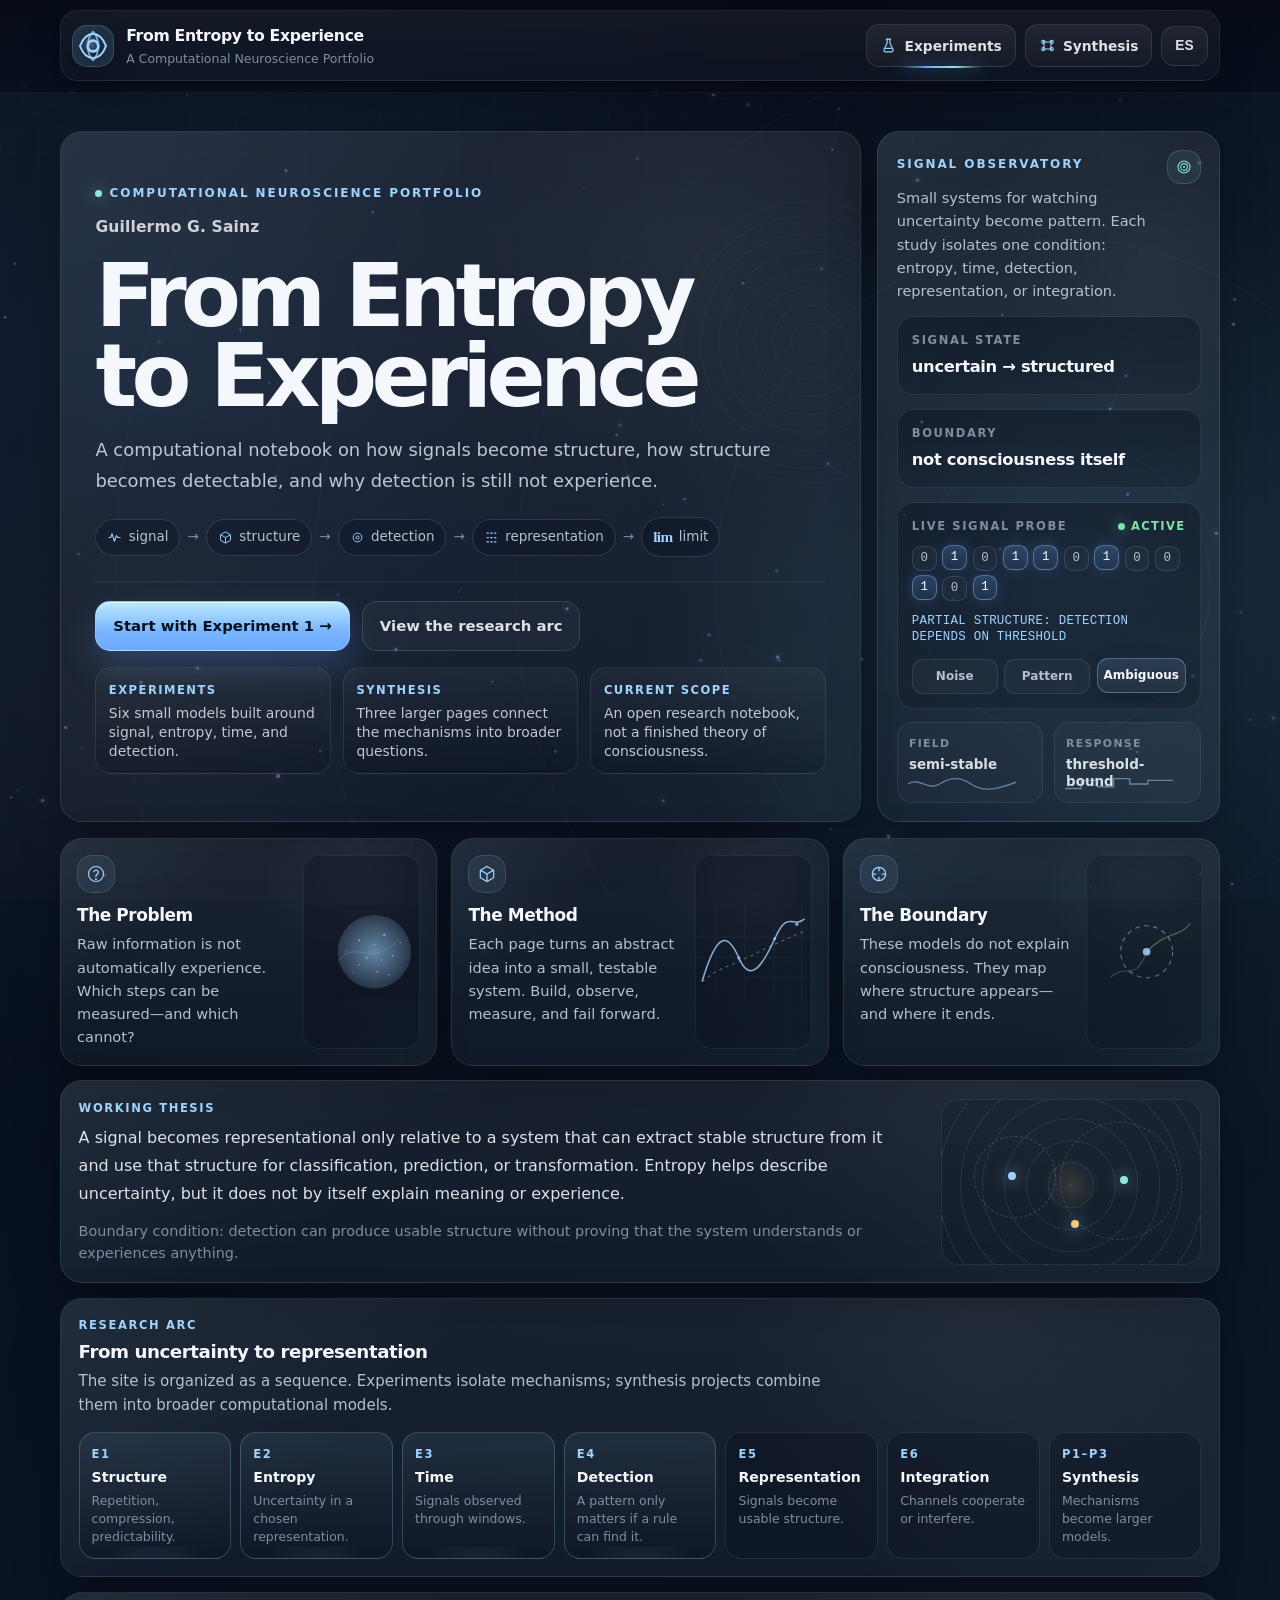
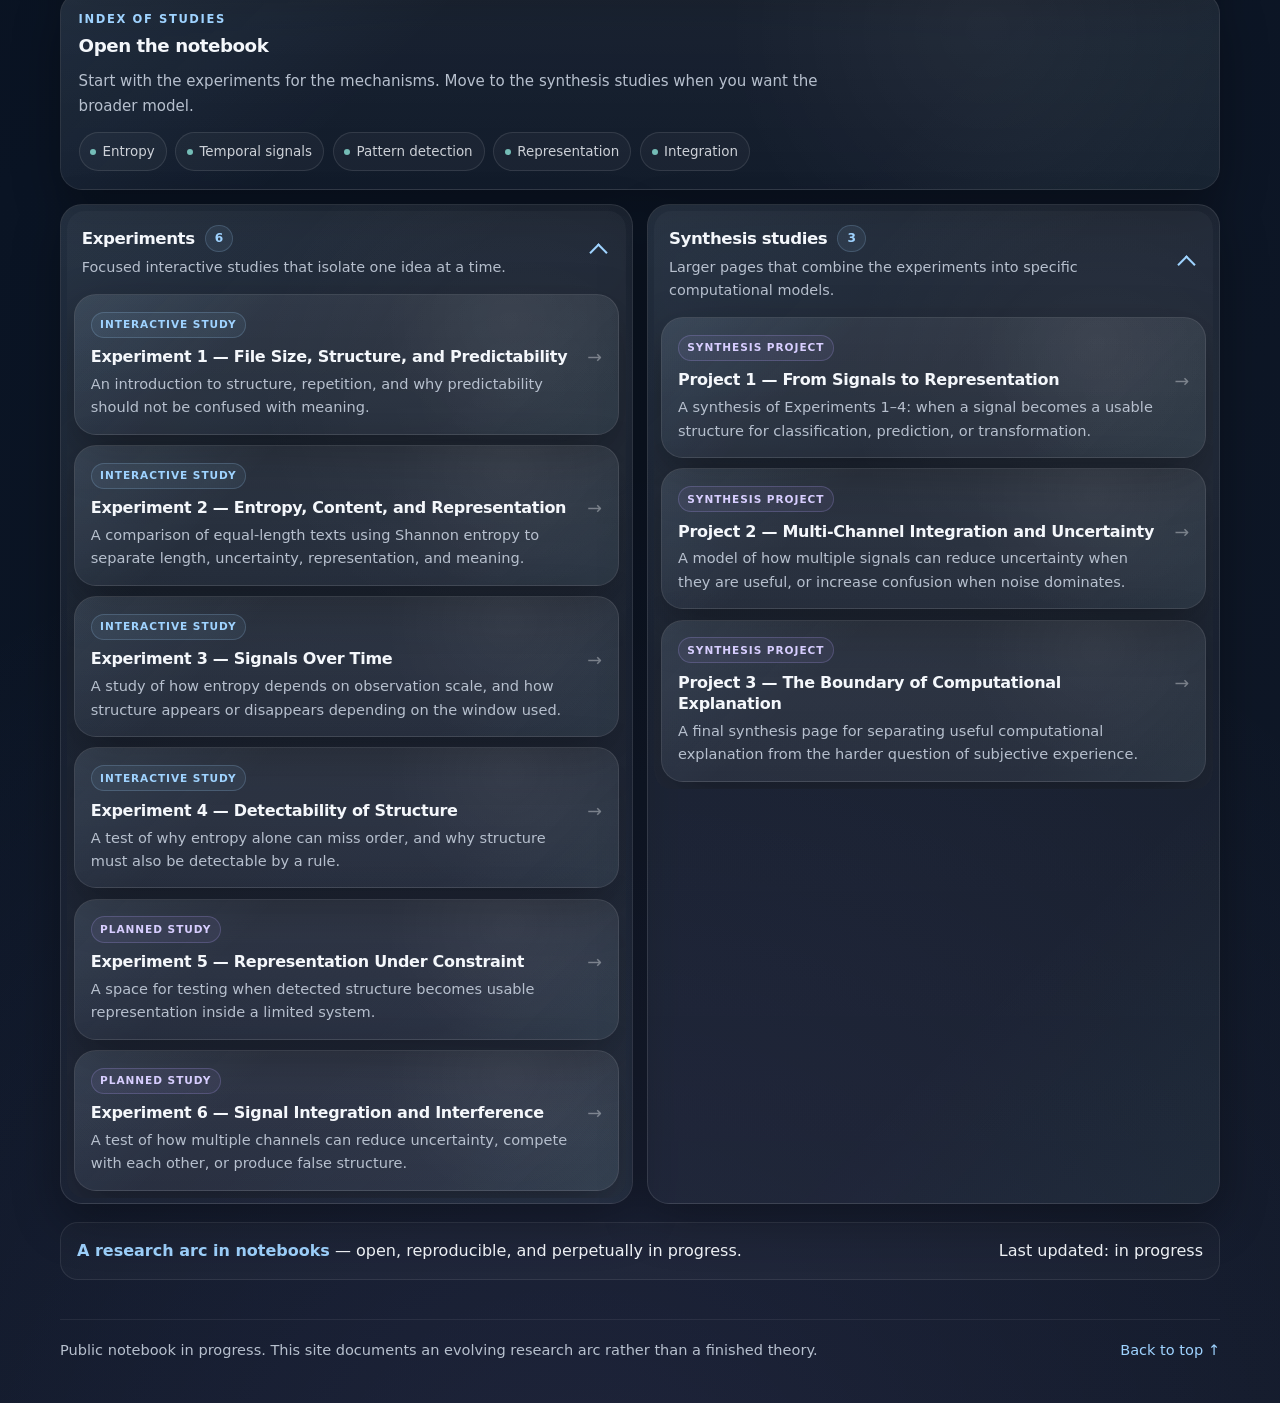
==== commit 5b06697e: "Change greeting from 'Hello World' to 'Goodbye World'" ====
--- a/index.html
+++ b/index.html
@@ -33,6 +33,10 @@
       --shadow: 0 18px 48px rgba(0,0,0,0.32);
       --radius: 22px;
       --max: 1160px;
+
+      --probe-x: 82%;
+      --probe-y: 36%;
+      --probe-glow: 0.11;
     }
 
     * {
@@ -72,9 +76,9 @@
       color: var(--text);
       line-height: 1.62;
       background:
-        radial-gradient(circle at 15% 12%, rgba(108,168,255,0.13), transparent 25%),
-        radial-gradient(circle at 90% 18%, rgba(142,231,220,0.08), transparent 24%),
-        radial-gradient(circle at 45% 105%, rgba(184,164,255,0.10), transparent 34%),
+        radial-gradient(circle at 15% 12%, rgba(108,168,255,0.12), transparent 25%),
+        radial-gradient(circle at 90% 18%, rgba(142,231,220,0.075), transparent 24%),
+        radial-gradient(circle at 45% 105%, rgba(184,164,255,0.095), transparent 34%),
         linear-gradient(145deg, #070c16 0%, #0a1424 46%, #101827 100%);
     }
 
@@ -98,9 +102,9 @@
       pointer-events: none;
       z-index: 0;
       background:
-        radial-gradient(circle at var(--probe-x, 82%) var(--probe-y, 36%), rgba(108,168,255,var(--probe-glow,0.14)), transparent 22%),
+        radial-gradient(circle at var(--probe-x) var(--probe-y), rgba(108,168,255,var(--probe-glow)), transparent 36%),
         radial-gradient(circle at 10% 80%, rgba(242,200,121,0.035), transparent 24%);
-      transition: background 500ms ease;
+      transition: background 520ms ease;
     }
 
     #particleCanvas {
@@ -170,8 +174,8 @@
       flex: 0 0 auto;
       color: var(--blue-soft);
       background:
-        radial-gradient(circle at 45% 45%, rgba(159,211,255,0.38), transparent 34%),
-        linear-gradient(145deg, rgba(108,168,255,0.15), rgba(142,231,220,0.07));
+        radial-gradient(circle at 45% 45%, rgba(159,211,255,0.34), transparent 34%),
+        linear-gradient(145deg, rgba(108,168,255,0.14), rgba(142,231,220,0.07));
       border: 1px solid rgba(159,211,255,0.22);
       box-shadow: inset 0 0 20px rgba(159,211,255,0.10), 0 10px 26px rgba(0,0,0,0.20);
     }
@@ -288,8 +292,8 @@
       inset: 0;
       pointer-events: none;
       background:
-        linear-gradient(135deg, rgba(159,211,255,0.075), transparent 30%, transparent 72%, rgba(142,231,220,0.045)),
-        radial-gradient(circle at 80% 18%, rgba(255,255,255,0.05), transparent 28%);
+        linear-gradient(135deg, rgba(159,211,255,0.07), transparent 30%, transparent 72%, rgba(142,231,220,0.04)),
+        radial-gradient(circle at 80% 18%, rgba(255,255,255,0.045), transparent 28%);
     }
 
     .surface > * {
@@ -314,8 +318,8 @@
       border-radius: 999px;
       border: 1px solid rgba(159,211,255,0.08);
       background:
-        repeating-radial-gradient(circle, rgba(159,211,255,0.08) 0 1px, transparent 1px 18px);
-      opacity: 0.55;
+        repeating-radial-gradient(circle, rgba(159,211,255,0.075) 0 1px, transparent 1px 18px);
+      opacity: 0.5;
       pointer-events: none;
     }
 
@@ -402,6 +406,17 @@
 
     .chain-arrow {
       color: rgba(159,211,255,0.62);
+    }
+
+    .math-symbol {
+      min-width: 1.15rem;
+      display: inline-flex;
+      justify-content: center;
+      color: var(--blue-soft);
+      font-family: ui-serif, Georgia, "Times New Roman", serif;
+      font-weight: 800;
+      font-size: 0.95rem;
+      letter-spacing: -0.04em;
     }
 
     .hero-actions {
@@ -462,54 +477,35 @@
       background: rgba(255,255,255,0.06);
     }
 
-    .hero-metrics {
+    .hero-fillers {
       display: grid;
       grid-template-columns: repeat(3, 1fr);
       gap: 0.75rem;
       margin-top: 1.05rem;
     }
 
-    .metric {
-      display: flex;
-      align-items: center;
-      gap: 0.65rem;
+    .filler-card {
       min-height: 74px;
-      padding: 0.72rem;
+      padding: 0.78rem;
       border-radius: 16px;
       border: 1px solid rgba(255,255,255,0.085);
-      background: rgba(2,6,23,0.20);
-    }
-
-    .metric-icon {
-      width: 34px;
-      height: 34px;
-      border-radius: 12px;
-      display: grid;
-      place-items: center;
-      flex: 0 0 auto;
+      background:
+        linear-gradient(180deg, rgba(255,255,255,0.038), rgba(2,6,23,0.18));
+    }
+
+    .filler-label {
+      margin: 0;
       color: var(--blue-soft);
-      background: rgba(159,211,255,0.08);
-      border: 1px solid rgba(159,211,255,0.16);
-    }
-
-    .metric-icon svg {
-      width: 18px;
-      height: 18px;
-    }
-
-    .metric-title {
-      margin: 0;
-      color: rgba(244,247,251,0.88);
-      font-size: 0.74rem;
-      letter-spacing: 0.14em;
+      font-size: 0.72rem;
+      letter-spacing: 0.13em;
       text-transform: uppercase;
       font-weight: 820;
     }
 
-    .metric-text {
-      margin: 0.12rem 0 0;
-      color: var(--muted-2);
-      font-size: 0.82rem;
+    .filler-text {
+      margin: 0.28rem 0 0;
+      color: rgba(244,247,251,0.78);
+      font-size: 0.87rem;
       line-height: 1.35;
     }
 
@@ -693,7 +689,7 @@
     }
 
     .micro-panel {
-      min-height: 76px;
+      min-height: 78px;
       border: 1px solid rgba(255,255,255,0.075);
       border-radius: 15px;
       background: rgba(255,255,255,0.026);
@@ -726,6 +722,7 @@
       bottom: 0.55rem;
       height: 18px;
       opacity: 0.8;
+      color: var(--blue-soft);
     }
 
     main {
@@ -739,17 +736,17 @@
 
     .info-grid {
       display: grid;
-      grid-template-columns: 0.9fr 1fr 1fr;
+      grid-template-columns: repeat(3, 1fr);
       gap: 0.9rem;
     }
 
     .mini-card {
-      min-height: 150px;
+      min-height: 166px;
       padding: 1rem;
       display: grid;
-      grid-template-columns: minmax(0, 1fr) auto;
-      gap: 1rem;
-      align-items: start;
+      grid-template-columns: minmax(0, 1fr) minmax(116px, 34%);
+      gap: 0.9rem;
+      align-items: stretch;
     }
 
     .card-icon {
@@ -762,6 +759,7 @@
       background: rgba(159,211,255,0.08);
       border: 1px solid rgba(159,211,255,0.16);
       flex: 0 0 auto;
+      margin-bottom: 0.72rem;
     }
 
     .card-icon svg {
@@ -770,13 +768,16 @@
     }
 
     .mini-visual {
-      width: 150px;
-      height: 92px;
+      width: 100%;
+      height: 100%;
+      min-height: 122px;
+      display: block;
       border-radius: 16px;
       border: 1px solid rgba(255,255,255,0.07);
       background: rgba(3,7,18,0.20);
-      opacity: 0.88;
+      opacity: 0.9;
       overflow: hidden;
+      align-self: stretch;
     }
 
     h2 {
@@ -896,7 +897,7 @@
 
     .timeline {
       display: grid;
-      grid-template-columns: repeat(6, 1fr);
+      grid-template-columns: repeat(7, 1fr);
       gap: 0.58rem;
       margin-top: 0.9rem;
     }
@@ -1185,16 +1186,18 @@
       color: var(--blue-soft);
     }
 
+    @media (max-width: 1100px) {
+      .timeline {
+        grid-template-columns: repeat(4, 1fr);
+      }
+    }
+
     @media (max-width: 1040px) {
       .hero-grid,
       .thesis-card {
         grid-template-columns: 1fr;
       }
 
-      .timeline {
-        grid-template-columns: repeat(3, 1fr);
-      }
-
       .notebook-grid {
         grid-template-columns: 1fr;
       }
@@ -1225,14 +1228,10 @@
       }
 
       .mini-card {
-        grid-template-columns: 1fr;
-      }
-
-      .mini-visual {
-        width: 100%;
-      }
-
-      .hero-metrics {
+        grid-template-columns: minmax(0, 1fr) 180px;
+      }
+
+      .hero-fillers {
         grid-template-columns: 1fr;
       }
     }
@@ -1279,6 +1278,14 @@
 
       .side-mini {
         grid-template-columns: 1fr;
+      }
+
+      .mini-card {
+        grid-template-columns: 1fr;
+      }
+
+      .mini-visual {
+        min-height: 112px;
       }
 
       summary.group-summary {
@@ -1392,7 +1399,7 @@
             </span>
             <span class="chain-arrow">→</span>
             <span class="chain-node">
-              <svg viewBox="0 0 24 24" fill="none" aria-hidden="true"><path d="M7.5 15.5c-2.1 0-3.5-1.5-3.5-3.5s1.4-3.5 3.5-3.5c3 0 5.4 7 9 7 2.1 0 3.5-1.5 3.5-3.5s-1.4-3.5-3.5-3.5c-3.6 0-6 7-9 7Z" stroke="currentColor" stroke-width="1.6" stroke-linecap="round"/></svg>
+              <span class="math-symbol" aria-hidden="true">lim</span>
               <span data-en="limit" data-es="límite">limit</span>
             </span>
           </div>
@@ -1402,35 +1409,20 @@
             <a href="#timeline" class="secondary-button" data-en="View the research arc" data-es="Ver arco de investigación">View the research arc</a>
           </div>
 
-          <div class="hero-metrics" aria-label="Project summary">
-            <div class="metric">
-              <span class="metric-icon" aria-hidden="true">
-                <svg viewBox="0 0 24 24" fill="none"><path d="M7 4h10v16H7zM4 7h3M4 12h3M4 17h3M17 7h3M17 12h3M17 17h3" stroke="currentColor" stroke-width="1.5" stroke-linecap="round"/></svg>
-              </span>
-              <div>
-                <p class="metric-title" data-en="5 core stages" data-es="5 etapas base">5 core stages</p>
-                <p class="metric-text" data-en="From raw signal to limit" data-es="De señal cruda a límite">From raw signal to limit</p>
-              </div>
+          <div class="hero-fillers" aria-label="Project summary">
+            <div class="filler-card">
+              <p class="filler-label" data-en="Experiments" data-es="Experimentos">Experiments</p>
+              <p class="filler-text" data-en="Six small models built around signal, entropy, time, and detection." data-es="Seis modelos pequeños sobre señal, entropía, tiempo y detección.">Six small models built around signal, entropy, time, and detection.</p>
             </div>
 
-            <div class="metric">
-              <span class="metric-icon" aria-hidden="true">
-                <svg viewBox="0 0 24 24" fill="none"><circle cx="6" cy="7" r="2.2" stroke="currentColor" stroke-width="1.5"/><circle cx="18" cy="7" r="2.2" stroke="currentColor" stroke-width="1.5"/><circle cx="12" cy="18" r="2.2" stroke="currentColor" stroke-width="1.5"/><path d="M8 8.2 11 16M16 8.2 13 16M8.3 7h7.4" stroke="currentColor" stroke-width="1.5" stroke-linecap="round"/></svg>
-              </span>
-              <div>
-                <p class="metric-title" data-en="Open notebooks" data-es="Cuadernos abiertos">Open notebooks</p>
-                <p class="metric-text" data-en="Built as small systems" data-es="Construido como sistemas pequeños">Built as small systems</p>
-              </div>
+            <div class="filler-card">
+              <p class="filler-label" data-en="Synthesis" data-es="Síntesis">Synthesis</p>
+              <p class="filler-text" data-en="Three larger pages connect the mechanisms into broader questions." data-es="Tres páginas amplias conectan los mecanismos con preguntas mayores.">Three larger pages connect the mechanisms into broader questions.</p>
             </div>
 
-            <div class="metric">
-              <span class="metric-icon" aria-hidden="true">
-                <svg viewBox="0 0 24 24" fill="none"><circle cx="12" cy="12" r="8" stroke="currentColor" stroke-width="1.5"/><circle cx="12" cy="12" r="3" stroke="currentColor" stroke-width="1.5"/></svg>
-              </span>
-              <div>
-                <p class="metric-title" data-en="One question" data-es="Una pregunta">One question</p>
-                <p class="metric-text" data-en="What does it take to feel?" data-es="¿Qué se necesita para sentir?">What does it take to feel?</p>
-              </div>
+            <div class="filler-card">
+              <p class="filler-label" data-en="Current scope" data-es="Alcance actual">Current scope</p>
+              <p class="filler-text" data-en="An open research notebook, not a finished theory of consciousness." data-es="Un cuaderno abierto, no una teoría terminada de la consciencia.">An open research notebook, not a finished theory of consciousness.</p>
             </div>
           </div>
         </div>
@@ -1486,16 +1478,16 @@
           <div class="micro-panel">
             <p class="micro-title" data-en="Field" data-es="Campo">Field</p>
             <p class="micro-value" id="fieldLabel">semi-stable</p>
-            <svg class="micro-wave" viewBox="0 0 120 20" preserveAspectRatio="none" aria-hidden="true">
-              <path d="M0 10 C 12 2, 22 18, 35 10 S 58 2, 70 10 S 94 18, 120 8" fill="none" stroke="currentColor" stroke-width="1.5" opacity="0.65"/>
+            <svg class="micro-wave" id="fieldWave" viewBox="0 0 120 20" preserveAspectRatio="none" aria-hidden="true">
+              <path id="fieldWavePath" d="M0 10 C 12 2, 22 18, 35 10 S 58 2, 70 10 S 94 18, 120 8" fill="none" stroke="currentColor" stroke-width="1.5" opacity="0.65"/>
             </svg>
           </div>
 
           <div class="micro-panel">
             <p class="micro-title" data-en="Response" data-es="Respuesta">Response</p>
             <p class="micro-value" id="responseLabel">threshold-bound</p>
-            <svg class="micro-wave" viewBox="0 0 120 20" preserveAspectRatio="none" aria-hidden="true">
-              <path d="M0 15 L18 15 L18 6 L36 6 L36 13 L54 13 L54 4 L72 4 L72 10 L92 10 L92 6 L120 6" fill="none" stroke="currentColor" stroke-width="1.5" opacity="0.65"/>
+            <svg class="micro-wave" id="responseWave" viewBox="0 0 120 20" preserveAspectRatio="none" aria-hidden="true">
+              <path id="responseWavePath" d="M0 15 L18 15 L18 6 L36 6 L36 13 L54 13 L54 4 L72 4 L72 10 L92 10 L92 6 L120 6" fill="none" stroke="currentColor" stroke-width="1.5" opacity="0.65"/>
             </svg>
           </div>
         </div>
@@ -1519,20 +1511,22 @@
             </p>
           </div>
 
-          <svg class="mini-visual" viewBox="0 0 150 92" aria-hidden="true">
+          <svg class="mini-visual" viewBox="0 0 150 122" preserveAspectRatio="xMidYMid meet" aria-hidden="true">
             <defs>
               <radialGradient id="dust" cx="50%" cy="50%" r="70%">
                 <stop offset="0%" stop-color="rgba(159,211,255,0.65)"/>
                 <stop offset="100%" stop-color="rgba(159,211,255,0)"/>
               </radialGradient>
             </defs>
-            <rect width="150" height="92" fill="rgba(3,7,18,0.1)"/>
-            <circle cx="100" cy="42" r="42" fill="url(#dust)"/>
-            <g fill="rgba(159,211,255,0.8)">
-              <circle cx="83" cy="38" r="1.3"/><circle cx="92" cy="45" r="1"/><circle cx="105" cy="32" r="1.5"/>
-              <circle cx="116" cy="50" r="1.2"/><circle cx="72" cy="59" r="1"/><circle cx="126" cy="36" r="0.9"/>
-              <circle cx="96" cy="66" r="1.1"/><circle cx="63" cy="46" r="0.8"/><circle cx="111" cy="68" r="0.9"/>
+            <rect width="150" height="122" fill="rgba(3,7,18,0.1)"/>
+            <circle cx="92" cy="61" r="48" fill="url(#dust)"/>
+            <g fill="rgba(159,211,255,0.82)">
+              <circle cx="72" cy="46" r="1.3"/><circle cx="92" cy="52" r="1"/><circle cx="105" cy="39" r="1.5"/>
+              <circle cx="116" cy="66" r="1.2"/><circle cx="72" cy="78" r="1"/><circle cx="126" cy="49" r="0.9"/>
+              <circle cx="96" cy="87" r="1.1"/><circle cx="55" cy="60" r="0.8"/><circle cx="111" cy="91" r="0.9"/>
+              <circle cx="82" cy="69" r="1.2"/><circle cx="101" cy="72" r="0.8"/><circle cx="65" cy="88" r="0.75"/>
             </g>
+            <path d="M45 74 C65 42, 90 85, 124 44" fill="none" stroke="rgba(142,231,220,0.28)" stroke-width="1.2"/>
           </svg>
         </div>
 
@@ -1549,12 +1543,12 @@
             </p>
           </div>
 
-          <svg class="mini-visual" viewBox="0 0 150 92" aria-hidden="true">
-            <path d="M0 70 H150 M0 48 H150 M0 26 H150 M26 0 V92 M64 0 V92 M102 0 V92 M138 0 V92" stroke="rgba(255,255,255,0.06)" stroke-width="1"/>
-            <path d="M8 76 C28 24, 42 28, 56 53 S85 66, 103 32 S126 24, 142 10" fill="none" stroke="rgba(159,211,255,0.9)" stroke-width="2"/>
-            <path d="M8 76 C30 65, 45 61, 60 56 S93 42, 142 25" fill="none" stroke="rgba(142,231,220,0.45)" stroke-width="1.5" stroke-dasharray="4 5"/>
+          <svg class="mini-visual" viewBox="0 0 150 122" preserveAspectRatio="xMidYMid meet" aria-hidden="true">
+            <path d="M0 94 H150 M0 68 H150 M0 42 H150 M26 0 V122 M64 0 V122 M102 0 V122 M138 0 V122" stroke="rgba(255,255,255,0.06)" stroke-width="1"/>
+            <path d="M8 100 C28 32, 42 37, 56 69 S85 84, 103 44 S126 32, 142 18" fill="none" stroke="rgba(159,211,255,0.9)" stroke-width="2"/>
+            <path d="M8 100 C30 82, 45 79, 60 72 S93 55, 142 34" fill="none" stroke="rgba(142,231,220,0.45)" stroke-width="1.5" stroke-dasharray="4 5"/>
             <g fill="rgba(159,211,255,0.95)">
-              <circle cx="56" cy="53" r="2"/><circle cx="103" cy="32" r="2"/><circle cx="132" cy="17" r="2"/>
+              <circle cx="56" cy="69" r="2"/><circle cx="103" cy="44" r="2"/><circle cx="132" cy="25" r="2"/>
             </g>
           </svg>
         </div>
@@ -1572,10 +1566,11 @@
             </p>
           </div>
 
-          <svg class="mini-visual" viewBox="0 0 150 92" aria-hidden="true">
-            <circle cx="82" cy="46" r="28" fill="none" stroke="rgba(159,211,255,0.55)" stroke-width="1.4" stroke-dasharray="6 6"/>
-            <circle cx="82" cy="46" r="4" fill="rgba(159,211,255,0.95)"/>
-            <path d="M82 46 C105 25, 120 30, 134 16" fill="none" stroke="rgba(242,200,121,0.45)" stroke-width="1.4"/>
+          <svg class="mini-visual" viewBox="0 0 150 122" preserveAspectRatio="xMidYMid meet" aria-hidden="true">
+            <circle cx="78" cy="61" r="34" fill="none" stroke="rgba(159,211,255,0.55)" stroke-width="1.4" stroke-dasharray="6 6"/>
+            <circle cx="78" cy="61" r="5" fill="rgba(159,211,255,0.95)"/>
+            <path d="M78 61 C104 34, 121 42, 135 24" fill="none" stroke="rgba(242,200,121,0.45)" stroke-width="1.4"/>
+            <path d="M31 94 C52 75, 62 103, 78 61" fill="none" stroke="rgba(184,164,255,0.32)" stroke-width="1.4"/>
           </svg>
         </div>
       </section>
@@ -1613,39 +1608,45 @@
 
         <div class="timeline">
           <div class="timeline-step active">
-            <div class="timeline-num">01</div>
+            <div class="timeline-num">E1</div>
             <p class="timeline-title" data-en="Structure" data-es="Estructura">Structure</p>
             <p class="timeline-text" data-en="Repetition, compression, predictability." data-es="Repetición, compresión, predictibilidad.">Repetition, compression, predictability.</p>
           </div>
 
           <div class="timeline-step active">
-            <div class="timeline-num">02</div>
+            <div class="timeline-num">E2</div>
             <p class="timeline-title" data-en="Entropy" data-es="Entropía">Entropy</p>
             <p class="timeline-text" data-en="Uncertainty in a chosen representation." data-es="Incertidumbre en una representación elegida.">Uncertainty in a chosen representation.</p>
           </div>
 
           <div class="timeline-step active">
-            <div class="timeline-num">03</div>
+            <div class="timeline-num">E3</div>
             <p class="timeline-title" data-en="Time" data-es="Tiempo">Time</p>
             <p class="timeline-text" data-en="Signals observed through windows." data-es="Señales observadas por ventanas.">Signals observed through windows.</p>
           </div>
 
           <div class="timeline-step active">
-            <div class="timeline-num">04</div>
+            <div class="timeline-num">E4</div>
             <p class="timeline-title" data-en="Detection" data-es="Detección">Detection</p>
             <p class="timeline-text" data-en="A pattern only matters if a rule can find it." data-es="Un patrón importa solo si una regla puede encontrarlo.">A pattern only matters if a rule can find it.</p>
           </div>
 
           <div class="timeline-step">
-            <div class="timeline-num">P1</div>
+            <div class="timeline-num">E5</div>
             <p class="timeline-title" data-en="Representation" data-es="Representación">Representation</p>
             <p class="timeline-text" data-en="Signals become usable structure." data-es="Las señales se vuelven estructura utilizable.">Signals become usable structure.</p>
           </div>
 
           <div class="timeline-step">
-            <div class="timeline-num">P2</div>
+            <div class="timeline-num">E6</div>
             <p class="timeline-title" data-en="Integration" data-es="Integración">Integration</p>
             <p class="timeline-text" data-en="Channels cooperate or interfere." data-es="Los canales cooperan o interfieren.">Channels cooperate or interfere.</p>
+          </div>
+
+          <div class="timeline-step">
+            <div class="timeline-num">P1–P3</div>
+            <p class="timeline-title" data-en="Synthesis" data-es="Síntesis">Synthesis</p>
+            <p class="timeline-text" data-en="Mechanisms become larger models." data-es="Los mecanismos se vuelven modelos más amplios.">Mechanisms become larger models.</p>
           </div>
         </div>
       </section>
@@ -1669,6 +1670,7 @@
           <div class="chip" data-en="Temporal signals" data-es="Señales temporales">Temporal signals</div>
           <div class="chip" data-en="Pattern detection" data-es="Detección de patrones">Pattern detection</div>
           <div class="chip" data-en="Representation" data-es="Representación">Representation</div>
+          <div class="chip" data-en="Integration" data-es="Integración">Integration</div>
         </div>
       </section>
 
@@ -1679,7 +1681,7 @@
               <div>
                 <div class="group-meta">
                   <h2 class="group-title" data-en="Experiments" data-es="Experimentos">Experiments</h2>
-                  <span class="count-badge">4</span>
+                  <span class="count-badge">6</span>
                 </div>
                 <p class="group-desc"
                    data-en="Focused interactive studies that isolate one idea at a time."
@@ -1750,6 +1752,36 @@
                   <span class="card-arrow">→</span>
                 </div>
               </a>
+
+              <a href="experiment-5.html" class="section-card surface">
+                <span class="item-badge planned" data-en="Planned study" data-es="Estudio planeado">Planned study</span>
+                <div class="card-row">
+                  <div>
+                    <h3 data-en="Experiment 5 — Representation Under Constraint" data-es="Experimento 5 — Representación Bajo Restricción">Experiment 5 — Representation Under Constraint</h3>
+                    <p class="small"
+                       data-en="A space for testing when detected structure becomes usable representation inside a limited system."
+                       data-es="Un espacio para probar cuándo la estructura detectada se vuelve representación utilizable dentro de un sistema limitado.">
+                      A space for testing when detected structure becomes usable representation inside a limited system.
+                    </p>
+                  </div>
+                  <span class="card-arrow">→</span>
+                </div>
+              </a>
+
+              <a href="experiment-6.html" class="section-card surface">
+                <span class="item-badge planned" data-en="Planned study" data-es="Estudio planeado">Planned study</span>
+                <div class="card-row">
+                  <div>
+                    <h3 data-en="Experiment 6 — Signal Integration and Interference" data-es="Experimento 6 — Integración e Interferencia de Señales">Experiment 6 — Signal Integration and Interference</h3>
+                    <p class="small"
+                       data-en="A test of how multiple channels can reduce uncertainty, compete with each other, or produce false structure."
+                       data-es="Una prueba de cómo múltiples canales pueden reducir incertidumbre, competir entre sí o producir estructura falsa.">
+                      A test of how multiple channels can reduce uncertainty, compete with each other, or produce false structure.
+                    </p>
+                  </div>
+                  <span class="card-arrow">→</span>
+                </div>
+              </a>
             </div>
           </details>
         </section>
@@ -1760,7 +1792,7 @@
               <div>
                 <div class="group-meta">
                   <h2 class="group-title" data-en="Synthesis studies" data-es="Estudios de síntesis">Synthesis studies</h2>
-                  <span class="count-badge">2</span>
+                  <span class="count-badge">3</span>
                 </div>
                 <p class="group-desc"
                    data-en="Larger pages that combine the experiments into specific computational models."
@@ -1801,6 +1833,21 @@
                   <span class="card-arrow">→</span>
                 </div>
               </a>
+
+              <a href="project-3.html" class="section-card surface">
+                <span class="item-badge planned" data-en="Synthesis project" data-es="Proyecto de síntesis">Synthesis project</span>
+                <div class="card-row">
+                  <div>
+                    <h3 data-en="Project 3 — The Boundary of Computational Explanation" data-es="Proyecto 3 — El Límite de la Explicación Computacional">Project 3 — The Boundary of Computational Explanation</h3>
+                    <p class="small"
+                       data-en="A final synthesis page for separating useful computational explanation from the harder question of subjective experience."
+                       data-es="Una página final de síntesis para separar la explicación computacional útil de la pregunta más difícil por la experiencia subjetiva.">
+                      A final synthesis page for separating useful computational explanation from the harder question of subjective experience.
+                    </p>
+                  </div>
+                  <span class="card-arrow">→</span>
+                </div>
+              </a>
             </div>
           </details>
         </section>
@@ -1867,9 +1914,12 @@
     let animationId = null;
     let lastTime = 0;
     let pulse = 0;
+    let modeTransition = 1;
 
     const fieldLabel = document.getElementById("fieldLabel");
     const responseLabel = document.getElementById("responseLabel");
+    const fieldWavePath = document.getElementById("fieldWavePath");
+    const responseWavePath = document.getElementById("responseWavePath");
     const probeLine = document.getElementById("probeLine");
     const probeStatus = document.getElementById("probeStatus");
     const probeButtons = document.querySelectorAll(".probe-button");
@@ -1881,35 +1931,41 @@
         bits: "101100101011",
         en: "High uncertainty: no stable detector response",
         es: "Alta incertidumbre: sin respuesta estable del detector",
-        fieldEn: "diffuse",
-        fieldEs: "difuso",
+        fieldEn: "diffuse noise",
+        fieldEs: "ruido difuso",
         responseEn: "unstable",
         responseEs: "inestable",
-        attract: 0.0012,
-        swirl: 0.0008,
-        jitter: 0.018,
-        connection: 92,
-        lineAlpha: 0.050,
-        glow: 0.10,
-        cluster: 0.16,
-        hue: "blue"
+        fieldWave: "M0 9 C 8 2, 14 18, 22 8 S 37 4, 44 13 S 58 19, 66 7 S 82 2, 90 12 S 108 19, 120 6",
+        responseWave: "M0 15 L8 15 L8 7 L18 7 L18 16 L30 16 L30 4 L42 4 L42 13 L56 13 L56 8 L68 8 L68 17 L83 17 L83 5 L98 5 L98 14 L120 14",
+        synchrony: 0.18,
+        turbulence: 1.0,
+        connection: 94,
+        lineAlpha: 0.040,
+        waveAlpha: 0.038,
+        glow: 0.075,
+        hue: "blue",
+        direction: 0.3,
+        waveSpacing: 220
       },
       pattern: {
         bits: "010101010101",
         en: "Detector active: stable alternation",
         es: "Detector activo: alternancia estable",
-        fieldEn: "ordered",
-        fieldEs: "ordenado",
+        fieldEn: "distributed order",
+        fieldEs: "orden distribuido",
         responseEn: "stable",
         responseEs: "estable",
-        attract: 0.0068,
-        swirl: 0.0018,
-        jitter: 0.002,
-        connection: 154,
-        lineAlpha: 0.105,
-        glow: 0.18,
-        cluster: 0.74,
-        hue: "cyan"
+        fieldWave: "M0 10 C 12 2, 24 2, 36 10 S 60 18, 72 10 S 96 2, 108 10 S 120 18, 132 10",
+        responseWave: "M0 15 L15 15 L15 5 L30 5 L30 15 L45 15 L45 5 L60 5 L60 15 L75 15 L75 5 L90 5 L90 15 L105 15 L105 5 L120 5",
+        synchrony: 0.62,
+        turbulence: 0.16,
+        connection: 138,
+        lineAlpha: 0.072,
+        waveAlpha: 0.066,
+        glow: 0.13,
+        hue: "cyan",
+        direction: -0.2,
+        waveSpacing: 185
       },
       ambiguous: {
         bits: "010110100101",
@@ -1919,14 +1975,17 @@
         fieldEs: "semiestable",
         responseEn: "threshold-bound",
         responseEs: "atada al umbral",
-        attract: 0.0038,
-        swirl: 0.0014,
-        jitter: 0.008,
-        connection: 126,
-        lineAlpha: 0.078,
-        glow: 0.14,
-        cluster: 0.44,
-        hue: "violet"
+        fieldWave: "M0 10 C 12 2, 22 18, 35 10 S 58 2, 70 10 S 94 18, 120 8",
+        responseWave: "M0 15 L18 15 L18 6 L36 6 L36 13 L54 13 L54 4 L72 4 L72 10 L92 10 L92 6 L120 6",
+        synchrony: 0.40,
+        turbulence: 0.46,
+        connection: 118,
+        lineAlpha: 0.055,
+        waveAlpha: 0.052,
+        glow: 0.105,
+        hue: "violet",
+        direction: 0.05,
+        waveSpacing: 200
       }
     };
 
@@ -1946,8 +2005,8 @@
       }
 
       return {
-        x: rect.left + rect.width * 0.58,
-        y: rect.top + rect.height * 0.68
+        x: rect.left + rect.width * 0.54,
+        y: rect.top + rect.height * 0.66
       };
     }
 
@@ -1963,23 +2022,23 @@
     }
 
     function createParticles() {
-      const count = Math.min(window.innerWidth < 700 ? 34 : 72, 84);
-      const probe = getProbePoint();
-
-      particles = Array.from({ length: count }, (_, index) => {
-        const nearProbe = index < count * 0.34;
-        const angle = randomBetween(0, Math.PI * 2);
-        const radius = nearProbe ? randomBetween(70, 360) : randomBetween(0, Math.max(window.innerWidth, window.innerHeight));
+      const count = Math.min(window.innerWidth < 700 ? 42 : 92, 105);
+
+      particles = Array.from({ length: count }, () => {
+        const x = randomBetween(0, window.innerWidth);
+        const y = randomBetween(0, window.innerHeight);
 
         return {
-          x: nearProbe ? probe.x + Math.cos(angle) * radius : randomBetween(0, window.innerWidth),
-          y: nearProbe ? probe.y + Math.sin(angle) * radius : randomBetween(0, window.innerHeight),
-          baseR: randomBetween(0.65, 1.9),
-          vx: randomBetween(-0.18, 0.18),
-          vy: randomBetween(-0.14, 0.14),
-          a: randomBetween(0.16, 0.52),
+          x,
+          y,
+          homeX: x,
+          homeY: y,
+          baseR: randomBetween(0.55, 1.65),
+          vx: randomBetween(-0.08, 0.08),
+          vy: randomBetween(-0.08, 0.08),
+          a: randomBetween(0.14, 0.45),
           phase: randomBetween(0, Math.PI * 2),
-          drift: randomBetween(0.25, 0.85)
+          drift: randomBetween(0.35, 0.9)
         };
       });
     }
@@ -1990,77 +2049,86 @@
       return `rgba(159,211,255,${alpha})`;
     }
 
+    function drawGlobalWaves(mode, probe, diagonal, time) {
+      const base = (time * 0.045) % mode.waveSpacing;
+
+      for (let r = base; r < diagonal + mode.waveSpacing; r += mode.waveSpacing) {
+        const fade = 1 - Math.min(r / diagonal, 1);
+        const alpha = mode.waveAlpha * (0.18 + fade * 0.82);
+
+        ctx.beginPath();
+        ctx.arc(probe.x, probe.y, r, 0, Math.PI * 2);
+        ctx.strokeStyle = colorForMode(mode, alpha);
+        ctx.lineWidth = 1;
+        ctx.stroke();
+      }
+    }
+
     function updateParticleField(time) {
       const mode = probeModes[activeProbe] || probeModes.ambiguous;
       const probe = getProbePoint();
-
-      document.body.style.setProperty("--probe-x", `${(probe.x / window.innerWidth) * 100}%`);
-      document.body.style.setProperty("--probe-y", `${(probe.y / window.innerHeight) * 100}%`);
+      const width = window.innerWidth;
+      const height = window.innerHeight;
+      const diagonal = Math.sqrt(width * width + height * height);
+
+      document.body.style.setProperty("--probe-x", `${(probe.x / width) * 100}%`);
+      document.body.style.setProperty("--probe-y", `${(probe.y / height) * 100}%`);
       document.body.style.setProperty("--probe-glow", mode.glow);
 
       const dt = Math.min((time - lastTime) / 16.67 || 1, 2.2);
       lastTime = time;
       pulse += 0.012 * dt;
-
-      ctx.clearRect(0, 0, window.innerWidth, window.innerHeight);
-
-      const rippleRadius = 110 + Math.sin(pulse * 2.2) * 18 + mode.cluster * 95;
-
-      ctx.beginPath();
-      ctx.arc(probe.x, probe.y, rippleRadius, 0, Math.PI * 2);
-      ctx.strokeStyle = colorForMode(mode, 0.028 + mode.cluster * 0.035);
-      ctx.lineWidth = 1;
-      ctx.stroke();
-
-      ctx.beginPath();
-      ctx.arc(probe.x, probe.y, rippleRadius * 0.58, 0, Math.PI * 2);
-      ctx.strokeStyle = colorForMode(mode, 0.026 + mode.cluster * 0.025);
-      ctx.lineWidth = 1;
-      ctx.setLineDash([5, 10]);
-      ctx.stroke();
-      ctx.setLineDash([]);
+      modeTransition = Math.max(0, modeTransition - 0.018 * dt);
+
+      ctx.clearRect(0, 0, width, height);
+
+      drawGlobalWaves(mode, probe, diagonal, time);
 
       for (const p of particles) {
-        const dx = probe.x - p.x;
-        const dy = probe.y - p.y;
+        const dx = p.x - probe.x;
+        const dy = p.y - probe.y;
         const dist = Math.sqrt(dx * dx + dy * dy) || 1;
-        const influence = Math.max(0, 1 - dist / 520);
-        const force = influence * mode.attract * dt;
-
-        p.vx += (dx / dist) * force;
-        p.vy += (dy / dist) * force;
-
-        const tangentX = -dy / dist;
-        const tangentY = dx / dist;
-        p.vx += tangentX * influence * mode.swirl * dt;
-        p.vy += tangentY * influence * mode.swirl * dt;
-
-        p.vx += Math.sin(time * 0.001 + p.phase) * mode.jitter * 0.025;
-        p.vy += Math.cos(time * 0.0012 + p.phase) * mode.jitter * 0.025;
-
-        p.vx *= 0.992;
-        p.vy *= 0.992;
+        const normalized = dist / diagonal;
+
+        const wideInfluence = 0.28 + (1 - normalized) * 0.52;
+        const wave = Math.sin(dist / mode.waveSpacing - time * 0.0017 + p.phase);
+        const secondaryWave = Math.cos((p.x + p.y) * 0.006 + time * 0.001 + p.phase);
+
+        const direction = mode.direction + wave * 0.42 + secondaryWave * 0.18;
+        const fieldForce = (0.0022 + mode.synchrony * 0.0032) * wideInfluence;
+
+        p.vx += Math.cos(direction) * fieldForce * dt;
+        p.vy += Math.sin(direction) * fieldForce * dt;
+
+        p.vx += Math.cos(p.phase + time * 0.00045) * mode.turbulence * 0.0018 * dt;
+        p.vy += Math.sin(p.phase + time * 0.00055) * mode.turbulence * 0.0018 * dt;
+
+        p.vx += (p.homeX - p.x) * 0.000025 * dt;
+        p.vy += (p.homeY - p.y) * 0.000025 * dt;
+
+        p.vx *= 0.986;
+        p.vy *= 0.986;
 
         p.x += p.vx * dt * 16;
         p.y += p.vy * dt * 16;
 
-        if (p.x < -30) p.x = window.innerWidth + 30;
-        if (p.x > window.innerWidth + 30) p.x = -30;
-        if (p.y < -30) p.y = window.innerHeight + 30;
-        if (p.y > window.innerHeight + 30) p.y = -30;
-
-        const glow = influence * mode.cluster;
-        const radius = p.baseR + glow * 1.1;
+        if (p.x < -30) p.x = width + 30;
+        if (p.x > width + 30) p.x = -30;
+        if (p.y < -30) p.y = height + 30;
+        if (p.y > height + 30) p.y = -30;
+
+        const brightness = p.a + mode.synchrony * 0.12 + Math.abs(wave) * 0.06;
+        const radius = p.baseR + mode.synchrony * 0.35 + Math.abs(wave) * 0.22;
 
         ctx.beginPath();
         ctx.arc(p.x, p.y, radius, 0, Math.PI * 2);
-        ctx.fillStyle = colorForMode(mode, Math.min(0.18 + p.a * 0.6 + glow * 0.34, 0.88));
+        ctx.fillStyle = colorForMode(mode, Math.min(brightness, 0.78));
         ctx.fill();
 
-        if (glow > 0.22) {
+        if (Math.abs(wave) > 0.72) {
           ctx.beginPath();
-          ctx.arc(p.x, p.y, radius * 3.2, 0, Math.PI * 2);
-          ctx.fillStyle = colorForMode(mode, glow * 0.045);
+          ctx.arc(p.x, p.y, radius * 3.3, 0, Math.PI * 2);
+          ctx.fillStyle = colorForMode(mode, 0.018 + mode.synchrony * 0.012);
           ctx.fill();
         }
       }
@@ -2079,18 +2147,27 @@
             const pdx = probe.x - midX;
             const pdy = probe.y - midY;
             const probeDist = Math.sqrt(pdx * pdx + pdy * pdy);
-            const localBoost = Math.max(0, 1 - probeDist / 620);
+            const broadBoost = 0.45 + Math.max(0, 1 - probeDist / diagonal) * 0.55;
+            const wave = Math.abs(Math.sin(probeDist / mode.waveSpacing - time * 0.0016));
 
             ctx.beginPath();
             ctx.moveTo(p1.x, p1.y);
             ctx.lineTo(p2.x, p2.y);
-            ctx.strokeStyle = colorForMode(mode, mode.lineAlpha * (1 - dist / mode.connection) * (0.45 + localBoost));
+            ctx.strokeStyle = colorForMode(
+              mode,
+              mode.lineAlpha * (1 - dist / mode.connection) * broadBoost * (0.62 + wave * 0.38)
+            );
             ctx.lineWidth = 1;
             ctx.stroke();
           }
         }
       }
 
+      if (modeTransition > 0) {
+        ctx.fillStyle = colorForMode(mode, modeTransition * 0.018);
+        ctx.fillRect(0, 0, width, height);
+      }
+
       if (!reducedMotion) {
         animationId = requestAnimationFrame(updateParticleField);
       }
@@ -2099,20 +2176,19 @@
     function drawStaticField() {
       const mode = probeModes[activeProbe] || probeModes.ambiguous;
       const probe = getProbePoint();
-
-      ctx.clearRect(0, 0, window.innerWidth, window.innerHeight);
+      const width = window.innerWidth;
+      const height = window.innerHeight;
+      const diagonal = Math.sqrt(width * width + height * height);
+
+      ctx.clearRect(0, 0, width, height);
+      drawGlobalWaves(mode, probe, diagonal, performance.now());
 
       for (const p of particles) {
         ctx.beginPath();
         ctx.arc(p.x, p.y, p.baseR, 0, Math.PI * 2);
-        ctx.fillStyle = colorForMode(mode, 0.22);
+        ctx.fillStyle = colorForMode(mode, 0.24);
         ctx.fill();
       }
-
-      ctx.beginPath();
-      ctx.arc(probe.x, probe.y, 150, 0, Math.PI * 2);
-      ctx.strokeStyle = colorForMode(mode, 0.08);
-      ctx.stroke();
     }
 
     function setupParticles() {
@@ -2135,6 +2211,7 @@
     function renderProbe(modeName) {
       const item = probeModes[modeName] || probeModes.ambiguous;
       activeProbe = modeName;
+      modeTransition = 1;
 
       probeLine.innerHTML = item.bits.split("").map(bit => {
         return `<span class="probe-bit ${bit === "1" ? "one" : ""}">${bit}</span>`;
@@ -2144,6 +2221,9 @@
 
       fieldLabel.textContent = currentLang === "en" ? item.fieldEn : item.fieldEs;
       responseLabel.textContent = currentLang === "en" ? item.responseEn : item.responseEs;
+
+      fieldWavePath.setAttribute("d", item.fieldWave);
+      responseWavePath.setAttribute("d", item.responseWave);
 
       probeButtons.forEach(button => {
         button.classList.toggle("active", button.dataset.probe === modeName);
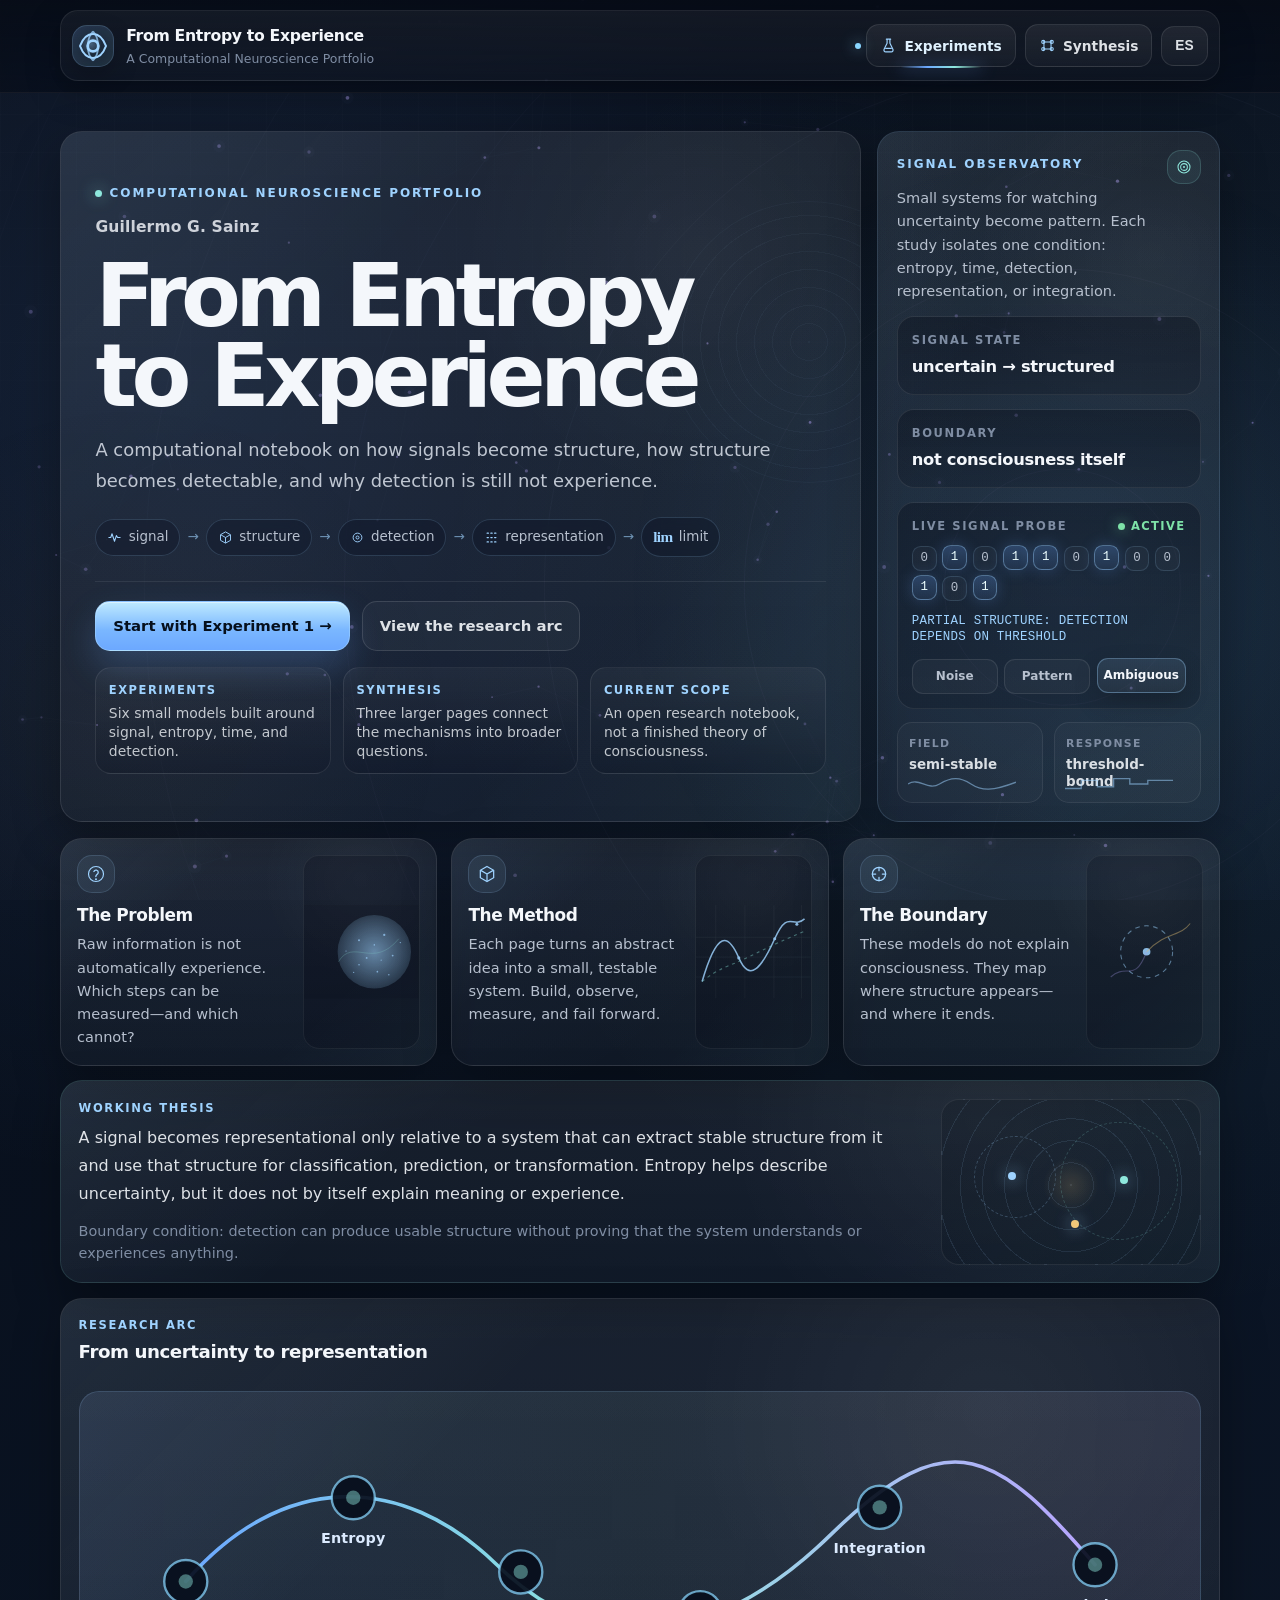
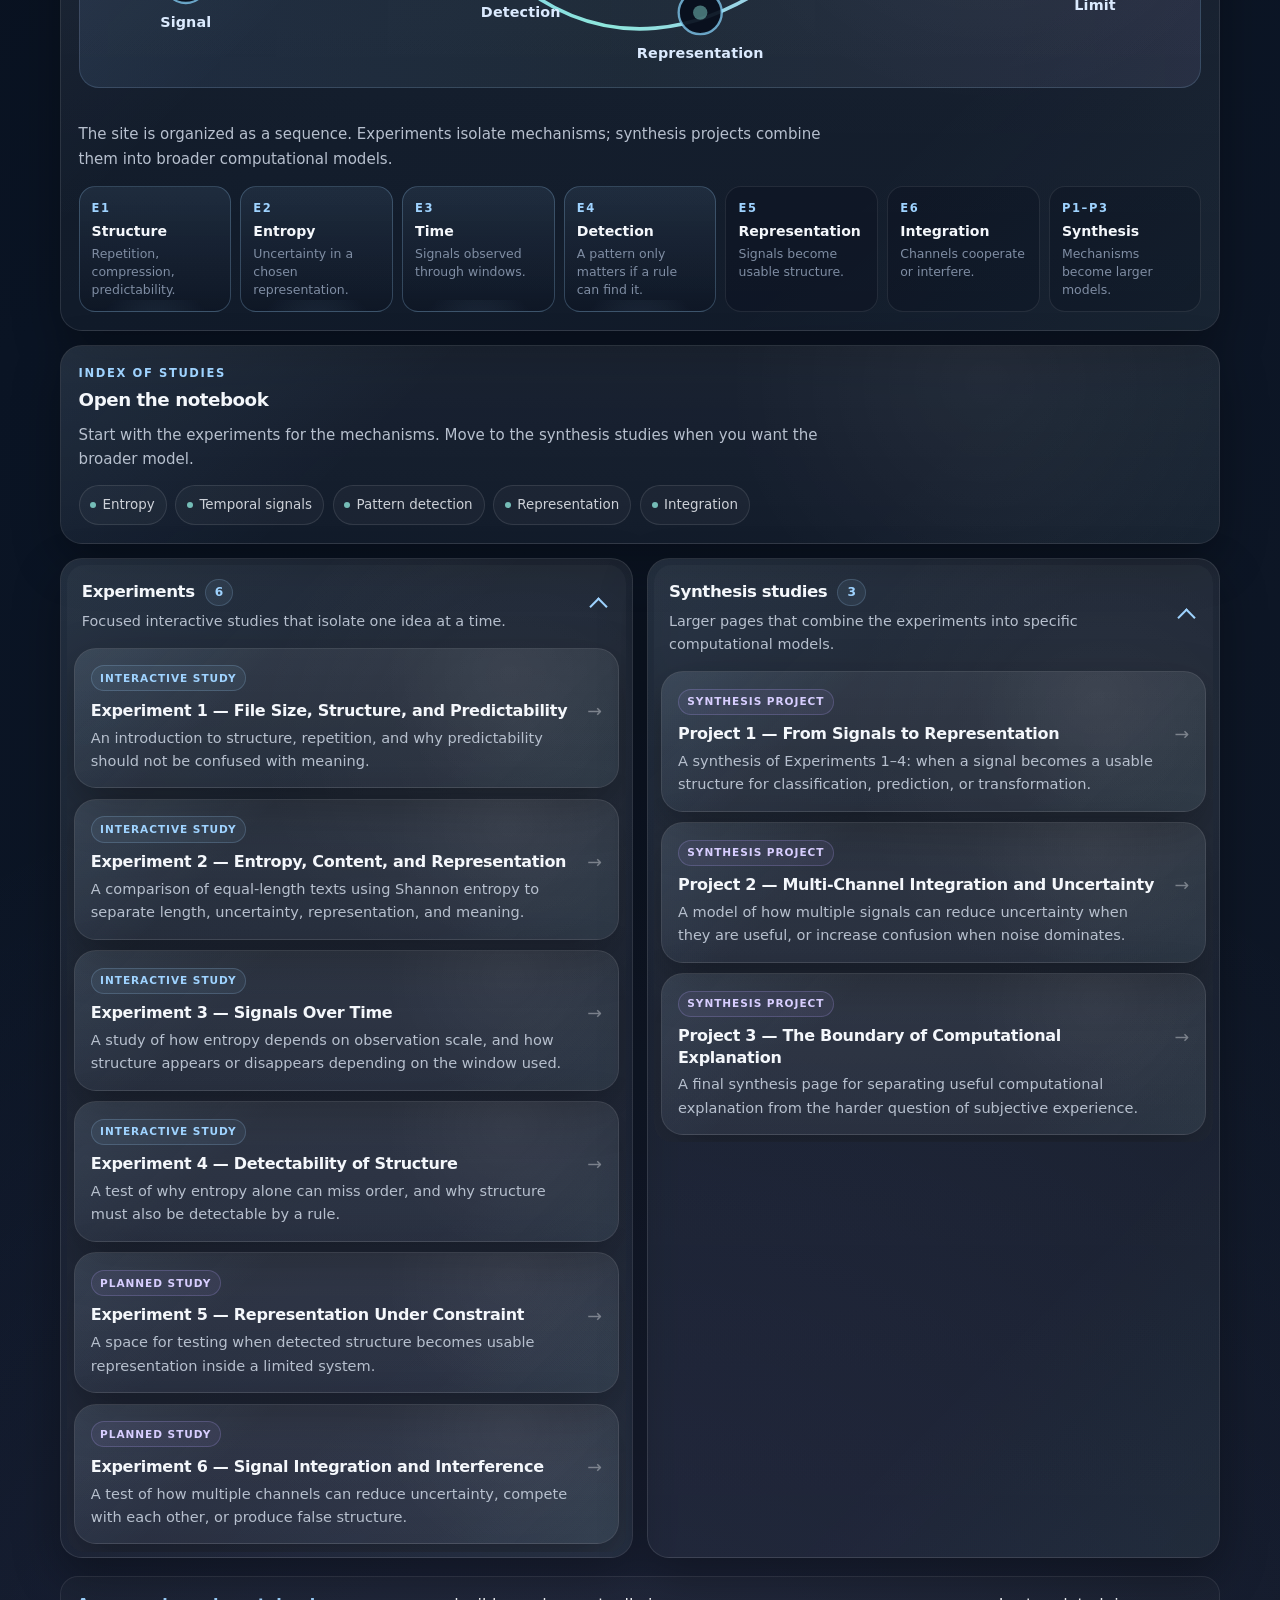
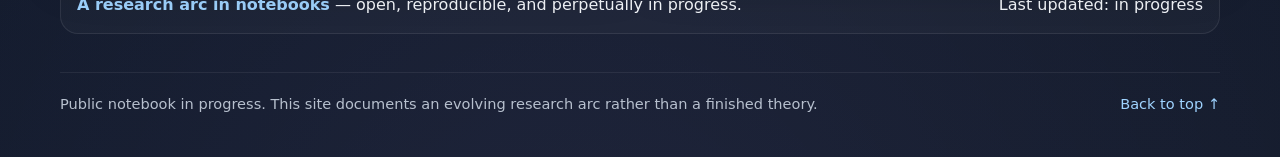
==== commit c29b6fc1: "Add shared site polish layer" ====
--- a/index.html
+++ b/index.html
@@ -1310,6 +1310,8 @@
       }
     }
   </style>
+  <link rel="stylesheet" href="assets/css/site-polish.css" />
+  <script src="assets/js/site-polish.js" defer></script>
 </head>
 
 <body>
--- a/assets/css/site-polish.css
+++ b/assets/css/site-polish.css
@@ -0,0 +1,306 @@
+:root {
+  --site-accent: var(--page-accent, #8ad7ff);
+  --site-accent-2: var(--cyan, #8ee7dc);
+  --site-accent-3: var(--violet, #b8a4ff);
+  --site-ink: var(--text, #f4f7fb);
+  --site-muted: var(--muted, #b7c0ce);
+  --site-panel: rgba(8, 15, 29, 0.74);
+  --site-panel-strong: rgba(15, 23, 42, 0.9);
+  --site-border: rgba(159, 211, 255, 0.22);
+}
+
+body.site-enhanced {
+  text-rendering: optimizeLegibility;
+}
+
+#site-progress {
+  position: fixed;
+  inset: 0 auto auto 0;
+  z-index: 9998;
+  width: 100%;
+  height: 3px;
+  transform: scaleX(var(--site-scroll, 0));
+  transform-origin: left center;
+  background: linear-gradient(90deg, var(--site-accent), var(--site-accent-2), var(--site-accent-3));
+  box-shadow: 0 0 18px rgba(142, 231, 220, 0.45);
+  pointer-events: none;
+}
+
+#site-transition {
+  position: fixed;
+  inset: 0;
+  z-index: 9999;
+  opacity: 0;
+  visibility: hidden;
+  pointer-events: none;
+  background:
+    linear-gradient(135deg, rgba(8, 15, 29, 0.96), rgba(15, 23, 42, 0.94)),
+    repeating-linear-gradient(90deg, rgba(142, 231, 220, 0.06) 0 1px, transparent 1px 18px);
+  transition: opacity 180ms ease, visibility 180ms ease;
+}
+
+body.is-transitioning #site-transition {
+  opacity: 1;
+  visibility: visible;
+}
+
+.site-reveal {
+  opacity: 0;
+  transform: translateY(18px);
+  transition:
+    opacity 520ms ease,
+    transform 520ms ease,
+    border-color 220ms ease,
+    box-shadow 220ms ease,
+    background-color 220ms ease;
+}
+
+.site-reveal.is-visible {
+  opacity: 1;
+  transform: translateY(0);
+}
+
+.site-enhanced :where(.concept-card, .surface, .section-card, .hero-card, .hub-card, .timeline-card, .group-shell, .thesis-card) {
+  transition:
+    transform 220ms ease,
+    border-color 220ms ease,
+    box-shadow 220ms ease,
+    background-color 220ms ease;
+}
+
+.site-enhanced :where(.concept-card, .section-card, .hero-card, .hub-card, .timeline-card, .group-shell, .thesis-card):hover {
+  border-color: var(--site-border);
+  box-shadow: 0 18px 55px rgba(0, 0, 0, 0.26), 0 0 0 1px rgba(142, 231, 220, 0.045) inset;
+  transform: translateY(-2px);
+}
+
+.site-enhanced a[href$=".html"],
+.site-enhanced a[href^="#"] {
+  text-underline-offset: 0.22em;
+}
+
+.site-enhanced aside nav a,
+.site-enhanced .top-link {
+  position: relative;
+}
+
+.site-enhanced aside nav a::before,
+.site-enhanced .top-link::before {
+  content: "";
+  position: absolute;
+  left: -0.75rem;
+  top: 50%;
+  width: 0.38rem;
+  height: 0.38rem;
+  border-radius: 999px;
+  opacity: 0;
+  transform: translateY(-50%) scale(0.4);
+  background: var(--site-accent);
+  box-shadow: 0 0 14px rgba(138, 215, 255, 0.8);
+  transition: opacity 180ms ease, transform 180ms ease;
+}
+
+.site-enhanced aside nav a.is-active,
+.site-enhanced .top-link.is-active {
+  color: #e0f2fe !important;
+}
+
+.site-enhanced aside nav a.is-active::before,
+.site-enhanced .top-link.is-active::before {
+  opacity: 1;
+  transform: translateY(-50%) scale(1);
+}
+
+.site-sequence-nav {
+  width: min(1120px, calc(100% - 32px));
+  margin: 20px auto 48px;
+  padding: 14px;
+  display: grid;
+  grid-template-columns: repeat(4, minmax(0, 1fr));
+  gap: 10px;
+  border: 1px solid rgba(148, 163, 184, 0.18);
+  border-radius: 18px;
+  background:
+    linear-gradient(180deg, rgba(15, 23, 42, 0.88), rgba(8, 15, 29, 0.78)),
+    linear-gradient(90deg, rgba(138, 215, 255, 0.08), rgba(184, 164, 255, 0.05));
+  box-shadow: 0 18px 44px rgba(0, 0, 0, 0.24);
+}
+
+.site-sequence-nav a,
+.site-sequence-nav span {
+  min-height: 54px;
+  padding: 12px 14px;
+  display: flex;
+  flex-direction: column;
+  justify-content: center;
+  gap: 2px;
+  border: 1px solid rgba(148, 163, 184, 0.16);
+  border-radius: 14px;
+  background: rgba(255, 255, 255, 0.035);
+  color: #e5eefb;
+  text-decoration: none;
+  transition: transform 180ms ease, border-color 180ms ease, background-color 180ms ease;
+}
+
+.site-sequence-nav a:hover {
+  transform: translateY(-2px);
+  border-color: rgba(138, 215, 255, 0.38);
+  background: rgba(138, 215, 255, 0.075);
+}
+
+.site-sequence-nav span {
+  color: rgba(203, 213, 225, 0.42);
+}
+
+.site-sequence-nav small {
+  color: #8ad7ff;
+  font-size: 0.72rem;
+  letter-spacing: 0.08em;
+  text-transform: uppercase;
+}
+
+.site-sequence-nav strong {
+  font-size: 0.92rem;
+  line-height: 1.35;
+  font-weight: 650;
+}
+
+.research-arc {
+  margin: 28px 0 34px;
+  padding: 22px;
+  overflow: hidden;
+  border: 1px solid rgba(159, 211, 255, 0.16);
+  border-radius: 20px;
+  background:
+    linear-gradient(180deg, rgba(255, 255, 255, 0.045), rgba(255, 255, 255, 0.022)),
+    linear-gradient(90deg, rgba(108, 168, 255, 0.08), rgba(142, 231, 220, 0.04), rgba(184, 164, 255, 0.07));
+}
+
+.research-arc svg {
+  display: block;
+  width: 100%;
+  height: auto;
+  overflow: visible;
+}
+
+.research-arc .arc-path {
+  fill: none;
+  stroke: url(#arcGradient);
+  stroke-width: 3;
+  stroke-linecap: round;
+  stroke-dasharray: 900;
+  stroke-dashoffset: 900;
+}
+
+.research-arc.is-live .arc-path {
+  animation: arcDraw 1600ms cubic-bezier(0.2, 0.85, 0.2, 1) forwards;
+}
+
+.research-arc .arc-node {
+  fill: rgba(8, 15, 29, 0.92);
+  stroke: rgba(138, 215, 255, 0.72);
+  stroke-width: 2;
+}
+
+.research-arc .arc-core {
+  fill: #8ee7dc;
+  opacity: 0.45;
+  transform-box: fill-box;
+  transform-origin: center;
+}
+
+.research-arc.is-live .arc-core {
+  animation: nodePulse 1800ms ease-in-out infinite;
+}
+
+.research-arc text {
+  fill: #dbeafe;
+  font: 600 12px Inter, ui-sans-serif, system-ui, sans-serif;
+  letter-spacing: 0.01em;
+}
+
+@keyframes arcDraw {
+  to {
+    stroke-dashoffset: 0;
+  }
+}
+
+@keyframes nodePulse {
+  0%, 100% {
+    opacity: 0.35;
+    transform: scale(0.86);
+  }
+  50% {
+    opacity: 0.95;
+    transform: scale(1.15);
+  }
+}
+
+@keyframes textFlash {
+  0% {
+    opacity: 0.35;
+    transform: translateY(1px);
+  }
+  100% {
+    opacity: 1;
+    transform: translateY(0);
+  }
+}
+
+body.is-language-flipping [data-en][data-es] {
+  animation: textFlash 180ms ease;
+}
+
+.site-enhanced canvas {
+  max-width: 100%;
+}
+
+.site-enhanced canvas.site-canvas-pulse {
+  animation: canvasPulse 300ms ease;
+}
+
+@keyframes canvasPulse {
+  0%, 100% {
+    filter: none;
+  }
+  50% {
+    filter: drop-shadow(0 0 18px rgba(142, 231, 220, 0.32));
+  }
+}
+
+@media (max-width: 760px) {
+  .site-sequence-nav {
+    grid-template-columns: 1fr;
+    width: min(100% - 24px, 520px);
+    margin-bottom: 32px;
+    border-radius: 16px;
+  }
+
+  .research-arc {
+    padding: 14px;
+  }
+
+  .research-arc text {
+    font-size: 10px;
+  }
+}
+
+@media (prefers-reduced-motion: reduce) {
+  *,
+  *::before,
+  *::after {
+    animation-duration: 0.001ms !important;
+    animation-iteration-count: 1 !important;
+    scroll-behavior: auto !important;
+    transition-duration: 0.001ms !important;
+  }
+
+  .site-reveal {
+    opacity: 1;
+    transform: none;
+  }
+
+  #site-transition {
+    display: none;
+  }
+}
